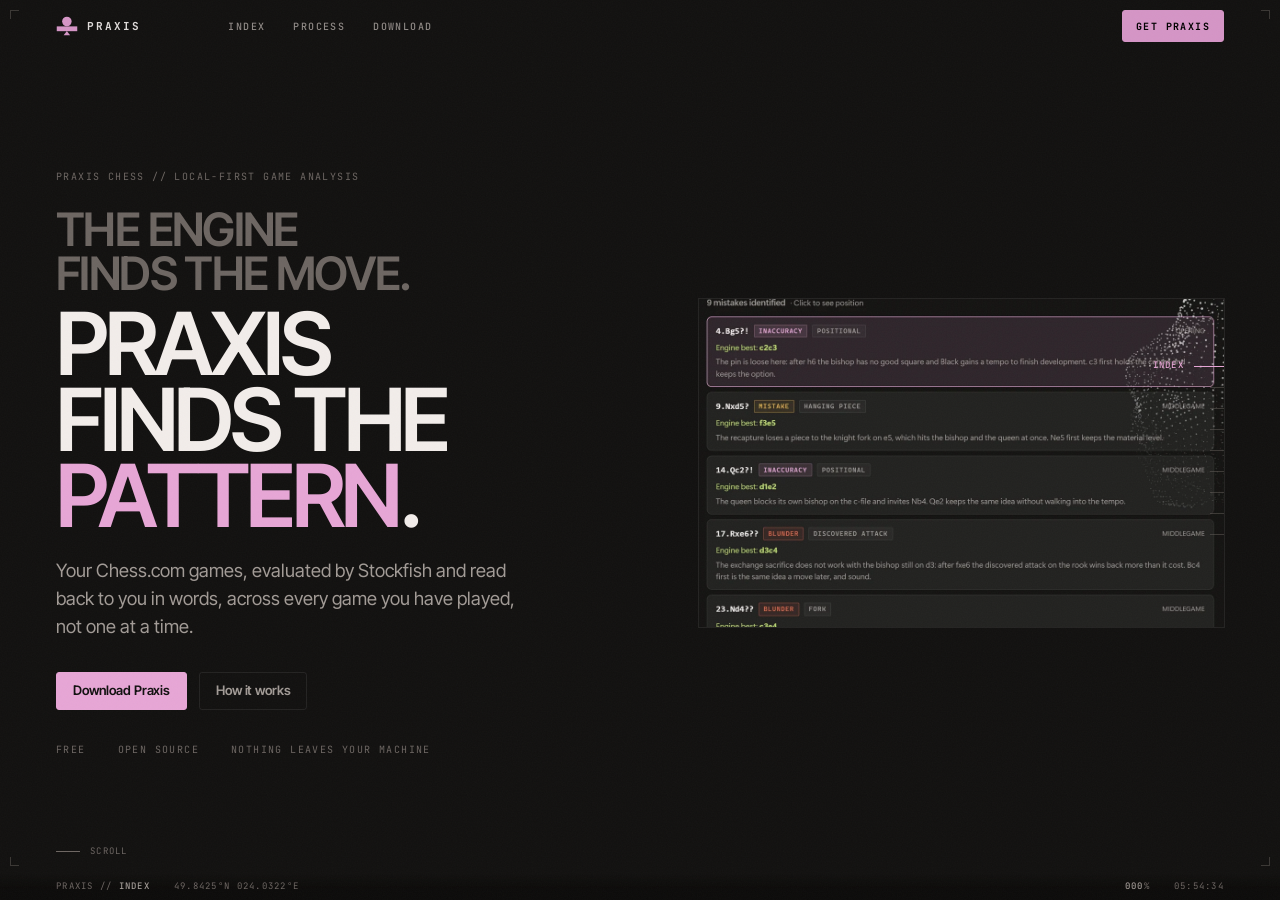
==== index.html @ f44d7b79 "refactor: mobile view correction" ====
<!DOCTYPE html>
<html lang="en">
<head>
<meta charset="UTF-8" />
<meta name="viewport" content="width=device-width, initial-scale=1, viewport-fit=cover" />
<title>Praxis Chess · the engine finds the move, Praxis finds the pattern</title>
<meta name="description" content="Praxis Chess evaluates your Chess.com games with Stockfish and explains them with a local language model, then aggregates every mistake into the habits you actually repeat. Runs entirely on your machine." />
<meta name="color-scheme" content="dark" />
<meta name="theme-color" content="#121110" />
<link rel="canonical" href="https://praxis-chess.github.io/" />

<link rel="icon" href="/assets/favicon.svg" type="image/svg+xml" />
<link rel="icon" href="/assets/favicon-32.png" sizes="32x32" type="image/png" />
<link rel="apple-touch-icon" href="/assets/favicon-180.png" />

<!-- THE OG URLS ARE ABSOLUTE, AND THAT IS NOT A STYLE CHOICE. Every crawler
     fetches og:image from THEIR server, where a relative path resolves
     against nothing. tools/check.py fails the build if one goes relative or
     if the four stop agreeing on a domain. -->
<meta property="og:type" content="website" />
<meta property="og:site_name" content="Praxis Chess" />
<meta property="og:title" content="Praxis Chess · find the pattern, not just the move" />
<meta property="og:description" content="Every game you have played, read back to you." />
<meta property="og:url" content="https://praxis-chess.github.io/" />
<meta property="og:image" content="https://praxis-chess.github.io/assets/og-image.png" />
<meta property="og:image:type" content="image/png" />
<meta property="og:image:width" content="1200" />
<meta property="og:image:height" content="630" />
<meta property="og:image:alt" content="A cropped chessboard with one square marked in orchid." />
<meta name="twitter:card" content="summary_large_image" />
<meta name="twitter:title" content="Praxis Chess · find the pattern, not just the move" />
<meta name="twitter:description" content="Every game you have played, read back to you." />
<meta name="twitter:image" content="https://praxis-chess.github.io/assets/og-image.png" />

<link rel="preconnect" href="https://fonts.googleapis.com" />
<link rel="preconnect" href="https://fonts.gstatic.com" crossorigin />
<link href="https://fonts.googleapis.com/css2?family=Inter+Tight:wght@400;500;600;700&family=JetBrains+Mono:wght@400;500;700&display=swap" rel="stylesheet" />

<link rel="stylesheet" href="css/base.css" />
<link rel="stylesheet" href="css/site.css" />
<!-- LAST, and that is the point: every rule in it overrides one above at
     equal specificity, so load order is what makes the phone build win. -->
<link rel="stylesheet" href="css/mobile.css" />

<!-- SITE:PREPAINT — identical on every page. Runs before the first paint. -->
<script>
(function () {
  var d = document.documentElement;
  /* WHICH BUILD. Ask the stylesheet, do not re-derive: css/mobile.css sets
     --build inside its own media query and the three sheets above are
     render-blocking, so the answer is already available here. Deciding it
     from a module instead flashes the desktop composition on a phone before
     collapsing it. ?desktop forces the full build on a phone, which is how
     the desktop layout stays testable there. */
  var narrow = (getComputedStyle(d).getPropertyValue('--build').trim() === 'mobile')
            || (window.matchMedia && window.matchMedia('(max-width:760px)').matches);
  if (narrow && !/[?&]desktop(&|=|$)/.test(location.search)) d.className += ' is-mobile';

  /* The reveal exists only on the phone build — on the desktop build the
     scenes are choreographed against the scroll accumulator instead. Setting
     the class here rather than from js/reveal.js is what prevents a flash of
     content that then hides itself. js/boot.js withdraws it if the module
     fails to mount, so the worst case is a page with no transitions. */
  var reduced = window.matchMedia
    && window.matchMedia('(prefers-reduced-motion:reduce)').matches;
  if (narrow && !reduced) d.className += ' has-reveal';
})();
</script>
<!-- /SITE:PREPAINT -->
</head>
<body data-page="home">

<div class="grain" aria-hidden="true"></div>
<a class="skip" href="#main">Skip to content</a>


<!-- SITE:HEADER -->
<header class="hdr">
  <div class="hdr__inner">
    <a class="brand" href="/" aria-label="Praxis Chess, home">
      <img src="/assets/logo.svg" alt="" width="22" height="20" />
      <span>Praxis</span>
    </a>
    <nav class="nav" aria-label="Primary">
      <a class="nav__link" data-nav="home" href="/#hero">Index</a>
      <a class="nav__link" data-nav="pipeline" href="/#pipeline">Process</a>
      <a class="nav__link" data-nav="download" href="/#download">Download</a>
    </nav>
    <div class="hdr__actions">
      <a class="btn btn--solid" href="/#download">Get Praxis</a>
      <button class="burger" type="button" data-burger aria-expanded="false"
              aria-controls="menu" aria-label="Open menu"><span></span></button>
    </div>
  </div>
</header>

<div class="menu" id="menu" data-menu hidden>
  <nav aria-label="Primary, mobile">
    <a class="menu__link" href="/#hero">Index <i>01</i></a>
    <a class="menu__link" href="/#problem">The gap <i>02</i></a>
    <a class="menu__link" href="/#pipeline">Process <i>04</i></a>
    <a class="menu__link" href="/#report">The report <i>05</i></a>
    <a class="menu__link" href="/#download">Download <i>08</i></a>
  </nav>
  <div class="menu__foot">
    <a class="btn btn--solid btn--wide" href="/#download">Get Praxis</a>
    <a class="btn btn--quiet btn--wide" href="https://github.com/praxis-chess/Praxis-Chess" target="_blank" rel="noopener">View source</a>
  </div>
</div>
<!-- /SITE:HEADER -->

<main id="main" tabindex="-1">
  <div class="stage">
    <div class="track" data-track>

      <!-- ================================================================
           01 · HERO
           =============================================================== -->
      <section class="scene" id="hero" data-len="1.3" aria-label="Praxis Chess">
        <div class="scene__pin">
          <div class="scene__in scene__in--wide">
            <div class="hero">
              <div class="hero__say">
                <p class="micro-label hero__eyebrow">Praxis Chess <span class="dim2">//</span> local-first game analysis</p>
                <!-- TWO SIZES, AND THAT IS THE ARGUMENT. The engine's half is
                     set smaller and dimmer; the Praxis half is the one that
                     gets the scale. Setting both at the same size gave equal
                     weight to a sentence the page exists to disagree with. -->
                <h1 class="t-big dim2">The engine<br />finds the move.</h1>
                <p class="t-mega hero__l2" style="margin-top:.12em">Praxis<br />finds the <span class="pink">pattern</span>.</p>
                <p class="t-read m-cut" style="margin-top:var(--s-5)">
                  Your Chess.com games, evaluated by Stockfish and read back to you
                  in words, across every game you have played, not one at a time.
                </p>
                <p class="t-read m-only" hidden style="margin-top:var(--s-5)">
                  Stockfish reads every game you have played. Praxis tells you
                  what they keep saying.
                </p>
                <div class="hero__cta">
                  <a class="btn btn--solid" href="/#download">Download Praxis</a>
                  <a class="btn btn--quiet" href="/#pipeline">How it works</a>
                </div>
                <div class="hero__meta">
                  <span class="micro-label">Free</span>
                  <span class="micro-label">Open source</span>
                  <span class="micro-label">Nothing leaves your machine</span>
                </div>
              </div>

              <div class="hero__shot">
                <!-- LEVEL, NOT TILTED. This capture used to carry shot--tilt.
                     At 741px wide, 1.3deg drags one corner 17px below the
                     other, and it sits next to a page built out of horizontal
                     rules, a masthead and four registration ticks: the eye
                     reads the slope against those and concludes the image is
                     crooked, not that it was placed. The tilt stays in scene
                     06, where several frames overlap and the scatter is the
                     composition. -->
                <figure class="shot shot--crop" data-shot="report"
                        data-focus="85% 47%"
                        style="--shot-zoom:1.68;--shot-origin:85% 47%"
                        data-alt="Praxis game analysis: a game's mistakes listed with severity, the engine's better move and a written explanation."></figure>
              </div>
            </div>
          </div>
        </div>
      </section>

      <!-- ================================================================
           02 · THE PROBLEM
           One move becomes many becomes one pattern. The motion here IS the
           argument: the accumulation is what Praxis actually does.
           =============================================================== -->
      <section class="scene" id="problem" data-len="2.4" aria-label="The gap">
        <div class="scene__pin">
          <div class="scene__in scene__in--wide">
            <p class="rule" style="margin-bottom:var(--s-6)"><span>02 / The gap</span></p>

            <div class="prob__stage">

              <!-- THE CROSS-FADE GROUP.
                   (a), (b) and (c) are three absolute layers stacked on one
                   another, because the scene's whole argument is one dissolving
                   into the next. They live in their own box so that the
                   counters underneath can sit in normal flow: when both were
                   absolute inside .prob__stage, the centred payoff and the
                   bottom-anchored counters were free to occupy the same pixels,
                   and on a 700px-tall window they overlapped by 21px. Flow
                   cannot overlap, so this cannot come back. -->
              <div class="prob__over">

              <!-- (a) one move, alone -->
              <div class="prob__one at at--out" style="--s0:.13;--inv:6">
                <p class="micro-label m-cut">Game 412 <span class="dim2">//</span> blitz 5+0 <span class="dim2">//</span> move 5</p>
                <!-- THE HEADLINE IS THE CONSEQUENCE, NOT THE NOTATION.
                     This used to be the word `Nxd5` set at display size, which
                     is the single most important line in the scene and is
                     unreadable to anyone who has not played chess seriously:
                     it is a piece, a capture and a square compressed into four
                     characters. A visitor who does not decode it is told
                     nothing at all, and this is the beat the whole section is
                     built on.

                     So the sentence gets the scale and the notation moves
                     underneath it. Nothing is lost by that - the move, the
                     evaluation swing, the severity and the clock are all still
                     on screen, in the monospace the rest of the page uses for
                     instrument readings. It reads the way the product works:
                     the engine hands you `Nxd5 -2.3`, and the plain meaning of
                     that is what you actually needed. -->
                <p class="t-big prob__said" style="margin-top:var(--s-3)">You just lost a piece.</p>
                <p class="mvf mvf--lg" style="justify-content:center;margin-top:var(--s-4)">
                  <b>Nxd5</b><i>eval</i><b>+0.1 → −2.3</b><s>blunder</s><i>0.7s left</i>
                </p>
                <p class="t-note m-cut" style="margin-top:var(--s-4);max-width:34ch">
                  An engine can tell you this move was wrong. It is right, it is
                  instant, and by your next game you have forgotten it.
                </p>
              </div>

              <!-- (b) the same mistake, over and over.
                   The caption exists because these rows are unreadable to
                   anyone who has not used an engine before: eighteen lines of
                   `g412 Nxd5 −2.3` are a game number, a move and a score, and
                   saying so once costs a line and makes the whole grid land. -->
              <div class="prob__many at at--out" style="--s0:.64;--inv:9">
                <p class="prob__key at at--fade" style="--s0:.17;--inv:12">
                  Every time you played it <span class="dim2">//</span>
                  game <span class="dim2">·</span> move <span class="dim2">·</span> what it cost you
                </p>
                <p class="mvf at" style="--s0:.20;--inv:9"><i>g412</i><b>Nxd5</b><s>−2.3</s></p>
                <p class="mvf at" style="--s0:.22;--inv:9"><i>g398</i><b>Nxe4</b><s>−1.9</s></p>
                <p class="mvf at" style="--s0:.24;--inv:9"><i>g377</i><b>Bxc3</b><s>−2.6</s></p>
                <p class="mvf at" style="--s0:.26;--inv:9"><i>g361</i><b>Nxd4</b><s>−3.1</s></p>
                <p class="mvf at" style="--s0:.28;--inv:9"><i>g344</i><b>Qxd5</b><s>−2.0</s></p>
                <p class="mvf at" style="--s0:.30;--inv:9"><i>g330</i><b>Nxb4</b><s>−1.7</s></p>
                <p class="mvf at" style="--s0:.32;--inv:9"><i>g318</i><b>Rxe5</b><s>−2.4</s></p>
                <p class="mvf at" style="--s0:.34;--inv:9"><i>g301</i><b>Nxc6</b><s>−2.8</s></p>
                <p class="mvf at" style="--s0:.36;--inv:9"><i>g288</i><b>Bxf2</b><s>−3.4</s></p>
                <p class="mvf at" style="--s0:.38;--inv:9"><i>g274</i><b>Nxd5</b><s>−2.2</s></p>
                <p class="mvf at" style="--s0:.40;--inv:9"><i>g259</i><b>Qxe4</b><s>−1.8</s></p>
                <p class="mvf at" style="--s0:.42;--inv:9"><i>g241</i><b>Nxf6</b><s>−2.7</s></p>
                <p class="mvf at" style="--s0:.44;--inv:9"><i>g226</i><b>Rxd4</b><s>−2.1</s></p>
                <p class="mvf at" style="--s0:.46;--inv:9"><i>g210</i><b>Nxe5</b><s>−3.0</s></p>
                <p class="mvf at" style="--s0:.48;--inv:9"><i>g197</i><b>Bxd5</b><s>−1.6</s></p>
                <p class="mvf at" style="--s0:.50;--inv:9"><i>g183</i><b>Nxc3</b><s>−2.5</s></p>
                <p class="mvf at" style="--s0:.52;--inv:9"><i>g166</i><b>Qxd4</b><s>−2.9</s></p>
                <p class="mvf at" style="--s0:.54;--inv:9"><i>g151</i><b>Nxd5</b><s>−2.3</s></p>
              </div>

              <!-- (c) what all of it was -->
              <div class="prob__line at at--rise" style="--s0:.70;--inv:5;--rise:26px">
                <div>
                  <p class="t-big" style="max-width:20ch">
                    You recapture into forks when you are under <span class="pink">thirty seconds</span>.
                  </p>
                  <!-- One line of plain English under the payoff. The sentence
                       above is the kind of thing Praxis actually says, and it
                       has to stay in the app's own vocabulary; but a visitor
                       who does not yet know what a fork is reads it as noise,
                       and the whole scene was built to land on it. -->
                  <p class="t-note prob__gloss">
                    A fork is one piece attacking two at once.<span class="m-cut"> Praxis found this by
                    reading every game, not by looking at one.</span>
                  </p>
                </div>
              </div>

              </div><!-- /.prob__over -->

              <!-- THE COUNTERS, AND WHAT THEY WERE MISSING.
                   These read `1 game / 11 games / 42 games / 97 mistakes` and
                   nothing said what was being counted or why the number grew,
                   so to anyone new they were four figures with no sentence
                   attached. The heading below supplies the sentence once, the
                   labels finish it, and the counters go back to being the
                   evidence rather than the claim.

                   The separators are set between every adjacent pair rather
                   than only at the middle: four numbers with one divider read
                   as two unrelated groups, whereas three dividers read as the
                   single rising progression this actually is. -->
              <div class="prob__count">
                <p class="prob__count-k at at--fade m-cut" style="--s0:.24;--inv:14">
                  The more of your games it reads, the more often it finds the same mistake
                </p>
                <p class="prob__count-k m-only" hidden>One mistake, across your library</p>
                <div class="prob__counters">
                  <span class="met at at--fade" style="--s0:.28;--inv:14">
                    <b class="met__v">1</b><span class="met__l">game read</span></span>
                  <i class="met__sep at at--fade" style="--s0:.34;--inv:14" aria-hidden="true"></i>
                  <span class="met at at--fade" style="--s0:.40;--inv:14">
                    <b class="met__v">11</b><span class="met__l">games read</span></span>
                  <i class="met__sep at at--fade" style="--s0:.46;--inv:14" aria-hidden="true"></i>
                  <span class="met at at--fade" style="--s0:.52;--inv:14">
                    <b class="met__v">42</b><span class="met__l">games read</span></span>
                  <i class="met__sep at at--fade" style="--s0:.58;--inv:14" aria-hidden="true"></i>
                  <span class="met at at--fade" style="--s0:.64;--inv:14">
                    <b class="met__v"><span>97</span></b><span class="met__l">times you made it</span></span>
                </div>
              </div>
            </div>
          </div>
        </div>
      </section>

      <!-- ================================================================
           03 · THE DIFFERENCE
           =============================================================== -->
      <section class="scene" id="difference" data-len="1.8" aria-label="The difference">
        <div class="scene__pin">
          <div class="scene__in scene__in--wide">
            <div class="diff">
              <div class="diff__engine">
                <p class="rule"><span>Standard engine analysis</span></p>
                <div class="diff__list">
                  <p class="mvf at" style="--s0:.05;--inv:8"><i>05</i><b>Nxd5</b><s>−2.4</s></p>
                  <p class="mvf at" style="--s0:.09;--inv:8"><i>12</i><b>Re8</b><i>−0.2</i></p>
                  <p class="mvf at" style="--s0:.13;--inv:8"><i>19</i><b>h6</b><i>−0.4</i></p>
                  <p class="mvf at m-cut" style="--s0:.17;--inv:8"><i>23</i><b>Ra8+</b><s>−1.6</s></p>
                  <p class="mvf at m-cut" style="--s0:.21;--inv:8"><i>28</i><b>Kg7</b><i>−0.1</i></p>
                  <p class="mvf at m-cut" style="--s0:.25;--inv:8"><i>34</i><b>Bd6</b><s>−9.1</s></p>
                </div>
                <p class="t-note m-cut" style="margin-top:var(--s-5)">
                  Correct, and finished with you the moment you close the tab. It
                  describes one move in one game.
                </p>
              </div>

              <div class="diff__praxis">
                <p class="t-big at at--rise" style="--s0:.10;--inv:3">
                  An engine tells you<br />that you were wrong.
                </p>
                <p class="t-big pink at at--rise" style="--s0:.26;--inv:3;margin-top:.08em">
                  Never why.
                </p>
                <p class="t-read at at--fade m-cut" style="--s0:.40;--inv:4;margin-top:var(--s-5)">
                  You do not lose games one move at a time. You lose them the same
                  way, over and over. Nobody counts, because counting means
                  holding every game you have played open at once.
                </p>
                <p class="t-read m-only" hidden style="margin-top:var(--s-5)">
                  Counting means holding every game open at once.
                </p>
                <div class="diff__shot at at--fade" style="--s0:.44;--inv:3">
                  <figure class="shot shot--tilt-r shot--bleed-r" data-shot="patterns"
                          data-focus="50% 40%"
                          data-alt="Praxis insights: recurring mistakes ranked across every analysed game, with counts."></figure>
                </div>
              </div>
            </div>
          </div>
        </div>
      </section>

      <!-- ================================================================
           04 · HOW IT WORKS
           The left column loses rows as you travel; the right names what is
           left. The page does the condensing it is describing.
           =============================================================== -->
      <section class="scene" id="pipeline" data-len="2.4" aria-label="How it works">
        <div class="scene__pin">
          <div class="scene__in scene__in--wide">
            <p class="rule" style="margin-bottom:var(--s-6)"><span>04 / Five stages, one language model</span></p>

            <div class="pipe">
              <div class="pipe__feed">
                <div class="pipe__rows">
                  <p class="mvf at" style="--s0:.06;--inv:10"><i>01</i><b>e4</b><i>+0.3</i></p>
                  <p class="mvf at" style="--s0:.08;--inv:10"><i>02</i><b>Nf3</b><i>+0.2</i></p>
                  <p class="mvf at" style="--s0:.10;--inv:10"><i>03</i><b>Bc4</b><i>+0.3</i></p>
                  <p class="mvf at" style="--s0:.12;--inv:10"><i>04</i><b>Ng5</b><i>+0.1</i></p>
                  <p class="mvf keeps"><i>05</i><b>Nxd5</b><s>−2.3</s></p>
                  <p class="mvf at" style="--s0:.16;--inv:10"><i>06</i><b>Nxf7</b><i>+2.4</i></p>
                  <p class="mvf at" style="--s0:.18;--inv:10"><i>07</i><b>Kxf7</b><i>+2.3</i></p>
                  <p class="mvf at" style="--s0:.20;--inv:10"><i>08</i><b>Qf3+</b><i>+2.6</i></p>
                  <p class="mvf at" style="--s0:.22;--inv:10"><i>09</i><b>Ke6</b><i>+2.5</i></p>
                  <p class="mvf at" style="--s0:.26;--inv:10"><i>10</i><b>Nc3</b><i>+2.7</i></p>
                  <p class="mvf keeps"><i>12</i><b>Re8</b><s class="good">kept</s></p>
                  <p class="mvf at" style="--s0:.30;--inv:10"><i>14</i><b>d4</b><i>+2.9</i></p>
                  <p class="mvf at" style="--s0:.34;--inv:10"><i>17</i><b>Bd2</b><i>+2.8</i></p>
                  <p class="mvf at" style="--s0:.38;--inv:10"><i>20</i><b>Rad1</b><i>+3.0</i></p>
                  <p class="mvf keeps"><i>23</i><b>Ra8+</b><s>−1.6</s></p>
                  <p class="mvf at" style="--s0:.42;--inv:10"><i>26</i><b>h3</b><i>+1.4</i></p>
                  <p class="mvf at" style="--s0:.46;--inv:10"><i>29</i><b>Kh2</b><i>+1.3</i></p>
                  <p class="mvf at" style="--s0:.50;--inv:10"><i>31</i><b>Rd7</b><i>+1.5</i></p>
                  <p class="mvf keeps"><i>34</i><b>Bd6</b><s>−9.1</s></p>
                  <p class="mvf at" style="--s0:.54;--inv:10"><i>36</i><b>Kg7</b><i>−9.0</i></p>
                  <p class="mvf at" style="--s0:.58;--inv:10"><i>39</i><b>Rf8</b><i>−9.4</i></p>
                  <p class="mvf at" style="--s0:.62;--inv:10"><i>41</i><b>Resigns</b><i>n/a</i></p>
                </div>
              </div>

              <div class="pipe__stages">
                <div class="pipe__stage at" style="--s0:.02;--inv:8">
                  <span class="pipe__n">01</span><span class="pipe__t">Sync</span>
                  <p class="pipe__b">Your Chess.com archives, month by month, resuming where the last run stopped.</p>
                </div>
                <div class="pipe__stage at" style="--s0:.18;--inv:8">
                  <span class="pipe__n">02</span><span class="pipe__t">Evaluate</span>
                  <p class="pipe__b">Every move through Stockfish over UCI, keeping several candidate lines rather than one.</p>
                </div>
                <div class="pipe__stage at" style="--s0:.36;--inv:8">
                  <span class="pipe__n">03</span><span class="pipe__t">Filter</span>
                  <p class="pipe__b">Forty evaluations become the four that mattered, with the clock reading attached.</p>
                </div>
                <div class="pipe__stage at" style="--s0:.54;--inv:8">
                  <span class="pipe__n">04</span><span class="pipe__t">Explain</span>
                  <p class="pipe__b">A local model writes the reason. It is handed the engine's verdict, never asked for one.</p>
                </div>
                <div class="pipe__stage at" style="--s0:.72;--inv:8">
                  <span class="pipe__n">05</span><span class="pipe__t">Aggregate</span>
                  <p class="pipe__b">Mistakes become patterns. Patterns become a week of drills from your own games.</p>
                </div>

                <div class="prob__counters" style="position:static;margin-top:var(--s-6)">
                  <span class="met at at--fade" style="--s0:.05;--inv:12">
                    <b class="met__v">503</b><span class="met__l">games in</span></span>
                  <span class="met at at--fade" style="--s0:.35;--inv:12">
                    <b class="met__v">41</b><span class="met__l">plies each</span></span>
                  <span class="met at at--fade" style="--s0:.60;--inv:12">
                    <b class="met__v">4</b><span class="met__l">kept</span></span>
                  <span class="met at at--fade" style="--s0:.80;--inv:12">
                    <b class="met__v"><span>1</span></b><span class="met__l">pattern</span></span>
                </div>
              </div>
            </div>
          </div>
        </div>
      </section>

      <!-- ================================================================
           05 · THE REPORT
           =============================================================== -->
      <section class="scene" id="report" data-len="1.8" aria-label="The report">
        <div class="scene__pin">
          <div class="scene__in scene__in--wide">
            <div class="rep">
              <div class="rep__shot at at--fade" style="--s0:0;--inv:4">
                <figure class="shot" data-shot="report" data-focus="50% 50%"
                        data-alt="Praxis game analysis showing a mistake with its severity, the engine's line and the written explanation."></figure>
              </div>

              <div class="rep__frags">
                <p class="rep__frag at at--rise" style="--s0:.10;--inv:9">
                  <b>14<span class="pink">×</span></b><span>Blunder</span></p>
                <p class="rep__frag at at--rise" style="--s0:.20;--inv:9">
                  <b>11<span class="pink">×</span></b><span>Hangs a piece</span></p>
                <p class="rep__frag at at--rise" style="--s0:.30;--inv:9">
                  <b>9<span class="pink">×</span></b><span>Positional</span></p>
              </div>

              <!-- A second capture, overlapping the first at the corner. Ask
                   Prax is the answer to the question this whole scene is
                   about, so it belongs in the picture rather than in a
                   separate section of its own. -->
              <div class="rep__ask at at--rise m-cut" style="--s0:.34;--inv:6;--rise:28px">
                <figure class="shot shot--panel shot--tilt-r" data-shot="ask"
                        data-focus="50% 60%"
                        data-alt="Ask Prax: a question about the player's games answered with the evidence rows it was drawn from."></figure>
              </div>

              <div class="rep__say at at--rise" style="--s0:.46;--inv:3;--rise:22px">
                <p class="t-big">One mistake<br />is an accident.</p>
                <p class="t-big pink" style="margin-top:.06em">Eleven is a habit.</p>
                <p class="t-note m-cut" style="margin-top:var(--s-4)">
                  Ranked by what each pattern actually cost in evaluation, summed
                  across every occurrence, not by how often it happened.
                </p>
              </div>
            </div>
          </div>
        </div>
      </section>

      <!-- ================================================================
           06 · FROM ANALYSIS TO PRACTICE
           Five captures, introduced one at a time, overlapping.
           =============================================================== -->
      <section class="scene" id="practice" data-len="2.6" aria-label="From analysis to practice">
        <div class="scene__pin">
          <div class="scene__in scene__in--wide">
            <p class="rule" style="margin-bottom:var(--s-5)"><span>06 / Analysis becomes practice</span></p>

            <div class="prac">
              <!-- EACH CAPTURE AND ITS WORD ARE ONE CELL.

                   On the desktop build these ten elements are absolutely
                   positioned against .prac and deliberately overlap, so the
                   pairing is made by where things sit. The phone stacks them,
                   and a caption that reads as a caption on a wide canvas reads
                   as an orphaned line underneath a picture on a narrow one -
                   "Your weakness" floating between two screenshots belongs to
                   neither of them.

                   The wrapper is inert on desktop: it is position:static with
                   no transform, filter or z-index, so it creates no stacking
                   context and no containing block, and its absolutely
                   positioned children still resolve against .prac exactly as
                   before. It has zero flow height there. css/mobile.css turns
                   it into a box. -->
              <div class="prac__cell m-cut">
                <div class="prac__step prac__step--1 at rc" style="--s0:.02;--inv:7;--r0:.18;--rinv:8">
                  <figure class="shot shot--panel shot--tilt" data-shot="today"
                          data-alt="The Praxis Today screen: one focus for the session, drawn from the pattern report."></figure>
                </div>
                <p class="prac__word at" style="--s0:.05;--inv:7;left:36%;top:6%">Your games</p>
              </div>

              <div class="prac__cell">
                <div class="prac__step prac__step--2 at rc" style="--s0:.18;--inv:7;--r0:.36;--rinv:8">
                  <figure class="shot shot--tall" data-shot="patterns"
                          data-alt="The Praxis Insights screen: recurring mistakes ranked by cost."></figure>
                </div>
                <p class="prac__word pink at" style="--s0:.22;--inv:7;right:34%;top:20%">Your weakness</p>
              </div>

              <div class="prac__cell">
                <div class="prac__step prac__step--3 at rc" style="--s0:.36;--inv:7;--r0:.54;--rinv:8">
                  <figure class="shot shot--wide shot--tilt-r" data-shot="drill"
                          data-alt="A Praxis drill in progress: a position from one of your own games, replayed."></figure>
                </div>
                <p class="prac__word at" style="--s0:.40;--inv:7;left:3%;top:52%">Your drill</p>
              </div>

              <div class="prac__cell m-cut">
                <div class="prac__step prac__step--4 at rc" style="--s0:.54;--inv:7;--r0:.72;--rinv:8">
                  <figure class="shot shot--panel" data-shot="play"
                          data-alt="Praxis Play and Improve: an opponent built from your own games."></figure>
                </div>
                <p class="prac__word at" style="--s0:.58;--inv:7;right:33%;bottom:22%">Your next game</p>
              </div>

              <div class="prac__cell m-cut">
                <div class="prac__step prac__step--5 at" style="--s0:.72;--inv:7">
                  <figure class="shot shot--wide" data-shot="insights"
                          data-alt="The Praxis Insights screen: a per-game accuracy trend with a ten-game rolling average, winning-position conversion, and the tactical motifs most often missed."></figure>
                </div>
                <p class="prac__word pink at" style="--s0:.76;--inv:7;left:46%;bottom:3%">Your improvement</p>
              </div>
            </div>
          </div>
        </div>
      </section>

      <!-- ================================================================
           07 · LOCAL
           =============================================================== -->
      <section class="scene" id="local" data-len="1.4" aria-label="Where it runs">
        <div class="scene__pin">
          <div class="scene__in scene__in--wide">
            <div class="local">
              <div>
                <p class="rule" style="margin-bottom:var(--s-5)"><span>07 / Where it runs</span></p>
                <h2 class="t-mega">On your<br />machine.<br /><span class="pink">All of it.</span></h2>
                <p class="t-read m-cut" style="margin-top:var(--s-5)">
                  The engine, the model and the database are processes on your
                  computer. No account, no upload, nothing to cancel.
                </p>
                <p class="t-read m-only" hidden style="margin-top:var(--s-5)">
                  Every part of it is a process on your computer. No account,
                  no upload.
                </p>
              </div>

              <div class="arch">
                <div class="arch__row m-cut at" style="--s0:.05;--inv:9">
                  <span class="arch__k">Backend</span>
                  <span class="arch__v">Spring Boot · orchestration and the API</span>
                  <span class="arch__p">:8086</span>
                </div>
                <div class="arch__row at" style="--s0:.12;--inv:9">
                  <span class="arch__k">Engine</span>
                  <span class="arch__v m-cut">Stockfish · a child process on UCI</span><span class="arch__v m-only" hidden>Stockfish</span>
                  <span class="arch__p">subprocess</span>
                </div>
                <div class="arch__row at" style="--s0:.19;--inv:9">
                  <span class="arch__k">Model</span>
                  <span class="arch__v m-cut">Ollama · one request per explanation</span><span class="arch__v m-only" hidden>Ollama</span>
                  <span class="arch__p">:11434</span>
                </div>
                <div class="arch__row m-cut at" style="--s0:.26;--inv:9">
                  <span class="arch__k">Database</span>
                  <span class="arch__v">PostgreSQL · games, mistakes, patterns</span>
                  <span class="arch__p">:5432</span>
                </div>
                <div class="arch__row m-cut at" style="--s0:.33;--inv:9">
                  <span class="arch__k">Interface</span>
                  <span class="arch__v">React · the six screens</span>
                  <span class="arch__p">:5173</span>
                </div>
                <div class="arch__row arch__row--out at" style="--s0:.42;--inv:9">
                  <span class="arch__k">Outbound</span>
                  <span class="arch__v m-cut">Chess.com archives · your username, read-only</span><span class="arch__v m-only" hidden>Chess.com, read-only</span>
                  <span class="arch__p">the only one</span>
                </div>
                <p class="micro-label" style="margin-top:var(--s-4)">
                  0 bytes uploaded <span class="dim2">//</span> 20+ plies of search
                  <span class="dim2">//</span> ~40s per game
                </p>
              </div>
            </div>
          </div>
        </div>
      </section>

      <!-- ================================================================
           08 · DOWNLOAD
           =============================================================== -->
      <section class="scene" id="download" data-len="1.6" aria-label="Download">
        <div class="scene__pin">
          <div class="scene__in scene__in--wide">
            <div class="dlg">
              <div>
                <p class="rule" style="margin-bottom:var(--s-5)"><span>08 / Install</span></p>
                <h2 class="t-big">Running in about<br /><span class="pink">five minutes</span>.</h2>
                <p class="t-note m-cut" style="margin-top:var(--s-4)">
                  No account, nothing to sign in to. Start four local processes,
                  give it your Chess.com username, and it does the rest.
                </p>
                <p class="t-note m-only" hidden style="margin-top:var(--s-4)">
                  No account. Give it your Chess.com username and it does the rest.
                </p>
                <div class="dl__cta m-cut">
                  <a class="btn btn--solid" href="https://github.com/praxis-chess/Praxis-Chess/releases/latest" target="_blank" rel="noopener">Download Praxis</a>
                </div>
                <div class="m-cut" style="margin-top:var(--s-6)">
                  <details class="faq__i">
                    <summary class="faq__q">Does any of my data leave the machine? <i>+</i></summary>
                    <p class="faq__a">No. The only outbound request is to the public
                      Chess.com archive endpoint, for games under your own username.
                      No account, no sync service, no telemetry.</p>
                  </details>
                  <details class="faq__i">
                    <summary class="faq__q">Do I need a GPU? <i>+</i></summary>
                    <p class="faq__a">No. A 7B model runs on CPU at a usable speed
                      here, because it is asked for one short paragraph per mistake
                      rather than a conversation.</p>
                  </details>
                  <details class="faq__i">
                    <summary class="faq__q">Can I use a different engine or model? <i>+</i></summary>
                    <p class="faq__a">Any UCI engine works. The integration is the
                      protocol, not the binary. Any model Ollama can serve works too.</p>
                  </details>
                </div>
              </div>

              <div>
                <div class="dl__rows">
                  <a class="dl__row" href="https://github.com/praxis-chess/Praxis-Chess/releases/latest" target="_blank" rel="noopener">
                    <span class="dl__i">01</span>
                    <span class="dl__n">Windows</span>
                    <span class="dl__m">10 / 11 · x64 · zip</span>
                    <span class="dl__go">Get →</span>
                  </a>
                  <a class="dl__row" href="https://github.com/praxis-chess/Praxis-Chess/releases/latest" target="_blank" rel="noopener">
                    <span class="dl__i">02</span>
                    <span class="dl__n">macOS</span>
                    <span class="dl__m">13+ · Apple silicon and Intel</span>
                    <span class="dl__go">Get →</span>
                  </a>
                  <a class="dl__row" href="https://github.com/praxis-chess/Praxis-Chess/releases/latest" target="_blank" rel="noopener">
                    <span class="dl__i">03</span>
                    <span class="dl__n">Linux</span>
                    <span class="dl__m">Docker and a JDK · tar.gz</span>
                    <span class="dl__go">Get →</span>
                  </a>
                  <a class="dl__row" href="https://github.com/praxis-chess/Praxis-Chess" target="_blank" rel="noopener">
                    <span class="dl__i">04</span>
                    <span class="dl__n">Source</span>
                    <span class="dl__m">Clone and build it yourself</span>
                    <span class="dl__go">GitHub →</span>
                  </a>
                </div>
                <p class="micro-label m-cut" style="margin-top:var(--s-5)">
                  Requires JDK 21 <span class="dim2">//</span> Docker
                  <span class="dim2">//</span> Stockfish <span class="dim2">//</span>
                  Ollama for explanations <span class="dim2">//</span> ~6 GB disk
                </p>
              </div>
            </div>
          </div>
        </div>
      </section>

      <!-- ================================================================
           09 · THE END
           =============================================================== -->
      <section class="scene" id="end" data-len="1.2" aria-label="Get Praxis">
        <div class="scene__pin">
          <div class="scene__in scene__in--wide">
            <div class="end">
              <h2 class="t-mega at at--rise" style="--s0:.02;--inv:3">
                You already<br />played the games.
              </h2>
              <p class="t-big at at--rise m-cut" style="--s0:.16;--inv:3;margin-top:var(--s-5);max-width:22ch">
                Now find out what they keep trying to <span class="pink">teach you</span>.
              </p>
              <p class="t-big m-only" hidden style="margin-top:var(--s-5);max-width:22ch">
                Find out what they <span class="pink">keep teaching you</span>.
              </p>
              <div class="end__row at at--fade" style="--s0:.30;--inv:4">
                <a class="btn btn--solid" href="https://github.com/praxis-chess/Praxis-Chess/releases/latest" target="_blank" rel="noopener">Download Praxis</a>
                <a class="btn btn--quiet" href="https://github.com/praxis-chess/Praxis-Chess" target="_blank" rel="noopener">Read the source</a>
              </div>
            </div>
          </div>

          <div class="end__foot">
            <p>Praxis Chess <span class="dim2">//</span> built by Tanmay Anand</p>
            <nav aria-label="Footer">
              <a href="/#pipeline">Process</a>
              <a href="/#download">Download</a>
              <a href="https://github.com/praxis-chess/Praxis-Chess" target="_blank" rel="noopener">GitHub</a>
              <a href="mailto:tanmayanand2002@gmail.com">Contact</a>
            </nav>
          </div>
        </div>
      </section>

    </div>
  </div>
</main>

<!-- PERSISTENT CHROME. Fixed for the whole page: the rail says where you are
     and jumps, the strip carries real readouts, the marks frame the viewport. -->
<nav class="rail" aria-label="Sections">
  <button class="rail__tick" type="button" data-goto="0"><b>Index</b><i></i></button>
  <button class="rail__tick" type="button" data-goto="1"><b>The gap</b><i></i></button>
  <button class="rail__tick" type="button" data-goto="2"><b>The difference</b><i></i></button>
  <button class="rail__tick" type="button" data-goto="3"><b>Process</b><i></i></button>
  <button class="rail__tick" type="button" data-goto="4"><b>The report</b><i></i></button>
  <button class="rail__tick" type="button" data-goto="5"><b>Practice</b><i></i></button>
  <button class="rail__tick" type="button" data-goto="6"><b>Local</b><i></i></button>
  <button class="rail__tick" type="button" data-goto="7"><b>Download</b><i></i></button>
  <button class="rail__tick" type="button" data-goto="8"><b>End</b><i></i></button>
</nav>

<div class="marks" aria-hidden="true"><i></i><i></i><i></i><i></i></div>

<div class="strip" data-strip aria-hidden="true">
  <span>Praxis <span class="dim2">//</span> <b data-strip-scene>Index</b></span>
  <span class="dim2">49.8425°N 024.0322°E</span>
  <span class="strip__gap"></span>
  <span><b data-strip-pct>000</b>%</span>
  <span data-strip-clock>00:00:00</span>
  <i class="strip__bar" data-strip-bar></i>
</div>

<p class="hint" aria-hidden="true"><i></i> Scroll</p>

<!-- SITE:SCRIPTS
     ONLY THE BUILD THAT IS ACTUALLY RUNNING. A phone never downloads the
     scroll accumulator — parse cost is paid whether or not a line runs, and
     on a phone not one line of it does.

     None of these are modules and order matters, so they are inserted with
     async=false, which keeps insertion order as execution order. boot.js goes
     last and already copes with arriving after DOMContentLoaded. -->
<script>
(function () {
  var mobile = document.documentElement.classList.contains('is-mobile');
  var list = ['lifecycle', 'isolate', 'dormancy', 'nav', 'board', 'copy',
              'shots', 'strip', 'a11y', 'fps']
    .concat(mobile ? ['reveal'] : ['scroll'])
    .concat(['boot']);
  for (var i = 0; i < list.length; i++) {
    var s = document.createElement('script');
    s.src = '/js/' + list[i] + '.js';
    s.async = false;
    document.head.appendChild(s);
  }
})();
</script>
<!-- /SITE:SCRIPTS -->
</body>
</html>
---- css/base.css ----
/* ==========================================================================
   base.css — tokens, reset, primitives.

   THIS FILE IS NOT ORIGINAL WORK AND MUST NOT BECOME ORIGINAL WORK.

   Every token below is lifted from the Praxis Chess application's own
   design system (frontend/src/index.css). The website and the product are
   supposed to be indistinguishable, and the only way that survives contact
   with a redesign is if the values have ONE source and this file is a copy
   of it rather than an interpretation of it.

   The system, in the application's own words: instrument-panel minimalism.
   Warm near-black canvas, orchid accent, hairline geometry, frosted
   surfaces. Zero blue anywhere.

   THE ONE RULE THAT IS EASY TO BREAK
   Orchid is a SIGNAL, not a colour. In the app it appears when Prax has
   something for you and nowhere else. On this site the same discipline
   applies: the one primary action per scene, one word per heading, and the
   marked square on a board. The moment it becomes a decorative highlight,
   the product's most distinctive idea stops being legible.
   ========================================================================== */

:root{

  /* ---- SURFACES — warm neutral, hue-shifted to brown/graphite ---------- */
  --canvas:        #121110;
  --canvas-deep:   #0C0B0A;
  --surface-1:     rgba(255,255,255,0.035);
  --surface-2:     rgba(255,255,255,0.06);
  --hairline:      rgba(255,255,255,0.08);
  --hairline-lit:  rgba(231,166,214,0.28);

  /* ---- TEXT ------------------------------------------------------------ */
  --text-primary:   #F2EDEA;
  --text-secondary: #A29B96;
  --text-tertiary:  #6D6662;

  /* ---- ACCENT ---------------------------------------------------------- */
  --orchid:      #E7A6D6;
  --mauve-deep:  #B0679F;
  --accent-wash: rgba(231,166,214,0.12);

  /* ---- SIGNAL — desaturated, filmic ------------------------------------
     These are the app's severity scale and they mean the same things here.
     They appear on measurements only. */
  --gain:    #B9D96C;   /* win */
  --warn:    #E5B04B;   /* mistake */
  --loss:    #E2664A;   /* blunder */
  --neutral: #8A847E;   /* draw */

  /* ---- CHESSBOARD ------------------------------------------------------ */
  --board-light: #E3DBD1;
  --board-dark:  #4A4340;

  /* ---- TYPE ------------------------------------------------------------
     Two layers: families at the bottom, ROLES above. Every rule reads a
     role. Identical stacks to the app, webfonts added — the app can assume
     a local Inter Tight, a website cannot. */
  --family-display:'Inter Tight','Archivo','Neue Haas Grotesk Display',
                   'Segoe UI Variable Display',system-ui,-apple-system,sans-serif;
  --family-mono:'JetBrains Mono','IBM Plex Mono','Cascadia Code',
                Consolas,ui-monospace,SFMono-Regular,monospace;
  --font-display:var(--family-display);
  --font-mono:var(--family-mono);

  /* Fluid, and bottoming out at phone sizes rather than scaling to nothing. */
  --t-micro:10px;
  --t-small:.8125rem;
  --t-body:14px;
  --t-lead:clamp(1rem,.94rem + .3vw,1.15rem);
  --t-h3:clamp(1.15rem,1.05rem + .5vw,1.45rem);
  --t-h2:clamp(1.6rem,1.25rem + 1.7vw,2.6rem);
  --t-h1:clamp(2.1rem,1.4rem + 2.9vw,4rem);

  --track-display:-0.02em;   /* the app's heading tracking, exactly */
  --track-micro:0.14em;      /* the app's micro-label tracking, exactly */

  /* ---- SPACE ----------------------------------------------------------- */
  --s-1:4px;  --s-2:8px;  --s-3:12px; --s-4:16px; --s-5:24px;
  --s-6:32px; --s-7:48px; --s-8:64px; --s-9:96px;

  --page-max:1180px;
  --gutter:clamp(20px,4.4vw,56px);
  --header-h:52px;           /* the app's nav is 52px. So is this one. */
  /* The masthead's one solid control. Given an explicit height rather than
     left to its padding, because the corner registration marks are derived
     FROM it: --mark-inset below is the space left over above and below it,
     which is what puts the tick's top edge and the button's top edge on one
     line. Change this and the frame follows by itself. */
  --ctl-h:32px;
  --mark-inset:calc((var(--header-h) - var(--ctl-h)) / 2);   /* = 10px */

  /* ---- SHAPE -----------------------------------------------------------
     4px on cards, 3px on buttons, 2px on badges. The app is sharp-cornered
     and that is most of why it reads as an instrument; anything rounder
     immediately looks like a different product. */
  --r-card:4px; --r-btn:3px; --r-badge:2px;

  /* ---- MOTION ---------------------------------------------------------- */
  --ease-out:cubic-bezier(.2,.8,.3,1);
  --dur-fast:120ms;
  --dur-base:220ms;

  /* ---- WHICH BUILD IS LAID OUT ----------------------------------------
     Read by the pre-paint switch in every page head and by js/boot.js. CSS
     owns it because CSS is the only one of the three that cannot be told: a
     media query cannot take a custom property, so the breakpoint literal
     lives in css/mobile.css and everything else asks.

     It matters more than it looks: below the breakpoint the document scrolls
     natively and the accumulator is never constructed. Those are two
     different runtimes, not two stylesheets. */
  --build:desktop;

  --z-ground:1;
  --z-panes:10;
  --z-header:100;
  --z-menu:120;
  --z-grain:9999;
  --z-skip:10000;
}

/* ==========================================================================
   RESET
   ========================================================================== */
*,*::before,*::after{ box-sizing:border-box; margin:0; padding:0; }

html{ -webkit-text-size-adjust:100%; }

body{
  background:var(--canvas);
  color:var(--text-primary);
  font-family:var(--font-display);
  font-size:var(--t-body);
  line-height:1.5;
  -webkit-font-smoothing:antialiased;
  -moz-osx-font-smoothing:grayscale;
  overflow-x:hidden;
}

img,svg,canvas,video{ display:block; max-width:100%; }
a{ color:inherit; text-decoration:none; }
button{ font:inherit; color:inherit; background:none; border:0; cursor:pointer; }
ul,ol{ list-style:none; }
hr{ border:none; border-top:1px solid var(--hairline); }

::selection{ background:var(--accent-wash); color:var(--text-primary); }

/* The app's scrollbar. Only visible in the mobile build and on any page that
   scrolls natively, but it is part of the system either way. */
::-webkit-scrollbar{ width:10px; height:10px; }
::-webkit-scrollbar-track{ background:var(--canvas-deep); }
::-webkit-scrollbar-thumb{ background:#2A2624; border:3px solid var(--canvas-deep); }
::-webkit-scrollbar-thumb:hover{ background:#3A3532; }

/* ==========================================================================
   TYPE PRIMITIVES
   ========================================================================== */
h1,h2,h3,h4{
  font-family:var(--font-display);
  font-weight:600;
  letter-spacing:var(--track-display);
  line-height:1.08;
}

/* Every numeral on the site is mono and tabular. The app does this so
   figures in a column line up; here it is what keeps an evaluation, a move
   number and a file size reading as measurements rather than as copy. */
table,td,th,input,.mono,.stat-value,.num{
  font-family:var(--font-mono);
  font-variant-numeric:tabular-nums;
  font-feature-settings:'tnum' 1;
}

/* The app's section eyebrow, verbatim. */
.micro-label{
  font-family:var(--font-mono);
  font-size:var(--t-micro);
  text-transform:uppercase;
  letter-spacing:var(--track-micro);
  color:var(--text-tertiary);
}
.micro-label--lit{ color:var(--orchid); }

.lead{
  font-size:var(--t-lead);
  line-height:1.55;
  color:var(--text-secondary);
  max-width:46ch;
}
.prose{ color:var(--text-secondary); max-width:58ch; }
.prose strong{ color:var(--text-primary); font-weight:600; }
.dim{ color:var(--text-tertiary); }

code,.code{
  font-family:var(--font-mono);
  font-size:.86em;
  color:var(--orchid);
}

/* ==========================================================================
   LINKS AND BUTTONS — the app's, exactly.
   Ghost by default; .solid is reserved for the single primary action on a
   screen. Two styles, because a third is how a page stops having a primary.
   ========================================================================== */
.link{
  color:var(--orchid);
  border-bottom:1px solid transparent;
  transition:color var(--dur-fast), border-color var(--dur-fast);
}
.link:hover{ color:var(--mauve-deep); border-bottom-color:var(--hairline-lit); }

.btn{
  display:inline-flex; align-items:center; justify-content:center; gap:var(--s-2);
  background:transparent;
  color:var(--orchid);
  border:1px solid var(--hairline-lit);
  font-family:var(--font-display);
  font-weight:600;
  font-size:.82rem;
  letter-spacing:-0.01em;
  padding:8px 16px;
  border-radius:var(--r-btn);
  white-space:nowrap;
  transition:background var(--dur-fast), border-color var(--dur-fast),
             color var(--dur-fast);
}
.btn:hover{ background:var(--accent-wash); border-color:var(--orchid); }

.btn--solid{
  background:var(--orchid);
  color:var(--canvas);
  border-color:var(--orchid);
}
.btn--solid:hover{ background:var(--mauve-deep); border-color:var(--mauve-deep); }

.btn--quiet{
  color:var(--text-secondary);
  border-color:var(--hairline);
}
.btn--quiet:hover{
  background:rgba(255,255,255,.045);
  border-color:rgba(255,255,255,.16);
  color:var(--text-primary);
}
.btn--wide{ width:100%; }

/* ==========================================================================
   CARD — frosted mineral scrim, sharp corners, registration crosshair.

   The crosshair is the app's signature and it is worth understanding before
   anybody removes it: it is a printer's registration mark, which is what
   makes a panel read as an instrument face rather than as a div. It costs
   one pseudo-element and no markup.
   ========================================================================== */
.card{
  position:relative;
  background:var(--surface-1);
  backdrop-filter:blur(18px) saturate(115%);
  -webkit-backdrop-filter:blur(18px) saturate(115%);
  border:1px solid var(--hairline);
  border-radius:var(--r-card);
  padding:20px;
  box-shadow:inset 0 1px 0 rgba(255,255,255,.05);
}
.card::after{
  content:'';
  position:absolute; top:9px; right:9px;
  width:7px; height:7px;
  opacity:.4; pointer-events:none;
  background-image:
    linear-gradient(var(--text-tertiary),var(--text-tertiary)),
    linear-gradient(var(--text-tertiary),var(--text-tertiary));
  background-size:7px 1px, 1px 7px;
  background-position:center, center;
  background-repeat:no-repeat;
}
.card--no-mark::after{ display:none; }
.card--lit{ border-color:var(--hairline-lit); }

/* ==========================================================================
   BADGES — squared, 1px coloured border, 10% tinted fill. The app's set.
   ========================================================================== */
.badge{
  display:inline-block;
  font-family:var(--font-mono);
  font-size:.65rem;
  font-weight:500;
  padding:2px 7px;
  border-radius:var(--r-badge);
  text-transform:uppercase;
  letter-spacing:.1em;
  border:1px solid transparent;
  color:var(--text-tertiary);
  border-color:var(--hairline);
  white-space:nowrap;
}
.badge-blunder   { background:rgba(226,102,74,.10);  color:var(--loss);    border-color:rgba(226,102,74,.45); }
.badge-mistake   { background:rgba(229,176,75,.10);  color:var(--warn);    border-color:rgba(229,176,75,.45); }
.badge-inaccuracy{ background:var(--accent-wash);    color:var(--orchid);  border-color:var(--hairline-lit); }
.badge-win       { background:rgba(185,217,108,.10); color:var(--gain);    border-color:rgba(185,217,108,.45); }
.badge-loss      { background:rgba(226,102,74,.10);  color:var(--loss);    border-color:rgba(226,102,74,.45); }
.badge-draw      { background:rgba(138,132,126,.10); color:var(--neutral); border-color:rgba(138,132,126,.40); }
.badge-orchid    { background:var(--accent-wash);    color:var(--orchid);  border-color:var(--hairline-lit); }

/* ==========================================================================
   TABLES — hairline separators, no zebra. The app's.
   ========================================================================== */
table{ border-collapse:collapse; width:100%; }
thead th{
  font-family:var(--font-mono);
  font-size:var(--t-micro);
  font-weight:500;
  text-transform:uppercase;
  letter-spacing:var(--track-micro);
  color:var(--text-tertiary);
  border-bottom:1px solid var(--hairline);
  padding:8px 10px;
  text-align:left;
}
tbody tr{ border-bottom:1px solid var(--hairline); transition:background var(--dur-fast); }
tbody tr:hover{ background:var(--accent-wash); }
tbody td{ padding:9px 10px; color:var(--text-secondary); }
tbody td:first-child{ color:var(--text-primary); }

/* ==========================================================================
   GRAIN — the app's, at the app's opacity. It is what makes the frosted
   surfaces read as material rather than as CSS opacity.
   ========================================================================== */
.grain{
  position:fixed; inset:0; z-index:var(--z-grain);
  pointer-events:none; opacity:.03;
  background-image:url("data:image/svg+xml,%3Csvg xmlns='http://www.w3.org/2000/svg' width='200' height='200'%3E%3Cfilter id='n'%3E%3CfeTurbulence type='fractalNoise' baseFrequency='0.8' numOctaves='4' stitchTiles='stitch'/%3E%3C/filter%3E%3Crect width='100%25' height='100%25' filter='url(%23n)'/%3E%3C/svg%3E");
}

/* ==========================================================================
   ACCESSIBILITY
   ========================================================================== */
:focus-visible{ outline:1px solid var(--orchid); outline-offset:2px; }
:focus:not(:focus-visible){ outline:none; }

.vh{
  position:absolute !important; width:1px; height:1px;
  margin:-1px; padding:0; overflow:hidden; white-space:nowrap;
  clip:rect(0 0 0 0); clip-path:inset(50%); border:0;
}

.skip{
  position:fixed; left:12px; top:-64px; z-index:var(--z-skip);
  font-family:var(--font-mono); font-size:var(--t-micro); font-weight:700;
  letter-spacing:var(--track-micro); text-transform:uppercase;
  background:var(--orchid); color:var(--canvas); padding:10px 16px;
  border-radius:var(--r-btn);
  transition:top var(--dur-fast) var(--ease-out);
}
.skip:focus{ top:12px; }
#main:focus{ outline:none; }

@media (prefers-reduced-motion:reduce){
  *,*::before,*::after{
    animation-duration:.01ms !important;
    animation-iteration-count:1 !important;
    transition-duration:.01ms !important;
  }
}
---- css/site.css ----
/* ==========================================================================
   site.css — the scene system, the persistent chrome, and nine compositions.

   READS TOKENS ONLY. Every colour, radius and duration comes from
   css/base.css, which copies the Praxis application's own system.

   THE PAGE IS NOT A DOCUMENT AND NOT A SLIDESHOW.
   js/scroll.js translates one track and publishes, per scene, how far through
   it you are, as --p on the scene element. Everything below reads --p. That
   keeps the choreography declarative, keeps it on the compositor, and means a
   scene can be re-timed without touching JavaScript.

   ORDER: the scene machinery, the persistent chrome, the type scale, the
   shared objects, then the nine scenes in the order you meet them.
   ========================================================================== */

/* ==========================================================================
   1 · THE STAGE AND THE SCENES
   ========================================================================== */

/* THE DESKTOP BUILD DOES NOT SCROLL. js/scroll.js owns the wheel gesture and
   moves .track; the document never moves, which is what lets the organism,
   the scenes and the rail all read one eased number. css/mobile.css undoes
   every line of this below 760px, where the platform is better at it. */
html,body{ height:100%; overflow:hidden; }

.stage{
  position:fixed; inset:0;
  z-index:var(--z-panes);
  /* CLIP, NOT HIDDEN, AND THE DIFFERENCE IS THE WHOLE BUG.
     `overflow:hidden` clips the track AND makes this box a scrollport — one
     with no scrollbar and no user gesture, but a scrollport all the same, and
     the browser will scroll it programmatically whenever it wants to bring
     something into view. Clicking a link to /#pipeline made Chrome scroll the
     stage 4,950px to reach that scene while js/scroll.js's accumulator stayed
     at zero. The stage showed the region around scene four, the track was
     still translated to zero, and every scene down there was
     content-visibility:hidden — so the page went blank, with nothing in the
     console to say why.

     `overflow:clip` clips identically and creates no scroll container, so
     there is nothing for the browser to scroll. The `hidden` above it is the
     fallback for engines that do not know `clip`; js/scroll.js pins the
     scroll offset for those. */
  overflow:hidden;
  overflow:clip;
  /* The stage never takes the pointer; the scenes' own content does. A fixed
     full-screen layer that swallows events is the classic way to make
     everything behind it inert. */
  pointer-events:none;
}
.track{ will-change:transform; }

.scene{
  position:relative;
  width:100%;
  /* Height is written by js/scroll.js from data-len, in viewports. It is not
     set here because a scene's length is a narrative decision that belongs in
     the markup, next to the content it paces. */
  pointer-events:auto;
  --p:0;
}
.scene__pin{
  position:relative;
  height:100vh; height:100svh;
  will-change:transform;
  display:flex;
  align-items:center;
  align-items:safe center;
  /* CLEARS THE FIXED CHROME. The masthead is 52px at the top and the strip is
     26px at the bottom, both fixed, and a pin that is exactly one viewport
     tall otherwise puts its first line under one and its last under the
     other. box-sizing keeps the height at 100vh, which the pin arithmetic in
     js/scroll.js depends on. */
  padding-top:calc(var(--header-h) + var(--s-4));
  padding-bottom:calc(26px + var(--s-4));
}
.scene__in{
  position:relative; width:100%;
  max-width:var(--page-max);
  margin-inline:auto;
  padding-inline:var(--gutter);
}
.scene__in--wide{ max-width:1420px; }

/* ---- the staged reveal ---------------------------------------------------
   One utility, used by every scene. An element declares WHEN in its scene it
   happens and how fast, and reads back a 0..1 of its own:

       <p class="at at--rise" style="--s0:.35;--inv:4">

   --s0 is the scene progress it begins at, --inv is one over its span (here a
   quarter of the scene, so 4). Two numbers rather than a start and an end
   because CSS calc cannot divide by a variable, only multiply — and writing
   the reciprocal by hand beats shipping a JavaScript interpolator for
   something the compositor does for free. */
.at{
  --s0:0; --inv:1;
  --a:clamp(0, calc((var(--p) - var(--s0)) * var(--inv)), 1);
}
.at--rise{
  opacity:var(--a);
  transform:translate3d(0, calc((1 - var(--a)) * var(--rise,34px)), 0);
}
.at--fall{
  opacity:var(--a);
  transform:translate3d(0, calc((var(--a) - 1) * var(--rise,34px)), 0);
}
.at--fade{ opacity:var(--a); }
.at--out{ opacity:calc(1 - var(--a)); }
.at--scale{ opacity:var(--a); transform:scale(calc(.94 + var(--a) * .06)); }

/* .rc — THE SECOND CHANNEL: how far a thing has RECEDED.

   .at answers "how far has this arrived". A composition that introduces
   elements one at a time also needs the opposite question answered, because
   the moment a new frame lands the previous one has to stop competing with
   it. CSS gives an element no way to read its successor's --a, so this is the
   same clamp on a second variable with its own start and span.

   Default --r0:1 puts the start at the end of the scene, so --b stays 0 on
   anything that does not opt in. */
.rc{
  --r0:1; --rinv:1;
  --b:clamp(0, calc((var(--p) - var(--r0)) * var(--rinv)), 1);
}

/* ==========================================================================
   2 · THE GROUND

   There is nothing here, and that is the decision.

   This slot held a WebGL point-cloud organism, then a pair of very soft
   orchid radial gradients standing in for it. Both were removed for the same
   reason: on a near-black canvas an ambient pink wash reads as a smudge on
   the screen rather than as depth, and it put the accent colour somewhere it
   carries no meaning. Orchid is a signal on this site - the primary action,
   one word per heading, the marked square - and a glow behind everything is
   the fastest way to spend that.

   What gives the canvas its material is .grain, at 3% over the whole
   viewport, exactly as the application does it.
   ========================================================================== */

/* ==========================================================================
   3 · PERSISTENT CHROME

   Four fixed pieces that never move while sixteen viewports pass behind them:
   the masthead, the rail, the bottom strip and the corner marks. They are the
   constant the composition changes against, and they carry the page's
   technical texture so the scenes do not have to.
   ========================================================================== */
.hdr{
  position:fixed; top:0; left:0; right:0;
  z-index:var(--z-header);
  height:var(--header-h);
  display:flex; align-items:center;
  /* No background and no border. The masthead sits ON the composition rather
     than in a bar above it — a filled strip across the top is the fastest way
     to make this read as a conventional page again. Difference blending keeps
     it legible over both the near-black scenes and any bright capture that
     passes underneath. */
  mix-blend-mode:difference;
}
.hdr__inner{
  width:100%; padding-inline:var(--gutter);
  display:flex; align-items:center; gap:clamp(16px,3vw,36px);
}
.brand{ display:inline-flex; align-items:center; gap:9px; flex:none; }
.brand img{ height:20px; width:auto; display:block; }
.brand span{
  font-family:var(--font-mono); font-size:11px; font-weight:700;
  letter-spacing:.18em; text-transform:uppercase; color:var(--text-primary);
}
.nav{ display:flex; align-items:center; gap:clamp(14px,2.4vw,28px);
      margin-left:clamp(20px,4vw,64px); }
.nav__link{
  font-family:var(--font-mono); font-size:10px; font-weight:500;
  letter-spacing:var(--track-micro); text-transform:uppercase;
  color:var(--text-secondary); white-space:nowrap;
  transition:color var(--dur-fast);
}
.nav__link:hover{ color:var(--text-primary); }
.hdr__actions{ margin-left:auto; display:flex; align-items:center; gap:var(--s-3); }
/* The one solid control opts out of the blend, which would otherwise invert
   it into something unreadable. */
.hdr__actions .btn,.burger{ mix-blend-mode:normal; }
/* And it sits at the masthead's scale, not the page's. Everything else up
   here is 10px tracked mono; a 13px semibold button beside that reads as a
   control borrowed from another site. */
.hdr__actions .btn{
  font-family:var(--font-mono);
  font-size:10px; font-weight:700;
  letter-spacing:var(--track-micro); text-transform:uppercase;
  /* HEIGHT, NOT PADDING, AND THE CORNER MARKS ARE WHY. This control is the
     only filled shape in the masthead, so it is the one the eye registers the
     top of the page against — and it was landing 3.5px above the corner tick
     beside it, which is exactly the distance at which two things look wrong
     rather than different. Fixing the height makes the leftover space above
     and below it a known number (--mark-inset), and the ticks are placed from
     that number, so the two edges are the same line by construction. */
  height:var(--ctl-h);
  padding:0 13px;
}

.burger{
  display:none; width:32px; height:32px;
  align-items:center; justify-content:center;
}
.burger span{ display:block; width:16px; height:1px; background:var(--text-primary);
              position:relative; }
.burger span::before,.burger span::after{
  content:''; position:absolute; left:0; width:16px; height:1px;
  background:var(--text-primary); transition:transform var(--dur-base) var(--ease-out);
}
.burger span::before{ top:-5px; }
.burger span::after{ top:5px; }
.burger[aria-expanded="true"] span{ background:transparent; }
.burger[aria-expanded="true"] span::before{ transform:translateY(5px) rotate(45deg); }
.burger[aria-expanded="true"] span::after{ transform:translateY(-5px) rotate(-45deg); }

.menu{
  position:fixed; inset:0; z-index:var(--z-menu);
  background:var(--canvas-deep);
  padding:calc(var(--header-h) + var(--s-6)) var(--gutter) var(--s-8);
  overflow-y:auto;
}
.menu[hidden]{ display:none; }
.menu__link{
  display:flex; align-items:baseline; justify-content:space-between;
  padding:var(--s-4) 0;
  font-size:clamp(1.8rem,9vw,2.6rem); font-weight:600;
  letter-spacing:var(--track-display); line-height:1.05;
}
.menu__link i{ font-family:var(--font-mono); font-style:normal; font-size:10px;
               letter-spacing:var(--track-micro); color:var(--text-tertiary); }
.menu__foot{ margin-top:var(--s-7); display:grid; gap:var(--s-3); }

/* ---- the rail ------------------------------------------------------------
   With no scrollbar there is no way to know how long the page is or how far
   in you are, and that absence is the usual reason a page like this feels
   broken rather than smooth. Each tick is also a button. */
.rail{
  position:fixed; right:0; top:50%; transform:translateY(-50%);
  z-index:var(--z-header);
  display:flex; flex-direction:column; gap:1px;
  padding:10px var(--gutter) 10px 10px;
}
.rail__tick{
  display:flex; align-items:center; justify-content:flex-end; gap:10px;
  height:20px; color:var(--text-tertiary);
}
.rail__tick i{
  display:block; width:14px; height:1px; background:currentColor; opacity:.45;
  transition:width var(--dur-base) var(--ease-out), opacity var(--dur-base);
}
.rail__tick b{
  font-family:var(--font-mono); font-size:9px; font-weight:500;
  letter-spacing:var(--track-micro); text-transform:uppercase;
  opacity:0; transform:translateX(6px);
  transition:opacity var(--dur-base), transform var(--dur-base) var(--ease-out);
  white-space:nowrap; pointer-events:none;
}
.rail:hover .rail__tick b{ opacity:.7; transform:none; }
.rail__tick:hover{ color:var(--text-secondary); }
.rail__tick.is-on{ color:var(--orchid); }
.rail__tick.is-on i{ width:30px; opacity:1; }
.rail__tick.is-on b{ opacity:1; transform:none; }

/* ---- the bottom strip ---------------------------------------------------
   System texture, and it earns its place by being true: the scene name comes
   from the accumulator, the percentage is real travel, the clock is a real
   clock. A readout that is decorative would make all the others look
   decorative too. */
.strip{
  position:fixed; left:0; right:0; bottom:0; z-index:var(--z-header);
  height:26px; display:flex; align-items:center; gap:var(--s-5);
  padding-inline:var(--gutter);
  font-family:var(--font-mono); font-size:9px; letter-spacing:var(--track-micro);
  text-transform:uppercase; color:var(--text-tertiary);
  background:linear-gradient(180deg, transparent, rgba(12,11,10,.88) 55%);
  pointer-events:none;
}
.strip b{ color:var(--text-secondary); font-weight:500; }
.strip__gap{ margin-left:auto; }
.strip__bar{
  position:absolute; left:0; bottom:0; height:1px;
  width:calc(var(--sp,0) * 100%); background:var(--orchid); opacity:.8;
}

/* ---- corner marks -------------------------------------------------------
   Four registration ticks at the viewport corners, borrowed from the
   application's card mark and scaled up to frame the whole page. */
.marks{ position:fixed; inset:0; z-index:var(--z-header); pointer-events:none; }
.marks i{ position:absolute; width:9px; height:9px; opacity:.45;
          border:0 solid var(--text-tertiary); }
/* The inset is derived, not chosen: --mark-inset is the space the masthead
   button leaves above itself, so the top ticks and the button's top edge sit
   on one line. The bottom pair clears the readout strip instead. */
.marks i:nth-child(1){ top:var(--mark-inset); left:var(--mark-inset);
                       border-top-width:1px; border-left-width:1px; }
.marks i:nth-child(2){ top:var(--mark-inset); right:var(--mark-inset);
                       border-top-width:1px; border-right-width:1px; }
.marks i:nth-child(3){ bottom:34px; left:var(--mark-inset);
                       border-bottom-width:1px; border-left-width:1px; }
.marks i:nth-child(4){ bottom:34px; right:var(--mark-inset);
                       border-bottom-width:1px; border-right-width:1px; }

.hint{
  position:fixed; left:var(--gutter); bottom:42px; z-index:var(--z-header);
  display:flex; align-items:center; gap:10px;
  font-family:var(--font-mono); font-size:9px; letter-spacing:var(--track-micro);
  text-transform:uppercase; color:var(--text-tertiary);
  transition:opacity var(--dur-base);
}
.hint i{ display:block; width:24px; height:1px; background:currentColor;
         position:relative; overflow:hidden; }
.hint i::after{
  content:''; position:absolute; inset:0; background:var(--orchid);
  transform:translateX(-100%);
  animation:hintSweep 2.6s var(--ease-out) infinite;
}
@keyframes hintSweep{ 0%{transform:translateX(-100%)} 55%,100%{transform:translateX(100%)} }
html.is-moved .hint{ opacity:0; }

/* ==========================================================================
   4 · TYPE — the editorial scale

   Four sizes with real distance between them, because contrast is what makes
   typography compose rather than merely fill: a 9px label, a reading size, a
   statement, and something that runs at the edge of the screen.
   ========================================================================== */
.t-mega{
  font-size:clamp(2.4rem, 7.6vw, 8.2rem);
  line-height:.87; letter-spacing:-0.045em; font-weight:600;
  text-transform:uppercase;
}
.t-big{
  font-size:clamp(1.9rem, 5vw, 4.8rem);
  line-height:.95; letter-spacing:-0.035em; font-weight:600;
  text-transform:uppercase;
}
.t-mid{
  font-size:clamp(1.25rem, 2.2vw, 2rem);
  line-height:1.14; letter-spacing:-0.022em; font-weight:600;
}
.t-read{ font-size:var(--t-lead); line-height:1.5; color:var(--text-secondary);
         max-width:42ch; }
.t-note{ font-size:var(--t-small); line-height:1.55; color:var(--text-secondary);
         max-width:38ch; }

.pink{ color:var(--orchid); }
.dim2{ color:var(--text-tertiary); }
/* Outlined type: the engine's half of a statement, present but not asserted,
   so the Praxis half lands against something. */
.ghost{ color:transparent; -webkit-text-stroke:1px rgba(242,237,234,.32); }

/* A line clipped by its own box, sliding out from under the edge. Used where
   a statement should feel uncovered rather than faded up. */
.mask{ overflow:hidden; display:block; }
.mask > span{
  display:block;
  transform:translate3d(0, calc((1 - var(--a,1)) * 105%), 0);
}

/* ==========================================================================
   5 · SHOTS — the application captures

   Geometry only: no card, no radius, no shadow. A capture is placed the way a
   photograph is placed on a spread — cropped, oversized, overlapped,
   sometimes past the edge of the page.
   ========================================================================== */
.shot{
  position:relative; display:block; overflow:hidden;
  background:linear-gradient(180deg, rgba(255,255,255,.028), rgba(255,255,255,.012));
  /* One hairline, and only because a capture of a near-black UI on a
     near-black page has no edge of its own. */
  box-shadow:0 0 0 1px var(--hairline);
}
.shot__img{ width:100%; height:100%; object-fit:cover; display:block; }
.shot--contain .shot__img{ object-fit:contain; background:var(--canvas-deep); }

/* The placard, while a capture is outstanding. It keeps the slot's exact
   geometry so nothing reflows when the image lands, and it names the file it
   is waiting for rather than drawing an imaginary version of the product. */
.shot__await{
  position:absolute; inset:0;
  display:flex; flex-direction:column; justify-content:flex-end; gap:5px;
  padding:14px;
  font-family:var(--font-mono); font-size:9px; letter-spacing:var(--track-micro);
  text-transform:uppercase; color:var(--text-tertiary);
  background-image:repeating-linear-gradient(135deg,
    rgba(255,255,255,.022) 0 2px, transparent 2px 7px);
}
.shot.is-ready .shot__await{ display:none; }
.shot__ref{ color:var(--orchid); font-weight:700; }
.shot__file{ color:var(--text-secondary); text-transform:none; letter-spacing:.04em; }
.shot__note{ opacity:.8; }

/* Treatments — composition, not decoration. Each exists because a particular
   scene needed the capture to behave a particular way. */
.shot--bleed-r{ margin-right:calc((var(--gutter) + 6vw) * -1); }

/* A capture shown CLOSER, inside a frame that stays on the page.

   object-fit:cover already crops to the frame's aspect ratio, but only ever
   at the scale that just covers it - a 1920px capture in a 590px frame ends
   up at roughly a third size, and an interface rendered at a third size is a
   grey texture, not a screenshot. This scales the image up inside its own
   frame so a chosen region fills it at a legible size.

   --shot-origin is the point that stays put while it scales, so it doubles as
   the focal point; give the slot the same value in data-focus and the two
   agree on which part of the capture survives. .shot is already
   overflow:hidden, so nothing escapes the frame.

   THE ORIGIN IS NOT FREE, AND THE ARITHMETIC MATTERS. Scaling about origin o
   leaves the fraction [o - o/z, o + (1-o)/z] of the image visible, so the
   leftmost point you can reach is o(1 - 1/z), maximised at o = 100%. To crop
   PAST a feature you have to zoom hard enough that 1 - 1/z clears it: the
   hero has to start after the board at 0.37, which needs z >= 1.6 whatever the
   origin is. Choosing the origin first and then wondering why the crop will
   not move is how this gets fiddled with for an hour.

   Solve it the other way round. Measure the region you want in the capture,
   turn it into fractions, then read z and o straight off:

       z = 1 / (right - left)          o = left / (1 - 1/z)

   The hero's mistake cards occupy x 677..1780 of a 1920-wide capture, so the
   band is 0.344..0.938 with a little air either side, which is z = 1.68 and
   o = 85%. Both edges of every card survive; nothing is sliced through. */
.shot--crop .shot__img{
  transform:scale(var(--shot-zoom, 1.4));
  transform-origin:var(--shot-origin, 50% 50%);
}
.shot--tilt{ transform:rotate(-1.3deg); }
.shot--tilt-r{ transform:rotate(1deg); }
.shot--wide{ aspect-ratio:16 / 10; }
.shot--panel{ aspect-ratio:4 / 3; }
.shot--tall{ aspect-ratio:3 / 4; }
.shot--strip{ aspect-ratio:21 / 7; }

/* ==========================================================================
   6 · SHARED OBJECTS
   ========================================================================== */

/* ---- the board ----------------------------------------------------------
   64 cells from a FEN, in the application's own board colours. All six glyphs
   are the FILLED Unicode set for both colours, tinted by CSS: the outline set
   is drawn as hairlines by most system fonts and vanishes on a dark square at
   this size. */
.board{
  --sq:clamp(20px,1.8vw,28px);
  display:grid;
  grid-template-columns:repeat(8,var(--sq));
  grid-template-rows:repeat(8,var(--sq));
  width:calc(var(--sq) * 8);
  position:relative; flex:none;
  /* Without JavaScript this is still a board. */
  background-color:var(--board-dark);
  background-image:
    linear-gradient(45deg,rgba(227,219,209,.09) 25%,transparent 25%,transparent 75%,rgba(227,219,209,.09) 75%),
    linear-gradient(45deg,rgba(227,219,209,.09) 25%,transparent 25%,transparent 75%,rgba(227,219,209,.09) 75%);
  background-size:25% 25%; background-position:0 0, 12.5% 12.5%;
}
.board__sq{
  position:relative; display:flex; align-items:center; justify-content:center;
  background:var(--board-dark);
  font-family:'Segoe UI Symbol','Apple Symbols','Noto Sans Symbols 2','DejaVu Sans',sans-serif;
  font-size:calc(var(--sq) * .76); line-height:1; user-select:none;
}
.board__sq.is-light{ background:var(--board-light); }
.board__sq[data-c="w"]{ color:#FBFAF8; text-shadow:0 0 1px rgba(0,0,0,.5); }
.board__sq[data-c="b"]{ color:#2A2523; }
.board__sq.is-from::after,.board__sq.is-to::after{
  content:''; position:absolute; inset:0;
  background:var(--mark,var(--loss)); opacity:.34;
}
.board__sq.is-to::before{
  content:''; position:absolute; inset:16%;
  border:1.5px solid var(--mark,var(--loss));
}
.board[data-tone="good"] .board__sq.is-from,
.board[data-tone="good"] .board__sq.is-to{ --mark:var(--gain); }
.board__file,.board__rank{ display:none; }

/* ---- a move fragment ----------------------------------------------------
   The atom of the whole page: one move, its evaluation, its verdict.
   Deliberately not a card — no background, no border, no radius. Just
   alignment and type, so forty of them can sit on one screen without the
   screen becoming a table. */
.mvf{
  display:flex; align-items:baseline; gap:10px;
  font-family:var(--font-mono); font-size:11px; letter-spacing:.02em;
  white-space:nowrap;
}
.mvf b{ color:var(--text-primary); font-weight:700; }
.mvf i{ font-style:normal; color:var(--text-tertiary); }
.mvf s{ text-decoration:none; color:var(--loss); font-weight:700; }
.mvf s.good{ color:var(--gain); }
.mvf--lg{ font-size:clamp(13px,1.05vw,16px); gap:14px; }

/* ---- a metric ----------------------------------------------------------- */
.met{ display:flex; flex-direction:column; gap:4px; }
.met__v{
  font-family:var(--font-mono); font-weight:700; line-height:.9;
  font-size:clamp(1.7rem,3.6vw,3.2rem); letter-spacing:-0.04em;
  color:var(--text-primary);
}
.met__v span{ color:var(--orchid); }
.met__l{
  font-family:var(--font-mono); font-size:9px; letter-spacing:var(--track-micro);
  text-transform:uppercase; color:var(--text-tertiary);
}
/* A divider between adjacent metrics. Drawn as a rule rather than typed as a
   pipe character, because a glyph would carry the mono font's own weight and
   baseline into a row whose only job is to separate four numbers — and this
   way it lines up with the digits instead of with the text baseline. */
.met__sep{
  align-self:stretch; width:1px; flex:none;
  background:var(--hairline-lit);
  /* Stops short at both ends so it reads as a tick between two figures, not
     as a table border. */
  margin-block:2px 6px;
}

/* ---- eval bar ----------------------------------------------------------- */
.eval{ position:relative; height:4px; background:var(--board-dark); overflow:hidden; }
.eval i{ position:absolute; inset:0 auto 0 0; width:var(--w,50%);
         background:var(--board-light); display:block; }
.eval u{ position:absolute; left:50%; top:-2px; bottom:-2px; width:1px;
         background:var(--orchid); }

/* ---- a labelled hairline ------------------------------------------------
   Replaces most of what used to be a border. A rule with a word on it
   separates two things and says why; a box around one of them does not. */
.rule{
  display:flex; align-items:center; gap:var(--s-4);
  font-family:var(--font-mono); font-size:9px; letter-spacing:var(--track-micro);
  text-transform:uppercase; color:var(--text-tertiary);
}
.rule::after{ content:''; flex:1 1 auto; height:1px; background:var(--hairline); }

/* ==========================================================================
   7 · SCENE 01 — HERO
   Left-heavy statement past the measure, a capture entering from the right
   edge, the organism between them.
   ========================================================================== */
.hero{
  display:grid;
  grid-template-columns:minmax(0,1.06fr) minmax(0,.94fr);
  align-items:center; gap:clamp(24px,4vw,72px);
}
/* Its own ceiling, below the global one. --t-mega is right for `local` and
   `end`, which are three lines and nothing else; the hero is six lines plus
   four more elements and has to come down to fit beside them. */
.hero .t-big{ font-size:clamp(1.5rem, 3.6vw, 3.5rem); }
.hero .t-mega{ font-size:clamp(2.2rem, 6.8vw, 7.4rem); }

.hero__say{
  position:relative; z-index:2;
  /* The hero does not simply scroll away, it hands over. */
  transform:translate3d(0, calc(var(--p) * -13vh), 0);
  opacity:calc(1 - var(--p) * .9);
}
.hero__eyebrow{ margin-bottom:var(--s-5); }
.hero__l2{ margin-top:.05em; }
.hero__cta{ margin-top:var(--s-6); display:flex; gap:var(--s-3); flex-wrap:wrap; }
.hero__meta{ margin-top:var(--s-6); display:flex; gap:var(--s-6); flex-wrap:wrap; }
.hero__shot{
  position:relative; z-index:1;
  transform:translate3d(0, calc(var(--p) * -21vh), 0);
}
/* ON THE PAGE, NOT OFF THE EDGE OF IT.

   This frame used to carry shot--bleed-r, which pulled it a gutter plus 6vw
   past the right margin so the capture ran out of the viewport. Bleeding an
   image off the page is a real editorial device, but it only reads as one
   when the crop looks chosen - and here it cut the application window
   mid-panel, with no frame edge anywhere, so it read as a screenshot that had
   been placed carelessly rather than as a photograph running off a spread.

   Contained instead, with a visible right edge, and cropped deliberately into
   the region worth showing: the mistake list, where the severity, the
   engine's move and the written explanation are. That is the product's whole
   argument, and it is now large enough to read. */
.hero__shot .shot{ aspect-ratio:16 / 10; }

/* ==========================================================================
   8 · SCENE 02 — THE PROBLEM
   One move becomes many becomes one pattern. The signature moment, and the
   only place where the motion IS the argument rather than decoration.
   ========================================================================== */
/* A column, not a stack: the cross-fading layers get whatever height is left
   after the counters have taken theirs, so the two can never collide however
   short the window gets. */
.prob__stage{
  position:relative; min-height:62vh;
  display:flex; flex-direction:column;
}
.prob__over{ position:relative; flex:1 1 auto; min-height:0; }
/* The plain-English headline. Capped so it breaks into two short lines rather
   than running the full width of a centred column, which is what makes a
   sentence read as a statement instead of as a caption.

   text-wrap:balance because the cap alone put "piece." alone on the second
   line - a two-word orphan under six words reads as a mistake at display
   size. Balance evens the two lines out and keeps doing so at every type
   size the height tiers introduce, which hand-tuning the ch cap would not. */
.prob__said{ max-width:16ch; text-wrap:balance; }
.prob__one{
  position:absolute; inset:0;
  display:flex; flex-direction:column; align-items:center; justify-content:center;
  gap:var(--s-4); text-align:center;
}
.prob__many{
  position:absolute; inset:0;
  display:grid; grid-template-columns:repeat(auto-fill, minmax(148px, 1fr));
  align-content:center; gap:10px 22px;
}
.prob__many .mvf{
  opacity:calc(var(--a) * .72);
  transform:translate3d(0, calc((1 - var(--a)) * 18px), 0);
}
.prob__line{
  position:absolute; inset:0;
  display:flex; align-items:center; justify-content:center; text-align:center;
}
/* The payoff and its gloss are one stack, centred as a pair. Without this the
   flex item sizes to the wider of the two and the shorter line hangs left. */
.prob__line > div{ display:flex; flex-direction:column; align-items:center; }
/* The payoff line and the plain-English gloss under it. The gloss is set at
   the reading colour rather than the note colour so it is actually read: it
   is the only sentence in the scene aimed at someone who does not already
   know the vocabulary, and there is no point hiding it. */
.prob__gloss{
  margin-top:var(--s-4); max-width:46ch;
  margin-inline:auto;
}
/* The key over the accumulation grid: one mono line naming the three columns,
   sitting across the full width above them. */
.prob__key{
  grid-column:1 / -1;
  font-family:var(--font-mono); font-size:9px; letter-spacing:var(--track-micro);
  text-transform:uppercase; color:var(--text-tertiary);
  margin-bottom:var(--s-3);
}
.prob__count{ flex:none; margin-top:var(--s-5); }
.prob__count-k{
  font-family:var(--font-mono); font-size:9px; letter-spacing:var(--track-micro);
  text-transform:uppercase; color:var(--text-tertiary);
  margin-bottom:var(--s-4);
  padding-bottom:var(--s-3);
  border-bottom:1px solid var(--hairline);
}
.prob__counters{
  display:flex; align-items:stretch; justify-content:space-between;
  gap:var(--s-5); flex-wrap:wrap;
}

/* ==========================================================================
   9 · SCENE 03 — THE DIFFERENCE
   Not two cards. A dim narrow column of engine output against one enormous
   Praxis statement, with a capture bleeding off the right edge.
   ========================================================================== */
.diff{
  display:grid;
  grid-template-columns:minmax(0,.34fr) minmax(0,.66fr);
  gap:clamp(24px,5vw,84px); align-items:start;
}
/* Same reasoning as the hero: this scene carries two statements, a paragraph
   and a capture, so it takes a lower ceiling than the scenes that carry one
   statement and nothing else. */
.diff .t-big{ font-size:clamp(1.6rem, 4.2vw, 4rem); }
.diff__engine{ padding-top:5vh; }
.diff__list{ display:grid; gap:7px; margin-top:var(--s-5); }
.diff__list .mvf{ opacity:calc(.32 + var(--a) * .3); }
.diff__shot{ margin-top:var(--s-5); transform:translate3d(calc(var(--p) * 4vw),0,0); }
.diff__shot .shot{ aspect-ratio:3 / 1; }

/* ==========================================================================
   10 · SCENE 04 — HOW IT WORKS
   Five stages that CONDENSE. The left column loses rows as you travel; the
   right names what is left.
   ========================================================================== */
.pipe{
  display:grid;
  grid-template-columns:minmax(0,.44fr) minmax(0,.56fr);
  gap:clamp(24px,5vw,80px); align-items:center;
}
.pipe__feed{
  position:relative; height:56vh; overflow:hidden;
  mask-image:linear-gradient(180deg, transparent, #000 12%, #000 88%, transparent);
  -webkit-mask-image:linear-gradient(180deg, transparent, #000 12%, #000 88%, transparent);
}
.pipe__rows{ display:grid; gap:6px; }
/* Each row leaves at its own point, so the column visibly thins rather than
   fading as a block. The rows marked .keeps never leave: they are what
   survives the filter. */
.pipe__rows .mvf{ opacity:calc(1 - var(--a) * .94); }
.pipe__rows .keeps{ opacity:1; }
.pipe__stages{ display:grid; gap:var(--s-4); }
.pipe__stage{
  display:grid; grid-template-columns:auto minmax(0,1fr); gap:var(--s-4);
  align-items:baseline; opacity:calc(.16 + var(--a) * .84);
}
.pipe__n{ font-family:var(--font-mono); font-size:10px; font-weight:700;
          letter-spacing:var(--track-micro); color:var(--orchid); }
.pipe__t{ font-size:clamp(1.05rem,1.6vw,1.45rem); font-weight:600;
          letter-spacing:-0.02em; }
.pipe__b{ grid-column:2; font-size:var(--t-small); color:var(--text-secondary);
          max-width:44ch; margin-top:2px; }

/* ==========================================================================
   11 · SCENE 05 — THE REPORT
   The capture is the composition. Typography lands on top of it; the
   fragments sit outside it and point at it.
   ========================================================================== */
.rep{ position:relative; }
.rep__shot{
  position:relative; width:min(74%, 960px); margin-left:auto;
  transform:translate3d(0, calc((1 - var(--p)) * 5vh), 0) rotate(-1deg);
}
.rep__shot .shot{ aspect-ratio:16 / 10; }
.rep__say{
  position:absolute; left:0; top:44%; z-index:3;
  max-width:min(54%, 640px);
  /* Overlapping the capture on purpose: the statement is about what is in
     the picture, so it should be touching it. */
  text-shadow:0 2px 30px rgba(12,11,10,.94);
}
.rep__frags{ position:absolute; left:0; top:0; display:grid; gap:var(--s-4); z-index:3; }
/* The second capture sits UNDER the statement and OVER the first one, at the
   corner where the big frame has nothing in it. Overlapping two screenshots
   is the cheapest way to say there is more of this product than one screen. */
.rep__ask{
  position:absolute; right:-2%; bottom:-6%; width:30%; z-index:2;
}
.rep__frag{ display:flex; align-items:baseline; gap:12px; }
.rep__frag b{
  font-family:var(--font-mono); font-size:clamp(1.3rem,2.4vw,2.2rem);
  font-weight:700; letter-spacing:-0.03em; color:var(--text-primary);
}
.rep__frag span{
  font-family:var(--font-mono); font-size:9px; letter-spacing:var(--track-micro);
  text-transform:uppercase; color:var(--text-tertiary);
}

/* ==========================================================================
   12 · SCENE 06 — ANALYSIS TO PRACTICE
   Five captures introduced one at a time, overlapping, each with a word.
   ========================================================================== */
.prac{ position:relative; height:70vh; }

/* DEPTH, BECAUSE FIVE SHARP OVERLAPPING SCREENSHOTS ARE NOT A COMPOSITION.

   Every frame here used to be rendered at full contrast and full sharpness,
   which is the one thing a stack of overlapping images must not do: with no
   focal plane the eye cannot tell which frame is the subject and which are
   behind it, so it reads five equally loud pictures fighting over the same
   space. Real depth of field is what a camera would give this, and it is what
   the arrangement has been asking for.

   So each frame recedes the moment the next one arrives: it blurs, dims and
   drops back a couple of percent in scale, and the newest capture is the only
   one in focus. The amount is graded by position in the stack rather than
   applied uniformly (--blur and --dim below), so the first frame ends up
   further away than the fourth and the five read as a receding series rather
   than a foreground and one flat backdrop.

   COST: blur is the expensive filter, but --b is a clamp that is pinned at 0
   or 1 for most of the scene and only moves through a narrow band around each
   handover, so the radius is a constant almost all the time and the layer
   caches. No will-change here on purpose: five promoted layers holding large
   captures costs more than the blur does. */
.prac__step{
  position:absolute;
  /* var(--b, 0), NOT var(--b). The last frame in the stack has nothing after
     it, so it carries no .rc and --b is simply not defined on it — and an
     undefined var() inside calc() does not fall back to zero, it poisons the
     whole declaration at computed-value time. Written without the fallback,
     this element silently lost its opacity AND its transform and sat at full
     strength from the first frame of the scene, before its own cue. */
  opacity:calc(var(--a) * (1 - var(--b, 0) * var(--dim, .5)));
  transform:translate3d(0, calc((1 - var(--a)) * 42px), 0)
            scale(calc(1 - var(--b, 0) * .045));
  filter:blur(calc(var(--b, 0) * var(--blur, 6px)));
}
/* The words never recede. They are the sentence the scene is making, and the
   blur exists to get the frames out of their way — so they sit above every
   capture, sharp, whichever one is currently in focus. */
.prac__word{
  position:absolute; z-index:20; pointer-events:none;
  font-weight:600; letter-spacing:-0.03em; text-transform:uppercase;
  font-size:clamp(1rem,1.9vw,1.8rem); line-height:.95;
  opacity:var(--a); text-shadow:0 2px 22px rgba(12,11,10,.9);
}
/* Placement per step. Deliberately uneven: five evenly spaced frames is a
   carousel, and the eye stops reading a carousel after the second one.
   z-index ascends with arrival order, so a new frame always lands on top of
   the one it is replacing; --blur and --dim grade the distance behind. */
/* --dim stays MUCH lower than it wants to be. These are dark screenshots on a
   near-black page, and blurring one already drops its apparent contrast: the
   first pass also took them to 38-58% opacity and they did not recede, they
   vanished, which loses the one thing five overlapping frames are there to say.
   The blur carries the depth. The dim only needs to break the tie. */
.prac__step--1{ left:0;   top:1%;   width:33%; z-index:1; --blur:7px;   --dim:.45; }
.prac__step--2{ right:3%; top:0;    width:29%; z-index:2; --blur:6px;   --dim:.36; }
.prac__step--3{ left:23%; top:33%;  width:38%; z-index:3; --blur:5px;   --dim:.28; }
.prac__step--4{ right:0;  top:41%;  width:31%; z-index:4; --blur:3.5px; --dim:.18; }
/* The last one arrives and stays in focus: nothing follows it. */
.prac__step--5{ left:5%;  bottom:0; width:35%; z-index:5; }

/* ==========================================================================
   13 · SCENE 07 — LOCAL
   The architecture, drawn as a technical artifact rather than written as a
   list of features.
   ========================================================================== */
.local{
  display:grid; grid-template-columns:minmax(0,.5fr) minmax(0,.5fr);
  gap:clamp(24px,5vw,80px); align-items:center;
}
.arch__row{
  display:grid; grid-template-columns:auto minmax(0,1fr) auto;
  gap:var(--s-4); align-items:baseline;
  padding-block:11px; border-bottom:1px solid var(--hairline);
  opacity:var(--a);
  transform:translate3d(calc((1 - var(--a)) * -14px), 0, 0);
}
.arch__row:first-child{ border-top:1px solid var(--hairline); }
.arch__k{ font-family:var(--font-mono); font-size:10px;
          letter-spacing:var(--track-micro); text-transform:uppercase;
          color:var(--text-primary); }
.arch__v{ font-size:var(--t-small); color:var(--text-secondary); }
.arch__p{ font-family:var(--font-mono); font-size:10px; color:var(--text-tertiary);
          white-space:nowrap; }
.arch__row--out .arch__k{ color:var(--orchid); }

/* ==========================================================================
   14 · SCENE 08 — DOWNLOAD
   An installation panel, not a pricing table.
   ========================================================================== */
.dlg{
  display:grid; grid-template-columns:minmax(0,.5fr) minmax(0,.5fr);
  gap:clamp(24px,5vw,80px); align-items:end;
}
.dl__row{
  display:grid; grid-template-columns:auto minmax(0,1fr) auto auto;
  gap:var(--s-4); align-items:baseline;
  padding-block:13px; border-bottom:1px solid var(--hairline);
  transition:background var(--dur-fast);
}
.dl__row:first-child{ border-top:1px solid var(--hairline); }
.dl__row:hover{ background:var(--accent-wash); }
.dl__i{ font-family:var(--font-mono); font-size:9px; color:var(--orchid);
        letter-spacing:var(--track-micro); }
.dl__n{ font-size:.95rem; font-weight:600; letter-spacing:-0.01em; }
.dl__m{ font-family:var(--font-mono); font-size:9px; letter-spacing:var(--track-micro);
        text-transform:uppercase; color:var(--text-tertiary); }
.dl__go{ font-family:var(--font-mono); font-size:9px; letter-spacing:var(--track-micro);
         text-transform:uppercase; color:var(--text-secondary); }
.dl__row:hover .dl__go{ color:var(--orchid); }
.dl__cta{ margin-top:var(--s-6); }
.dl__cta .btn{ font-size:1rem; padding:15px 26px; }

/* ==========================================================================
   15 · SCENE 09 — THE END
   ========================================================================== */
.end__row{ margin-top:var(--s-7); display:flex; gap:var(--s-4);
           align-items:center; flex-wrap:wrap; }
.end__foot{
  position:absolute; left:var(--gutter); right:var(--gutter); bottom:46px;
  display:flex; justify-content:space-between; gap:var(--s-5); flex-wrap:wrap;
  font-family:var(--font-mono); font-size:9px; letter-spacing:var(--track-micro);
  text-transform:uppercase; color:var(--text-tertiary);
}
.end__foot nav{ display:flex; gap:var(--s-5); flex-wrap:wrap; }
.end__foot a:hover{ color:var(--orchid); }

/* ==========================================================================
   16 · FAQ — native <details>, used inside the download scene. No JavaScript:
   the element already does open/close, keyboard, and announces its own state.
   ========================================================================== */
.faq__i{ border-bottom:1px solid var(--hairline); }
.faq__q{
  display:flex; align-items:center; justify-content:space-between; gap:var(--s-4);
  padding-block:11px; cursor:pointer; list-style:none;
  font-size:var(--t-small); font-weight:600; color:var(--text-primary);
}
.faq__q::-webkit-details-marker{ display:none; }
.faq__q:hover{ color:var(--orchid); }
.faq__q i{ font-family:var(--font-mono); font-style:normal; font-size:10px;
           color:var(--orchid); }
.faq__i[open] .faq__q i{ opacity:.5; }
.faq__a{ padding-bottom:12px; font-size:var(--t-small); line-height:1.6;
         color:var(--text-secondary); max-width:60ch; }

/* ==========================================================================
   17 · INSTRUMENTS — only ever on screen with ?fps
   ========================================================================== */
.fpsbox{
  position:fixed; right:10px; bottom:34px; z-index:10001;
  font-family:var(--font-mono); font-size:10px; line-height:1.7;
  color:var(--text-primary); background:rgba(12,11,10,.94);
  border:1px solid var(--hairline-lit); padding:8px 11px;
  pointer-events:none; min-width:148px;
}
.fpsbox b{ color:var(--orchid); font-size:13px; }
.fpsbox i{ display:block; margin-top:4px; color:var(--text-tertiary);
           font-style:normal; max-width:190px; }

/* ==========================================================================
   18 · SHORT VIEWPORTS

   HEIGHT IS A FIRST-CLASS BREAKPOINT HERE, and it is the one most sites never
   need. A pinned scene is exactly one viewport, so the same composition is
   comfortable at 1907x907 and overflows at 1366x640 — and no width query can
   see the difference, because the width did not change.

   `align-items:safe center` on the pin guarantees the overflow can never go
   UPWARD into the masthead. What is left is the bottom edge, and the fix for
   that is not to clip it but to make the composition genuinely shorter.

   BECAUSE EVERY SCENE READS TOKENS, most of this is done by redefining the
   tokens rather than by patching nine layouts. The spacing ladder tightens,
   the display ceilings come down, and the scenes that carry a capture crop it
   harder — a 3:1 screenshot becomes 4:1 rather than disappearing.
   ========================================================================== */
@media (max-height:820px){
  :root{ --s-5:20px; --s-6:26px; --s-7:36px; --s-8:48px; --s-9:64px; }
  .scene__pin{
    padding-top:calc(var(--header-h) + var(--s-3));
    padding-bottom:calc(26px + var(--s-3));
  }
  .prob__stage{ min-height:54vh; }
  .pipe__feed{ height:48vh; }
  .prac{ height:64vh; }
  .pipe__stages{ gap:var(--s-3); }
  .arch__row,.dl__row{ padding-block:9px; }
}

@media (max-height:780px){
  .t-mega{ font-size:clamp(2.2rem, 6vw, 5.6rem); }
  .t-big{ font-size:clamp(1.6rem, 3.8vw, 3.2rem); }
  .hero .t-mega{ font-size:clamp(2rem, 5.4vw, 4.8rem); }
  .hero .t-big{ font-size:clamp(1.4rem, 3vw, 2.7rem); }
  .diff .t-big{ font-size:clamp(1.5rem, 3.4vw, 2.9rem); }
  .t-read{ font-size:1rem; }
  .diff__shot .shot{ aspect-ratio:4 / 1; }
  .diff__engine{ padding-top:2vh; }
  .hero__cta,.hero__meta{ margin-top:var(--s-5); }
  /* 1280x720 is the commonest laptop there is, and the pipeline scene — five
     stages, five glosses and a row of counters — was the one that missed it. */
  .pipe__feed{ height:42vh; }
  .pipe__stages{ gap:var(--s-3); }
  .pipe__b{ font-size:12px; line-height:1.42; }
}

@media (max-height:700px){
  :root{ --s-5:16px; --s-6:20px; --s-7:28px; --s-8:36px; }
  .scene__pin{
    padding-top:calc(var(--header-h) + var(--s-2));
    padding-bottom:calc(26px + var(--s-2));
  }
  .t-mega{ font-size:clamp(2rem, 5vw, 4.4rem); }
  .t-big{ font-size:clamp(1.5rem, 3.2vw, 2.7rem); }
  .hero .t-mega{ font-size:clamp(1.9rem, 4.8vw, 4rem); }
  .hero .t-big{ font-size:clamp(1.3rem, 2.6vw, 2.2rem); }
  .diff .t-big{ font-size:clamp(1.4rem, 3vw, 2.4rem); }
  .t-read,.t-note{ font-size:.9rem; line-height:1.45; }
  /* NOT SHORTER THAN THE TIER ABOVE, which looks like a mistake and is not.
     The cross-fading layers are three absolutely positioned boxes, so they
     contribute nothing to the stage's intrinsic height and the min-height IS
     the height available to them. Scene 02 now carries a heading over the
     counters as well, and at 46vh the centred payoff had more height than the
     box it was centred in and spilled out of both ends of it. The pin has the
     room; the stage simply was not asking for it. */
  .prob__stage{ min-height:54vh; }
  .prob__count{ margin-top:var(--s-4); }
  .prob__count-k{ margin-bottom:var(--s-3); padding-bottom:var(--s-2); }
  .prob__gloss{ margin-top:var(--s-3); }
  .pipe__feed{ height:40vh; }
  .prac{ height:56vh; }
  .board{ --sq:clamp(16px,1.4vw,21px); }
  .met__v{ font-size:clamp(1.3rem,2.6vw,2rem); }
  .pipe__b{ display:none; }        /* the stage NAMES survive; the gloss does not */
  /* A 16:10 capture at 74% of a 1366 page is 580px tall, which is more than a
     640px viewport has left after the chrome. Cropping it wider keeps the
     screenshot as the centre of the composition instead of dropping it. */
  .rep__shot .shot{ aspect-ratio:2 / 1; }
  .rep__shot{ width:min(82%, 960px); }
  .arch__row,.dl__row{ padding-block:7px; }
  .faq__q{ padding-block:8px; }
  .dl__cta .btn{ font-size:.9rem; padding:12px 20px; }
}

/* Below this there is no rhythm left to take away. The scene scrolls inside
   itself rather than hiding its own last line under the strip: a scrollbar
   inside a virtual scroll is a poor experience, and a composition whose
   closing line is unreachable is a broken one. */
@media (max-height:560px){
  .scene__pin{ align-items:flex-start; overflow-y:auto; }
}
---- css/mobile.css ----
/* ==========================================================================
   mobile.css — the narrow builds.

   THIS IS NOT THE DESKTOP LAYOUT MADE NARROW. The desktop page is a fixed
   viewport with a virtual scroll and nine pinned, scrubbed scenes. None of
   that is right on a phone: the compositions assume a wide canvas, and the
   virtual scroll fights the browser's own.

   So the phone gets a different build of the same narrative:

     native scroll     the document scrolls, because the platform is better at
                       it than we are
     stacked scenes    one column, in reading order, auto height
     no scrubbing      the choreography that --p drives on desktop is replaced
                       by one entrance per element, from js/reveal.js
     everything else   the palette, the type scale, the captures, the boards,
                       the copy and the tone all survive

   LOADED LAST, and that is the point: every rule here overrides one in
   site.css at equal specificity, so load order is what makes the phone layout
   win. Deleting the <link> leaves the desktop site untouched.

   THE BREAKPOINT IS WRITTEN DOWN EXACTLY ONCE, in the 760px query below. A
   media query cannot take a custom property, so CSS owns it; the pre-paint
   switch and js/boot.js read --build instead of repeating the number.
   ========================================================================== */

/* ==========================================================================
   TABLET — same runtime, fewer columns and a shorter measure.
   ========================================================================== */
@media (max-width:1080px){
  .hero{ grid-template-columns:minmax(0,1fr); gap:var(--s-6); }
  .hero__shot{ display:none; }      /* the capture needs width to read at all */
  .diff,.pipe,.local,.dlg{ grid-template-columns:minmax(0,1fr); gap:var(--s-6); }
  .pipe__feed{ height:34vh; }
  .rep__shot{ width:100%; }
  .rep__say{ position:static; max-width:none; margin-top:var(--s-5); }
  .rep__frags{ position:static; margin-bottom:var(--s-5);
               grid-auto-flow:column; justify-content:start; gap:var(--s-6); }
  .rail__tick b{ display:none; }
  .rail{ padding-right:12px; }
}

@media (max-width:900px){
  .prac__step{ position:static; width:100%; filter:none; transform:none; }
  .prac__word{ position:static; }
  .prac{ height:auto; display:grid; gap:var(--s-5); }
}

/* ==========================================================================
   THE PHONE BUILD
   ========================================================================== */
@media (max-width:760px){

  /* THE ONLY PLACE THE BREAKPOINT IS WRITTEN DOWN. The query above is the
     authority; this line is how JavaScript finds out what it decided. */
  :root{
    --build:mobile;
    --header-h:52px;
    --gutter:20px;
  }

  /* ---- give the document back to the browser --------------------------- */
  html,body{ height:auto; overflow:visible; overflow-x:hidden; }

  .stage{ position:static; inset:auto; overflow:visible; pointer-events:auto; }
  .track{ transform:none; will-change:auto; }

  .scene{
    /* js/scroll.js never mounts here, so no inline height was written and
       none needs undoing. A scene is a section again. */
    height:auto !important;
    content-visibility:visible !important;
  }
  .scene__pin{
    position:static; height:auto; display:block;
    transform:none !important; will-change:auto;
    padding-block:var(--s-8);
  }
  .scene:first-child .scene__pin{ padding-top:calc(var(--header-h) + var(--s-7)); }
  .scene + .scene .scene__pin{ border-top:1px solid var(--hairline); }
  .scene__in,.scene__in--wide{ max-width:none; }

  /* THE SCRUB IS GONE, SO THE THINGS IT DROVE MUST BE ON.
     Every .at element computes its opacity from --p, which only the
     accumulator moves. Without this line the entire page is invisible on a
     phone — which is exactly the failure the desktop build's own reveal
     safety net exists to prevent, arriving from the other direction. */
  .at{ --a:1; }
  /* And the recede channel is pinned off. Nothing drives --p here, so --b
     would resolve from an undefined variable and take the whole filter
     declaration down with it; more to the point, the phone build stacks the
     captures one under another instead of overlapping them, so there is no
     depth to describe and nothing should be blurred. */
  .rc{ --b:0; }
  .at--out{ opacity:1; }
  .hero__say,.hero__shot,.diff__shot,.rep__shot{ transform:none; opacity:1; }


  /* ---- chrome ---------------------------------------------------------- */
  .hdr{ mix-blend-mode:normal; background:var(--canvas-deep);
        border-bottom:1px solid var(--hairline); }
  .nav{ display:none; }
  .burger{ display:inline-flex; }
  .rail{ display:none; }
  .hint{ display:none; }
  .marks{ display:none; }
  .strip{ display:none; }
  /* No corner marks down here, so nothing to register against: the control
     goes back to sizing from its own padding at the larger phone text size. */
  .hdr__actions .btn{ height:auto; padding:7px 13px; font-size:.78rem; }

  /* A menu that is open must not leave a scrollable page behind it. On
     <html>, not on body: iOS Safari ignores overflow:hidden on body when a
     scroll gesture is already in flight. */
  html.is-menu-open,html.is-menu-open body{ overflow:hidden; }

  /* ---- type ------------------------------------------------------------ */
  .t-mega{ font-size:clamp(2.1rem,11vw,3.2rem); }
  .t-big{ font-size:clamp(1.6rem,7.6vw,2.2rem); }
  .t-read,.t-note{ max-width:none; }

  /* ---- scene 02: the three states stack instead of overlaying ---------- */
  .prob__stage{ min-height:0; display:grid; gap:var(--s-7); }
  /* The cross-fade wrapper has no job down here - everything is already in
     flow - so it steps out of the box tree and lets its three children become
     grid items of .prob__stage directly. */
  .prob__over{ display:contents; }
  .prob__one,.prob__many,.prob__line,.prob__count{ position:static; inset:auto; }
  .prob__line > div{ align-items:flex-start; }
  .prob__gloss{ margin-inline:0; }
  .prob__one{ align-items:flex-start; text-align:left; }
  .prob__one .mvf{ justify-content:flex-start !important; }
  .prob__many{ grid-template-columns:repeat(2,minmax(0,1fr)); gap:8px 16px; }
  /* Eighteen fragments is an accumulation on a wide screen and a wall on a
     phone. Six still reads as "this keeps happening". */
  /* +1 on every index: the column key is now the grid's first child. */
  .prob__many .mvf:nth-child(n+8){ display:none; }
  .prob__line{ justify-content:flex-start; text-align:left; }
  .prob__counters{ justify-content:flex-start; gap:var(--s-5); flex-wrap:wrap; }
  .met__sep{ display:none; }   /* wrapping turns a divider into a stray tick */

  /* ---- scene 03 -------------------------------------------------------- */
  .diff__engine{ padding-top:0; }

  /* ---- scene 04 -------------------------------------------------------- */
  .pipe__feed{ height:auto; mask-image:none; -webkit-mask-image:none; }
  /* The column cannot visibly thin without the scrub, so it simply shows
     what survives the filter rather than pretending to condense. */
  .pipe__rows .mvf:not(.keeps){ display:none; }
  .pipe__stages{ gap:var(--s-5); }

  /* ---- scene 05 -------------------------------------------------------- */
  .rep__shot{ width:100%; transform:none; }
  .rep__frags{ grid-auto-flow:row; gap:var(--s-3); margin-bottom:var(--s-5); }

  /* ---- scene 06 -------------------------------------------------------- */
  .prac{ gap:var(--s-6); }
  .prac__word{ font-size:1.1rem; margin-bottom:var(--s-2); }

  /* ---- scene 08 -------------------------------------------------------- */
  .dl__row{ grid-template-columns:auto minmax(0,1fr) auto; }
  .dl__m{ grid-column:2; grid-row:2; }

  /* ---- scene 09 -------------------------------------------------------- */
  .end__foot{ position:static; margin-top:var(--s-8); flex-direction:column;
              align-items:flex-start; gap:var(--s-3); }
  /* THE FOOTER SITS OUTSIDE .scene__in, SO IT HAS NO GUTTER OF ITS OWN.
     On desktop it is position:absolute with left/right set to var(--gutter),
     and that is where its inset comes from. The phone build makes it static
     to put it back in flow, which discards left/right - and because it is a
     sibling of .scene__in rather than a child, there is no padding-inline
     underneath to fall back on. Both lines ended up hard against the screen
     edge while everything above them was indented. */
  .end__foot{ padding-inline:var(--gutter); }
  .end__foot nav{ gap:var(--s-4); }

  /* ---- captures --------------------------------------------------------
     No bleeding and no tilt on a phone: a capture that runs off the edge of a
     390px screen is a capture nobody can read, and a rotation eats the width
     it needed. */
  .shot--bleed-r{ margin-right:0; }
  /* No zooming into a capture on a phone. .shot--crop scales the image up so
     a region fills a wide desktop frame; at 335px the frame is already
     narrower than the region, so the same zoom would show a corner of a
     panel and nothing legible. The hero is the only slot using it and it is
     display:none here anyway - this is so the next one that uses it does not
     have to rediscover why. */
  .shot--crop .shot__img{ transform:none; }
  .shot--tilt,.shot--tilt-r{ transform:none; }
  .shot--tall{ aspect-ratio:4 / 3; }

  .board{ --sq:min(34px,9.6vw); }

  /* ======================================================================
     THE EDITORIAL CUT — phone only.

     The phone build was a faithful transcription of the desktop page: same
     nine scenes, same copy, same nine captures, stacked. Faithful and far too
     long. It ran to 7,240px, nine full screens, 690 words and nine
     screenshots, and almost none of that survives a thumb: an eighteen-row
     accumulation grid whose whole point is an animation the phone does not
     run, a twenty-two-row engine feed doing the same, five stacked captures
     carrying thirty-six words between them.

     So the phone gets the edit, not the reduction. Nothing here shrinks type,
     tightens tracking or squeezes tap targets. It removes whole blocks that
     were carrying their weight on a wide screen and are carrying none here,
     and it keeps every heading, every headline number and the three captures
     that show something the copy cannot.

     TWO MECHANISMS, AND NEITHER CAN REACH THE DESKTOP BUILD:

       .m-cut    on the element, hidden here. Desktop has no rule for the
                 class, so adding it changes nothing there.
       .m-only   plus the `hidden` attribute in the markup. The attribute
                 hides it everywhere by default and this block reveals it,
                 which is how a phone gets its own shorter wording without a
                 single line of desktop CSS moving.

     A hidden capture also does not download. shots.js still builds every
     slot, but a lazy <img> inside a display:none box has no layout box, never
     intersects the viewport and is never fetched - so the six cut captures
     cost a phone nothing at all.
     ====================================================================== */
  .m-cut{ display:none !important; }
  .m-only{ display:block; }

  /* 02 - the accumulation grid. Eighteen fragments condensed to six still
     reads as a wall of notation, and the thing it exists to do - pile up as
     you travel - is a scrub the phone does not have. The scene still says
     one mistake, then the pattern, then the count. */
  .prob__many{ display:none; }

  /* 04 - the engine feed. Same reasoning: on desktop the column visibly
     thins as the filter runs. Here it was four surviving rows and a caption,
     stating an idea the five stages beside it already state. */
  .pipe__feed{ display:none; }
  /* And the five glosses. The stage NAMES are the pipeline - sync, evaluate,
     filter, explain, aggregate - and five paragraphs explaining five words is
     the repetition this edit is for. */
  .pipe__b{ display:none; }
  .pipe__stage{ padding-block:2px; }

  /* 03 - the patterns capture. It is the same screen scene 06 shows, and on
     a phone the two land four scroll-flicks apart with nothing between them
     but the argument they both illustrate. One of them is enough, and 06 is
     where it earns its place. Three captures survive on the whole page:
     the mistake list, the pattern report, the drill - analysis, aggregation,
     practice, which is the entire product in three pictures. */
  .diff__shot{ display:none; }

  /* 06 - two capture/word pairs instead of five, which is the section's own
     sentence: your weakness, then your drill.

     EACH PAIR GETS A BOX. Stacked in one column, a screenshot and the two
     words underneath it were four loose objects in a row with identical
     spacing between all of them, so nothing said which word belonged to
     which picture. A hairline around each pair says it once and says it
     structurally - the same card the application itself draws, at the same
     radius, off the same tokens. */
  .prac{ gap:var(--s-5); }
  .prac__cell{
    border:1px solid var(--hairline);
    border-radius:var(--r-card);
    background:var(--surface-1);
    padding:var(--s-3);
  }
  /* The capture carries its own hairline, which exists because a near-black
     screenshot on a near-black page has no edge of its own. Inside a box it
     has one, and two rules 12px apart read as a mistake. */
  .prac__cell .shot{ box-shadow:none; }
  .prac__cell .prac__step{ margin-bottom:0; }
  .prac__word{
    margin-bottom:0; margin-top:var(--s-3);
    /* The glow exists to lift the word off a capture it overlaps on desktop.
       In a box it sits on the box, and the shadow only muddies the type. */
    text-shadow:none;
  }
  /* The drills capture is a 16:10 window with an empty bottom third. Measured
     off the file, its content runs from 0.20 to 0.65 of the height and
     everything below that is flat background.

     cover scales to the frame's WIDTH here, so the board's size on screen is
     fixed by the box and cannot be improved by cropping - all a shorter frame
     does is stop printing the empty part. 2:1 at 34% was still showing
     0.07-0.87, which is most of the waste. 2.6:1 at 30% shows 0.12-0.73: the
     whole board, the whole prompt, and almost none of the background. */
  .prac__step--3 .shot{ aspect-ratio:2.6 / 1; }
  .prac__step--3 .shot__img{ object-position:50% 30%; }

  /* 02 - three grid children became two when the accumulation went, so the
     gap that separated three states is now holding two apart. */
  .prob__stage{ gap:var(--s-6); }

  /* Four counters, 307px of content in 335px of room: the flex row wrapped
     three-and-one, which turns a rising progression into a row of three and
     an orphan. Two-by-two keeps it reading as a progression - 1 to 11, 42 to
     97 - and gives the longest label ("times you made it") a column it fits
     in. Only this row: the pipeline's four labels are short and its single
     line is correct. */
  .prob__count .prob__counters{
    display:grid; grid-template-columns:repeat(2,minmax(0,1fr));
    gap:var(--s-5) var(--s-4);
  }

  /* ---- the reading measure --------------------------------------------
     With the blocks gone the remaining prose is what the page is, so it gets
     a comfortable line rather than the full gutter-to-gutter width. */
  .t-read{ font-size:1.02rem; line-height:1.6; }

  /* Sections can breathe a little less now that each holds a third less.
     The RATIO of space to content is what reads as rhythm, and that is
     unchanged; this only stops nine near-empty scenes from adding a
     screen and a half of padding between them. */
  .scene__pin{ padding-block:var(--s-5); }

  /* ======================================================================
     SECOND PASS — still too much reading.

     The first cut removed the blocks that were doing nothing on a phone.
     What was left was still a wall: nine sections each opening with a label,
     a headline and a paragraph, and the paragraphs were written for a wide
     measure where twenty-four words are two lines. At 335px the same
     sentence is five, and five lines of body copy under every headline is
     what "lots of text" actually means.

     So this pass shortens the sentences rather than hiding more of them, and
     removes the two exhibits that were arguing a point the section above had
     already made. Every headline survives. Every number survives.
     ====================================================================== */

  /* 01 - the eyebrow. The masthead two centimetres above it already says
     PRAXIS, and "local-first game analysis" is the line the whole page is
     about to make at display size. */
  .hero__eyebrow{ display:none; }

  /* 03 - the engine readout. Six mono rows cut to three in the first pass,
     and three rows of notation under a label still occupy a fifth of the
     section to set up a contrast the phone cannot draw: on desktop the dim
     narrow column sits BESIDE the statement, which is the whole comparison.
     Stacked, it is just preamble. The statement is the section. */
  .diff__engine{ display:none; }

  /* 08 - the platform specs. "10 / 11 - x64 - zip" wraps to its own line
     under every row, four times. Which OS you are on is the choice; the
     build details are on the release page you are one tap from. */
  .dl__m{ display:none; }

  /* ---- captures: same three, less height ------------------------------
     A 4:3 frame of a dense analytics screen at 335px is 250px of texture.
     Cropping the frames wider keeps what makes each recognisable - the
     ranked cards, the board - and gives back most of a screen across the
     three of them. */
  .rep__shot .shot{ aspect-ratio:2 / 1; }
  .rep__shot .shot__img{ object-position:50% 34%; }
  .prac__step--2 .shot{ aspect-ratio:16 / 9; }

  /* ---- the measure ----------------------------------------------------
     The remaining paragraphs are short enough to hold a tighter leading
     without crowding, and the display type comes down a notch: 11vw put
     three-word headlines on three lines. Still the loudest thing on screen. */
  .t-read{ line-height:1.55; }

  /* Three claims on one flex line wrap to two, and a 26px row gap between
     them made the second look like a new block rather than the rest of the
     same row. The column gap stays wide; only the row gap closes. */
  .hero__meta{ gap:var(--s-2) var(--s-6); }
  /* Five stages that are now five single words do not need the leading of
     five paragraphs. */
  .pipe__stages{ gap:14px; }
  .end__foot{ margin-top:var(--s-6); }
  .t-mega{ font-size:clamp(1.95rem,9.6vw,2.9rem); }
  .t-big{ font-size:clamp(1.5rem,6.9vw,2rem); }


  /* ---- tap targets -----------------------------------------------------
     Cutting content is no good if what survives is hard to hit. Everything
     you can press gets a real 44px, which is the one number in this file
     that is about fingers rather than about reading. The footer links were
     14px tall - a text baseline, not a target. */
  .btn{ min-height:44px; }
  .hdr__actions .btn{ min-height:40px; }
  .burger{ min-width:44px; min-height:44px; }
  .end__foot nav{ gap:var(--s-2); flex-wrap:wrap; }
  /* No leading padding: the first link has to start on the same vertical as
     the line above it, and 2px of inset in a mono uppercase footer reads as a
     misalignment. The tap target grows to the right instead. */
  .end__foot nav a{ display:inline-flex; align-items:center;
                    min-height:44px; padding-inline:0 16px; }
  .dl__row{ min-height:56px; align-content:center; }
  .faq__q{ min-height:44px; display:flex; align-items:center; }


  /* ==========================================================================
     THE REVEAL — phone only.

     On the desktop build the scenes are choreographed against the scroll
     accumulator, which is a better version of this idea and would fight an
     IntersectionObserver doing it too. So js/reveal.js is in the MOBILE
     allowlist and nowhere else, and its styles live here for the same reason.

     The hidden state is gated on html.has-reveal, which the page head sets
     and js/boot.js withdraws if the module did not mount: a broken reveal
     must show everything, never nothing.
     ====================================================================== */
  html.has-reveal .rvl{
    opacity:0;
    transform:translateY(12px);
    transition:opacity 520ms var(--ease-out), transform 520ms var(--ease-out);
    transition-delay:calc(var(--i,0) * 60ms);
  }
  html.has-reveal .rvl.is-in{ opacity:1; transform:none; }
}

/* ==========================================================================
   ABOVE THE PHONE BUILD
   Anything that must be undone when the desktop layout is forced onto a
   narrow window with ?desktop lives here rather than as a default, so the two
   builds never depend on each other's leftovers.
   ========================================================================== */
@media (min-width:761px){
  .menu{ display:none !important; }
}

/* ==========================================================================
   ACTUAL SMALL PHONES
   ========================================================================== */
@media (max-width:400px){
  :root{ --gutter:16px; }
  .brand span{ display:none; }
  .t-mega{ font-size:clamp(1.9rem,11.5vw,2.5rem); }
  .t-big{ font-size:clamp(1.45rem,8vw,1.9rem); }
  .prob__many{ grid-template-columns:minmax(0,1fr); }
  .prob__many .mvf:nth-child(n+6){ display:none; }
  .prob__counters{ gap:var(--s-5); }
  .met__v{ font-size:1.6rem; }
  .menu__link{ font-size:1.6rem; }
}

@media (prefers-reduced-motion:reduce){
  html.has-reveal .rvl{ opacity:1; transform:none; transition:none; }
}
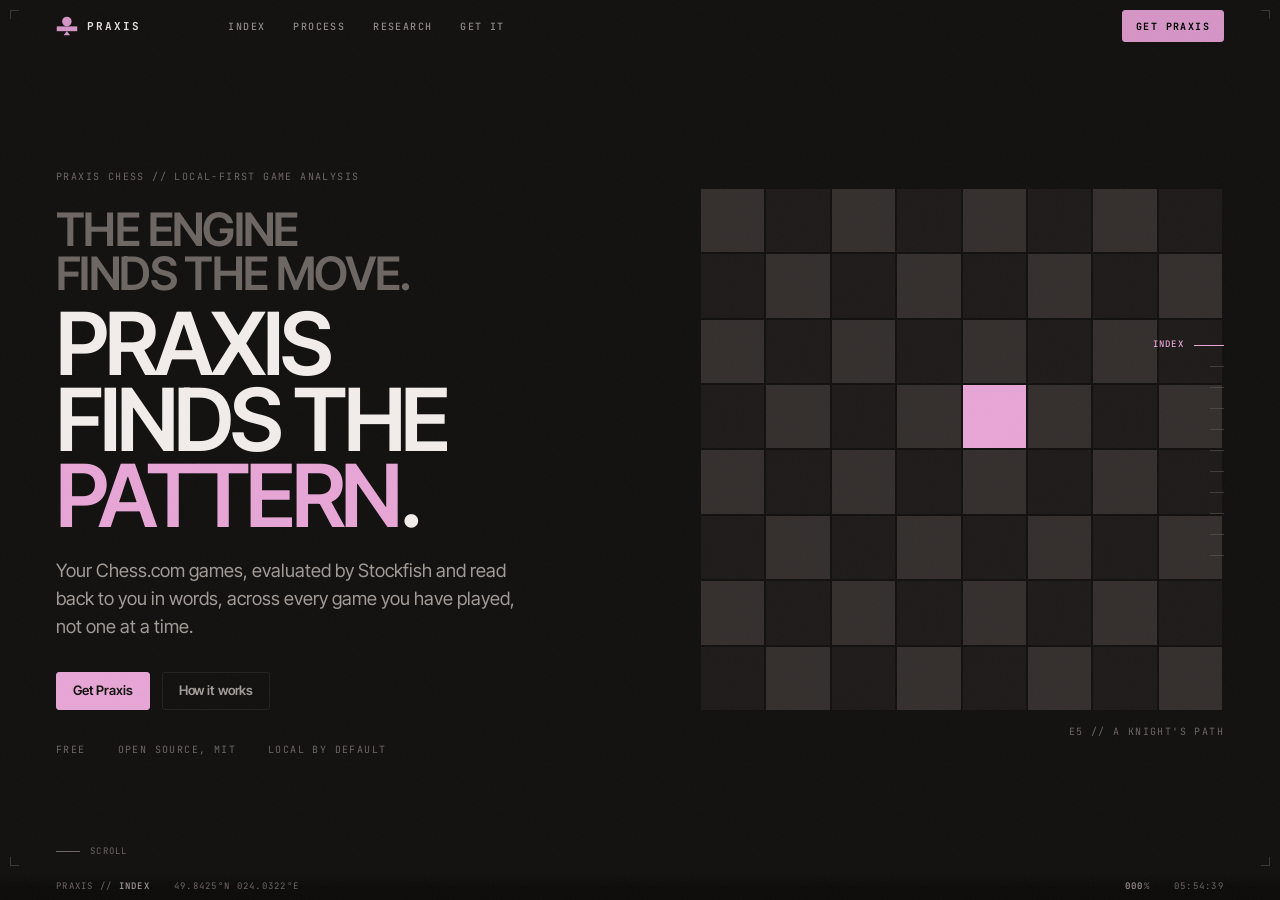
==== commit 55f0f599: "refactor: mobile view" ====
--- a/index.html
+++ b/index.html
@@ -4,7 +4,7 @@
 <meta charset="UTF-8" />
 <meta name="viewport" content="width=device-width, initial-scale=1, viewport-fit=cover" />
 <title>Praxis Chess · the engine finds the move, Praxis finds the pattern</title>
-<meta name="description" content="Praxis Chess evaluates your Chess.com games with Stockfish and explains them with a local language model, then aggregates every mistake into the habits you actually repeat. Runs entirely on your machine." />
+<meta name="description" content="Praxis Chess evaluates your Chess.com games with Stockfish, checks every diagnosis against the engine's evidence, explains it with local language models, and turns your mistakes into patterns and drills. Runs on your machine; open source." />
 <meta name="color-scheme" content="dark" />
 <meta name="theme-color" content="#121110" />
 <link rel="canonical" href="https://praxis-chess.github.io/" />
@@ -84,7 +84,8 @@
     <nav class="nav" aria-label="Primary">
       <a class="nav__link" data-nav="home" href="/#hero">Index</a>
       <a class="nav__link" data-nav="pipeline" href="/#pipeline">Process</a>
-      <a class="nav__link" data-nav="download" href="/#download">Download</a>
+      <a class="nav__link" data-nav="research" href="/#research">Research</a>
+      <a class="nav__link" data-nav="download" href="/#download">Get it</a>
     </nav>
     <div class="hdr__actions">
       <a class="btn btn--solid" href="/#download">Get Praxis</a>
@@ -94,17 +95,26 @@
   </div>
 </header>
 
+<!-- PHONE ONLY. css/mobile.css hides this outright at 761px and up, so it is
+     the one piece of markup the phone build owns outright. It opens BELOW
+     the masthead, so the burger (now a cross) stays where the thumb left it,
+     and the numbers count the list itself: section labels on the phone drop
+     theirs, so there is no second numbering for these to disagree with. -->
 <div class="menu" id="menu" data-menu hidden>
   <nav aria-label="Primary, mobile">
-    <a class="menu__link" href="/#hero">Index <i>01</i></a>
-    <a class="menu__link" href="/#problem">The gap <i>02</i></a>
-    <a class="menu__link" href="/#pipeline">Process <i>04</i></a>
-    <a class="menu__link" href="/#report">The report <i>05</i></a>
-    <a class="menu__link" href="/#download">Download <i>08</i></a>
+    <a class="menu__link" href="/#hero" data-spy="hero">The idea <i>01</i></a>
+    <a class="menu__link" href="/#problem" data-spy="problem difference">The gap <i>02</i></a>
+    <a class="menu__link" href="/#pipeline" data-spy="pipeline">How it works <i>03</i></a>
+    <a class="menu__link" href="/#report" data-spy="report">The report <i>04</i></a>
+    <a class="menu__link" href="/#evidence" data-spy="evidence">Evidence <i>05</i></a>
+    <a class="menu__link" href="/#practice" data-spy="practice">Practice <i>06</i></a>
+    <a class="menu__link" href="/#local" data-spy="local">Where it runs <i>07</i></a>
+    <a class="menu__link" href="/#research" data-spy="research">Research <i>08</i></a>
+    <a class="menu__link" href="/#download" data-spy="download end">Get Praxis <i>09</i></a>
   </nav>
   <div class="menu__foot">
-    <a class="btn btn--solid btn--wide" href="/#download">Get Praxis</a>
-    <a class="btn btn--quiet btn--wide" href="https://github.com/praxis-chess/Praxis-Chess" target="_blank" rel="noopener">View source</a>
+    <a class="btn btn--solid btn--wide" href="mailto:?subject=Praxis%20Chess&amp;body=Open%20this%20on%20your%20computer%3A%20https%3A%2F%2Fpraxis-chess.github.io%2F" data-share>Send to my computer</a>
+    <a class="btn btn--quiet btn--wide" href="https://github.com/Praxis-Chess/Praxis-Chess" target="_blank" rel="noopener">View source</a>
   </div>
 </div>
 <!-- /SITE:HEADER -->
@@ -136,30 +146,40 @@
                   Stockfish reads every game you have played. Praxis tells you
                   what they keep saying.
                 </p>
+                <!-- ON A PHONE THE PRIMARY ACTION IS THE ONE A PHONE CAN DO.
+                     Praxis runs from source on a computer, so "Get Praxis"
+                     from a phone led to a section that said so and stopped.
+                     The phone's solid button hands the link to the share
+                     sheet instead (js/phone.js), so it can be opened where it
+                     can actually be installed. The wrapper, not the button,
+                     carries [hidden]: .btn sets display, which beats the
+                     attribute, and would show it on desktop. -->
                 <div class="hero__cta">
-                  <a class="btn btn--solid" href="/#download">Download Praxis</a>
+                  <span class="m-only" hidden><a class="btn btn--solid" href="mailto:?subject=Praxis%20Chess&amp;body=Open%20this%20on%20your%20computer%3A%20https%3A%2F%2Fpraxis-chess.github.io%2F" data-share>Send to my computer</a></span>
+                  <a class="btn btn--solid m-cut" href="/#download">Get Praxis</a>
                   <a class="btn btn--quiet" href="/#pipeline">How it works</a>
                 </div>
                 <div class="hero__meta">
                   <span class="micro-label">Free</span>
-                  <span class="micro-label">Open source</span>
-                  <span class="micro-label">Nothing leaves your machine</span>
+                  <span class="micro-label">Open source, MIT</span>
+                  <span class="micro-label">Local by default</span>
                 </div>
               </div>
 
               <div class="hero__shot">
-                <!-- LEVEL, NOT TILTED. This capture used to carry shot--tilt.
-                     At 741px wide, 1.3deg drags one corner 17px below the
-                     other, and it sits next to a page built out of horizontal
-                     rules, a masthead and four registration ticks: the eye
-                     reads the slope against those and concludes the image is
-                     crooked, not that it was placed. The tilt stays in scene
-                     06, where several frames overlap and the scatter is the
-                     composition. -->
-                <figure class="shot shot--crop" data-shot="report"
-                        data-focus="85% 47%"
-                        style="--shot-zoom:1.68;--shot-origin:85% 47%"
-                        data-alt="Praxis game analysis: a game's mistakes listed with severity, the engine's better move and a written explanation."></figure>
+                <!-- THE IDEA, NOT THE EVIDENCE. This slot used to hold a crop
+                     of the game-analysis capture, which is the product's proof
+                     but read as a cramped window at hero size. The og-image
+                     already said the idea in one picture: a board with one
+                     marked square. js/heroboard.js builds it and walks the
+                     square through a knight's tour, one jump every 2.4 s, with
+                     a fading trail: one square, again and again, becoming a
+                     shape. The analysis capture still appears in scene 05. -->
+                <div class="pboard" data-pboard role="img"
+                     aria-label="A dark chessboard with one square marked in orchid. The mark jumps like a knight from square to square, leaving a fading trail."></div>
+                <p class="micro-label pboard__read" aria-hidden="true">
+                  <span class="m-cut"><span data-pboard-sq>e5</span> <span class="dim2">//</span> a knight's path</span><span class="m-only" hidden>A move is a square <span class="dim2">//</span> a habit is a shape</span>
+                </p>
               </div>
             </div>
           </div>
@@ -174,7 +194,7 @@
       <section class="scene" id="problem" data-len="2.4" aria-label="The gap">
         <div class="scene__pin">
           <div class="scene__in scene__in--wide">
-            <p class="rule" style="margin-bottom:var(--s-6)"><span>02 / The gap</span></p>
+            <p class="rule" style="margin-bottom:var(--s-6)"><span><span class="rule__n">02 / </span>The gap</span></p>
 
             <div class="prob__stage">
 
@@ -191,7 +211,7 @@
 
               <!-- (a) one move, alone -->
               <div class="prob__one at at--out" style="--s0:.13;--inv:6">
-                <p class="micro-label m-cut">Game 412 <span class="dim2">//</span> blitz 5+0 <span class="dim2">//</span> move 5</p>
+                <p class="micro-label m-cut">Example <span class="dim2">//</span> game 412 <span class="dim2">//</span> rapid 10+0 <span class="dim2">//</span> move 5</p>
                 <!-- THE HEADLINE IS THE CONSEQUENCE, NOT THE NOTATION.
                      This used to be the word `Nxd5` set at display size, which
                      is the single most important line in the scene and is
@@ -251,6 +271,7 @@
               <!-- (c) what all of it was -->
               <div class="prob__line at at--rise" style="--s0:.70;--inv:5;--rise:26px">
                 <div>
+                  <p class="micro-label prob__src m-only" hidden>What Praxis writes <span class="dim2">//</span> from a pattern report</p>
                   <p class="t-big" style="max-width:20ch">
                     You recapture into forks when you are under <span class="pink">thirty seconds</span>.
                   </p>
@@ -260,8 +281,8 @@
                        who does not yet know what a fork is reads it as noise,
                        and the whole scene was built to land on it. -->
                   <p class="t-note prob__gloss">
-                    A fork is one piece attacking two at once.<span class="m-cut"> Praxis found this by
-                    reading every game, not by looking at one.</span>
+                    A fork is one piece attacking two at once.<span class="m-cut"> An illustration: the
+                    Pattern Report writes sentences like this from counts across every analysed game.</span>
                   </p>
                 </div>
               </div>
@@ -332,7 +353,7 @@
                   An engine tells you<br />that you were wrong.
                 </p>
                 <p class="t-big pink at at--rise" style="--s0:.26;--inv:3;margin-top:.08em">
-                  Never why.
+                  Rarely why.
                 </p>
                 <p class="t-read at at--fade m-cut" style="--s0:.40;--inv:4;margin-top:var(--s-5)">
                   You do not lose games one move at a time. You lose them the same
@@ -345,7 +366,7 @@
                 <div class="diff__shot at at--fade" style="--s0:.44;--inv:3">
                   <figure class="shot shot--tilt-r shot--bleed-r" data-shot="patterns"
                           data-focus="50% 40%"
-                          data-alt="Praxis insights: recurring mistakes ranked across every analysed game, with counts."></figure>
+                          data-alt="The Praxis Pattern Report, shown with demo data: recurring weaknesses across every analysed game, with tactical motifs ranked by how often they occur."></figure>
                 </div>
               </div>
             </div>
@@ -361,7 +382,7 @@
       <section class="scene" id="pipeline" data-len="2.4" aria-label="How it works">
         <div class="scene__pin">
           <div class="scene__in scene__in--wide">
-            <p class="rule" style="margin-bottom:var(--s-6)"><span>04 / Five stages, one language model</span></p>
+            <p class="rule" style="margin-bottom:var(--s-6)"><span><span class="rule__n">04 / </span><span class="m-cut">Six stages. The engine decides; models only put it in words</span><span class="m-only" hidden>Six stages <span class="dim2">//</span> tap one to open it</span></span></p>
 
             <div class="pipe">
               <div class="pipe__feed">
@@ -394,34 +415,38 @@
               <div class="pipe__stages">
                 <div class="pipe__stage at" style="--s0:.02;--inv:8">
                   <span class="pipe__n">01</span><span class="pipe__t">Sync</span>
-                  <p class="pipe__b">Your Chess.com archives, month by month, resuming where the last run stopped.</p>
-                </div>
-                <div class="pipe__stage at" style="--s0:.18;--inv:8">
+                  <p class="pipe__b">Every game from your Chess.com archives, month by month, skipping months already fetched. You choose which speeds get analysed; rapid by default.</p>
+                </div>
+                <div class="pipe__stage at" style="--s0:.15;--inv:8">
                   <span class="pipe__n">02</span><span class="pipe__t">Evaluate</span>
-                  <p class="pipe__b">Every move through Stockfish over UCI, keeping several candidate lines rather than one.</p>
-                </div>
-                <div class="pipe__stage at" style="--s0:.36;--inv:8">
-                  <span class="pipe__n">03</span><span class="pipe__t">Filter</span>
-                  <p class="pipe__b">Forty evaluations become the four that mattered, with the clock reading attached.</p>
+                  <p class="pipe__b">A quick Stockfish pass over every position, then a deeper search with three candidate lines on each flagged move.</p>
+                </div>
+                <div class="pipe__stage at" style="--s0:.28;--inv:8">
+                  <span class="pipe__n">03</span><span class="pipe__t">Flag</span>
+                  <p class="pipe__b">The drop in winning chances sets the severity: inaccuracy, mistake or blunder. Arithmetic, with the clock reading attached. No model is asked.</p>
+                </div>
+                <div class="pipe__stage at" style="--s0:.41;--inv:8">
+                  <span class="pipe__n">04</span><span class="pipe__t">Verify</span>
+                  <p class="pipe__b">Each mistake gets an evidence graph of engine facts. Hand-written rules name the cause, and a checker passes every claim before it is marked verified.</p>
                 </div>
                 <div class="pipe__stage at" style="--s0:.54;--inv:8">
-                  <span class="pipe__n">04</span><span class="pipe__t">Explain</span>
-                  <p class="pipe__b">A local model writes the reason. It is handed the engine's verdict, never asked for one.</p>
-                </div>
-                <div class="pipe__stage at" style="--s0:.72;--inv:8">
-                  <span class="pipe__n">05</span><span class="pipe__t">Aggregate</span>
-                  <p class="pipe__b">Mistakes become patterns. Patterns become a week of drills from your own games.</p>
+                  <span class="pipe__n">05</span><span class="pipe__t">Explain</span>
+                  <p class="pipe__b">A local model writes the reason for the top three mistakes per game by default. It is handed the engine's verdict, never asked for one.</p>
+                </div>
+                <div class="pipe__stage at" style="--s0:.67;--inv:8">
+                  <span class="pipe__n">06</span><span class="pipe__t">Aggregate</span>
+                  <p class="pipe__b">Mistakes become patterns and drills from your own games. The pattern summary is written by the local model from those counts.</p>
                 </div>
 
                 <div class="prob__counters" style="position:static;margin-top:var(--s-6)">
                   <span class="met at at--fade" style="--s0:.05;--inv:12">
-                    <b class="met__v">503</b><span class="met__l">games in</span></span>
+                    <b class="met__v">100</b><span class="met__l">ms per position</span></span>
                   <span class="met at at--fade" style="--s0:.35;--inv:12">
-                    <b class="met__v">41</b><span class="met__l">plies each</span></span>
+                    <b class="met__v">18</b><span class="met__l">depth per mistake</span></span>
                   <span class="met at at--fade" style="--s0:.60;--inv:12">
-                    <b class="met__v">4</b><span class="met__l">kept</span></span>
+                    <b class="met__v">3</b><span class="met__l">written per game</span></span>
                   <span class="met at at--fade" style="--s0:.80;--inv:12">
-                    <b class="met__v"><span>1</span></b><span class="met__l">pattern</span></span>
+                    <b class="met__v"><span>0</span></b><span class="met__l">models deciding severity</span></span>
                 </div>
               </div>
             </div>
@@ -437,8 +462,8 @@
           <div class="scene__in scene__in--wide">
             <div class="rep">
               <div class="rep__shot at at--fade" style="--s0:0;--inv:4">
-                <figure class="shot" data-shot="report" data-focus="50% 50%"
-                        data-alt="Praxis game analysis showing a mistake with its severity, the engine's line and the written explanation."></figure>
+                <figure class="shot" data-shot="report" data-focus="50% 50%" data-inspect="45% 18%"
+                        data-alt="Praxis game analysis, shown with demo data: a mistake with its severity, the engine's better move and the written explanation."></figure>
               </div>
 
               <div class="rep__frags">
@@ -457,30 +482,97 @@
               <div class="rep__ask at at--rise m-cut" style="--s0:.34;--inv:6;--rise:28px">
                 <figure class="shot shot--panel shot--tilt-r" data-shot="ask"
                         data-focus="50% 60%"
-                        data-alt="Ask Prax: a question about the player's games answered with the evidence rows it was drawn from."></figure>
+                        data-alt="Ask Prax, shown with demo data: a question about the player's games answered with the evidence rows it was drawn from."></figure>
               </div>
 
               <div class="rep__say at at--rise" style="--s0:.46;--inv:3;--rise:22px">
                 <p class="t-big">One mistake<br />is an accident.</p>
                 <p class="t-big pink" style="margin-top:.06em">Eleven is a habit.</p>
                 <p class="t-note m-cut" style="margin-top:var(--s-4)">
-                  Ranked by what each pattern actually cost in evaluation, summed
-                  across every occurrence, not by how often it happened.
-                </p>
-              </div>
-            </div>
-          </div>
-        </div>
-      </section>
-
-      <!-- ================================================================
-           06 · FROM ANALYSIS TO PRACTICE
+                  Counted across every analysed game. Severity comes from the engine;
+                  the motif labels and the written summary come from the local model.
+                </p>
+              </div>
+            </div>
+          </div>
+        </div>
+      </section>
+
+      <!-- ================================================================
+           06 · EVIDENCE
+           What is computed, what is checked, and what a model is allowed to
+           say. Same two-column composition as 08 · LOCAL, on purpose: both
+           scenes are lists of facts about where an answer comes from.
+           =============================================================== -->
+      <section class="scene" id="evidence" data-len="1.6" aria-label="Evidence">
+        <div class="scene__pin">
+          <div class="scene__in scene__in--wide">
+            <div class="local">
+              <div>
+                <p class="rule" style="margin-bottom:var(--s-5)"><span><span class="rule__n">06 / </span>Evidence</span></p>
+                <h2 class="t-big">A claim needs<br />a fact <span class="pink">behind it</span>.</h2>
+                <p class="t-read m-cut" style="margin-top:var(--s-5)">
+                  Language models write fluent chess nonsense. So Praxis computes the
+                  facts first, from the board and the engine, and checks what a model
+                  says against them. Ask Prax, the assistant, answers questions about
+                  your games only from what its tools return, and says so when they
+                  return nothing.
+                </p>
+                <p class="t-read m-only" hidden style="margin-top:var(--s-5)">
+                  Facts are computed from the board and the engine first. What a model
+                  says is checked against them.
+                </p>
+              </div>
+
+              <div class="arch">
+                <div class="arch__row at" style="--s0:.05;--inv:9">
+                  <span class="arch__k">Severity</span>
+                  <span class="arch__v">Win-probability drop, computed</span>
+                  <span class="arch__p">no model</span>
+                </div>
+                <div class="arch__row at" style="--s0:.12;--inv:9">
+                  <span class="arch__k">Cause</span>
+                  <span class="arch__v">Rules over an evidence graph, every claim checked</span>
+                  <span class="arch__p">verified</span>
+                </div>
+                <div class="arch__row m-cut at" style="--s0:.19;--inv:9">
+                  <span class="arch__k">Commentary</span>
+                  <span class="arch__v">Optional trained model, shown only if every claim passes</span>
+                  <span class="arch__p">optional</span>
+                </div>
+                <div class="arch__row at" style="--s0:.26;--inv:9">
+                  <span class="arch__k">Ask Prax</span>
+                  <span class="arch__v m-cut">12 read-only tools over your games; figures cite the call they came from</span><span class="arch__v m-only" hidden>Answers from tools, with citations</span>
+                  <span class="arch__p">grounded</span>
+                </div>
+                <div class="arch__row m-cut at" style="--s0:.33;--inv:9">
+                  <span class="arch__k">No evidence</span>
+                  <span class="arch__v">A factual answer with nothing behind it is refused, not guessed</span>
+                  <span class="arch__p">refuses</span>
+                </div>
+                <div class="arch__row arch__row--out at" style="--s0:.40;--inv:9">
+                  <span class="arch__k">Web</span>
+                  <span class="arch__v m-cut">General chess questions only; never offered for questions about your games</span><span class="arch__v m-only" hidden>General questions only</span>
+                  <span class="arch__p">off by default</span>
+                </div>
+                <p class="micro-label" style="margin-top:var(--s-4)">
+                  Checks catch false claims <span class="dim2">//</span> not a misleading
+                  choice of true ones
+                </p>
+              </div>
+            </div>
+          </div>
+        </div>
+      </section>
+
+      <!-- ================================================================
+           07 · FROM ANALYSIS TO PRACTICE
            Five captures, introduced one at a time, overlapping.
            =============================================================== -->
       <section class="scene" id="practice" data-len="2.6" aria-label="From analysis to practice">
         <div class="scene__pin">
           <div class="scene__in scene__in--wide">
-            <p class="rule" style="margin-bottom:var(--s-5)"><span>06 / Analysis becomes practice</span></p>
+            <p class="rule" style="margin-bottom:var(--s-5)"><span><span class="rule__n">07 / </span>Analysis becomes practice<span class="m-cut"> <span class="dim2">//</span> screens show demo data</span></span></p>
 
             <div class="prac">
               <!-- EACH CAPTURE AND ITS WORD ARE ONE CELL.
@@ -502,7 +594,7 @@
               <div class="prac__cell m-cut">
                 <div class="prac__step prac__step--1 at rc" style="--s0:.02;--inv:7;--r0:.18;--rinv:8">
                   <figure class="shot shot--panel shot--tilt" data-shot="today"
-                          data-alt="The Praxis Today screen: one focus for the session, drawn from the pattern report."></figure>
+                          data-alt="The Praxis Today screen, shown with demo data: the day's focus, the drill deck counters and the weekly practice streak."></figure>
                 </div>
                 <p class="prac__word at" style="--s0:.05;--inv:7;left:36%;top:6%">Your games</p>
               </div>
@@ -510,7 +602,7 @@
               <div class="prac__cell">
                 <div class="prac__step prac__step--2 at rc" style="--s0:.18;--inv:7;--r0:.36;--rinv:8">
                   <figure class="shot shot--tall" data-shot="patterns"
-                          data-alt="The Praxis Insights screen: recurring mistakes ranked by cost."></figure>
+                          data-alt="The Praxis Pattern Report, shown with demo data: recurring weaknesses and the mistakes behind them."></figure>
                 </div>
                 <p class="prac__word pink at" style="--s0:.22;--inv:7;right:34%;top:20%">Your weakness</p>
               </div>
@@ -518,7 +610,7 @@
               <div class="prac__cell">
                 <div class="prac__step prac__step--3 at rc" style="--s0:.36;--inv:7;--r0:.54;--rinv:8">
                   <figure class="shot shot--wide shot--tilt-r" data-shot="drill"
-                          data-alt="A Praxis drill in progress: a position from one of your own games, replayed."></figure>
+                          data-alt="A Praxis drill, shown with demo data: a position from one of your own mistakes, replayed, on a spaced-repetition schedule."></figure>
                 </div>
                 <p class="prac__word at" style="--s0:.40;--inv:7;left:3%;top:52%">Your drill</p>
               </div>
@@ -526,7 +618,7 @@
               <div class="prac__cell m-cut">
                 <div class="prac__step prac__step--4 at rc" style="--s0:.54;--inv:7;--r0:.72;--rinv:8">
                   <figure class="shot shot--panel" data-shot="play"
-                          data-alt="Praxis Play and Improve: an opponent built from your own games."></figure>
+                          data-alt="Praxis Play and Improve, shown with demo data: an opponent built from your own games, with the counts behind each choice."></figure>
                 </div>
                 <p class="prac__word at" style="--s0:.58;--inv:7;right:33%;bottom:22%">Your next game</p>
               </div>
@@ -534,11 +626,12 @@
               <div class="prac__cell m-cut">
                 <div class="prac__step prac__step--5 at" style="--s0:.72;--inv:7">
                   <figure class="shot shot--wide" data-shot="insights"
-                          data-alt="The Praxis Insights screen: a per-game accuracy trend with a ten-game rolling average, winning-position conversion, and the tactical motifs most often missed."></figure>
+                          data-alt="The Praxis Insights screen, shown with demo data: a per-game accuracy trend with a ten-game rolling average, winning-position conversion, and the tactical motifs most often missed."></figure>
                 </div>
                 <p class="prac__word pink at" style="--s0:.76;--inv:7;left:46%;bottom:3%">Your improvement</p>
               </div>
             </div>
+            <p class="micro-label prac__note m-only" hidden>Screens show demo data</p>
           </div>
         </div>
       </section>
@@ -551,15 +644,17 @@
           <div class="scene__in scene__in--wide">
             <div class="local">
               <div>
-                <p class="rule" style="margin-bottom:var(--s-5)"><span>07 / Where it runs</span></p>
-                <h2 class="t-mega">On your<br />machine.<br /><span class="pink">All of it.</span></h2>
+                <p class="rule" style="margin-bottom:var(--s-5)"><span><span class="rule__n">08 / </span>Where it runs</span></p>
+                <h2 class="t-mega">On your<br />machine.<br /><span class="pink">By default.</span></h2>
                 <p class="t-read m-cut" style="margin-top:var(--s-5)">
-                  The engine, the model and the database are processes on your
-                  computer. No account, no upload, nothing to cancel.
+                  The engine, the models and the database are processes on your
+                  computer. No account, no upload, nothing to cancel. Two optional
+                  features reach out, and both stay off until you switch them on: web
+                  research for general chess questions, and a cloud model provider.
                 </p>
                 <p class="t-read m-only" hidden style="margin-top:var(--s-5)">
-                  Every part of it is a process on your computer. No account,
-                  no upload.
+                  Every part of it is a process on your computer. Web research and
+                  cloud models are optional and off by default.
                 </p>
               </div>
 
@@ -576,7 +671,7 @@
                 </div>
                 <div class="arch__row at" style="--s0:.19;--inv:9">
                   <span class="arch__k">Model</span>
-                  <span class="arch__v m-cut">Ollama · one request per explanation</span><span class="arch__v m-only" hidden>Ollama</span>
+                  <span class="arch__v m-cut">Ollama · separate models for explanations and Ask Prax</span><span class="arch__v m-only" hidden>Ollama</span>
                   <span class="arch__p">:11434</span>
                 </div>
                 <div class="arch__row m-cut at" style="--s0:.26;--inv:9">
@@ -586,96 +681,170 @@
                 </div>
                 <div class="arch__row m-cut at" style="--s0:.33;--inv:9">
                   <span class="arch__k">Interface</span>
-                  <span class="arch__v">React · the six screens</span>
+                  <span class="arch__v">React · six screens and Settings</span>
                   <span class="arch__p">:5173</span>
                 </div>
                 <div class="arch__row arch__row--out at" style="--s0:.42;--inv:9">
                   <span class="arch__k">Outbound</span>
                   <span class="arch__v m-cut">Chess.com archives · your username, read-only</span><span class="arch__v m-only" hidden>Chess.com, read-only</span>
-                  <span class="arch__p">the only one</span>
-                </div>
-                <p class="micro-label" style="margin-top:var(--s-4)">
-                  0 bytes uploaded <span class="dim2">//</span> 20+ plies of search
-                  <span class="dim2">//</span> ~40s per game
-                </p>
-              </div>
-            </div>
-          </div>
-        </div>
-      </section>
-
-      <!-- ================================================================
-           08 · DOWNLOAD
-           =============================================================== -->
-      <section class="scene" id="download" data-len="1.6" aria-label="Download">
+                  <span class="arch__p">the only one by default</span>
+                </div>
+                <p class="micro-label m-cut" style="margin-top:var(--s-4)">
+                  0 bytes uploaded by default <span class="dim2">//</span> optional:
+                  web search, cloud models
+                </p>
+              </div>
+            </div>
+          </div>
+        </div>
+      </section>
+
+      <!-- ================================================================
+           09 · RESEARCH
+           The numbers are the published ones (reports/public_test_v1.json in
+           the Praxis repo). The verdict line is part of the result, not a
+           footnote: by its own pre-registered rules the model did not ship.
+           =============================================================== -->
+      <section class="scene" id="research" data-len="1.6" aria-label="Research">
         <div class="scene__pin">
           <div class="scene__in scene__in--wide">
             <div class="dlg">
               <div>
-                <p class="rule" style="margin-bottom:var(--s-5)"><span>08 / Install</span></p>
-                <h2 class="t-big">Running in about<br /><span class="pink">five minutes</span>.</h2>
+                <p class="rule" style="margin-bottom:var(--s-5)"><span><span class="rule__n">09 / </span>Research</span></p>
+                <h2 class="t-big">Can a 2B model<br />explain <span class="pink">truthfully</span>?</h2>
                 <p class="t-note m-cut" style="margin-top:var(--s-4)">
-                  No account, nothing to sign in to. Start four local processes,
-                  give it your Chess.com username, and it does the rest.
+                  Qwen3.5 2B and 4B, fine-tuned with LoRA on the same answers, with
+                  only the input changing: the bare board, engine numbers, a flat fact
+                  list, or the full evidence graph. Hypotheses and ship rules were fixed
+                  and tagged before training.
+                </p>
+                <div class="prob__counters" style="position:static;margin-top:var(--s-5)">
+                  <span class="met at at--fade" style="--s0:.10;--inv:12">
+                    <b class="met__v">99.7%</b><span class="met__l">true claims, 2B with the graph</span></span>
+                  <span class="met at at--fade" style="--s0:.25;--inv:12">
+                    <b class="met__v">34.8%</b><span class="met__l">same model, board only</span></span>
+                  <span class="met at at--fade" style="--s0:.40;--inv:12">
+                    <b class="met__v"><span>78%</span></b><span class="met__l">answers pass every check</span></span>
+                </div>
+                <p class="t-note m-only" hidden style="margin-top:var(--s-5)">
+                  Tested on 838 unseen positions. In Praxis it writes optional
+                  commentary, shown only when every claim checks out.
+                </p>
+                <p class="t-note m-cut" style="margin-top:var(--s-5)">
+                  838 held-out Lichess positions. By its own pre-registered rules the
+                  model did not replace the hand-written rules; in Praxis it writes an
+                  optional commentary, shown only when every claim passes the checker.
+                </p>
+              </div>
+
+              <div>
+                <div class="dl__rows">
+                  <a class="dl__row" href="https://huggingface.co/collections/praxis-chess/praxis-chess-lora-v1" target="_blank" rel="noopener">
+                    <span class="dl__i">01</span>
+                    <span class="dl__n">Models and dataset</span>
+                    <span class="dl__m">Hugging Face · adapters, GGUFs, data</span>
+                    <span class="dl__go">Open →</span>
+                  </a>
+                  <a class="dl__row" href="https://github.com/Praxis-Chess/Praxis-Chess/blob/lora-v1.0/training/reports/writeup_v1.md" target="_blank" rel="noopener">
+                    <span class="dl__i">02</span>
+                    <span class="dl__n">Write-up</span>
+                    <span class="dl__m">Method, results, limitations</span>
+                    <span class="dl__go">Read →</span>
+                  </a>
+                  <a class="dl__row m-cut" href="https://github.com/Praxis-Chess/Praxis-Chess/blob/lora-v1.0/training/REPRODUCE.md" target="_blank" rel="noopener">
+                    <span class="dl__i">03</span>
+                    <span class="dl__n">Reproduce</span>
+                    <span class="dl__m">Re-score with no GPU, or rerun the table</span>
+                    <span class="dl__go">Guide →</span>
+                  </a>
+                </div>
+                <p class="micro-label m-cut" style="margin-top:var(--s-5)">
+                  95% CI 99.6–99.9 <span class="dim2">//</span> 4B: 99.7% true,
+                  86.8% pass <span class="dim2">//</span> public data only
+                </p>
+              </div>
+            </div>
+          </div>
+        </div>
+      </section>
+
+      <!-- ================================================================
+           10 · GET IT
+           =============================================================== -->
+      <section class="scene" id="download" data-len="1.6" aria-label="Download">
+        <div class="scene__pin">
+          <div class="scene__in scene__in--wide">
+            <div class="dlg">
+              <div>
+                <p class="rule" style="margin-bottom:var(--s-5)"><span><span class="rule__n">10 / </span><span class="m-cut">Run it</span><span class="m-only" hidden>Get Praxis</span></span></p>
+                <h2 class="t-big">Runs from source,<br /><span class="pink">on your machine</span>.</h2>
+                <p class="t-note m-cut" style="margin-top:var(--s-4)">
+                  There is no installer yet. Clone the repository, start PostgreSQL in
+                  Docker, point it at Stockfish, pull the Ollama models, then start the
+                  backend and the frontend. No account; it needs only your Chess.com
+                  username.
                 </p>
                 <p class="t-note m-only" hidden style="margin-top:var(--s-4)">
-                  No account. Give it your Chess.com username and it does the rest.
-                </p>
+                  Praxis is a desktop app with no installer yet. Send yourself
+                  the link and set it up on your computer. No account; only
+                  your Chess.com username.
+                </p>
+                <div class="dl__send m-only" hidden>
+                  <a class="btn btn--solid btn--wide" href="mailto:?subject=Praxis%20Chess&amp;body=Open%20this%20on%20your%20computer%3A%20https%3A%2F%2Fpraxis-chess.github.io%2F" data-share>Send to my computer</a>
+                </div>
                 <div class="dl__cta m-cut">
-                  <a class="btn btn--solid" href="https://github.com/praxis-chess/Praxis-Chess/releases/latest" target="_blank" rel="noopener">Download Praxis</a>
+                  <a class="btn btn--solid" href="https://github.com/Praxis-Chess/Praxis-Chess#getting-started" target="_blank" rel="noopener">Setup guide</a>
                 </div>
                 <div class="m-cut" style="margin-top:var(--s-6)">
                   <details class="faq__i">
                     <summary class="faq__q">Does any of my data leave the machine? <i>+</i></summary>
-                    <p class="faq__a">No. The only outbound request is to the public
-                      Chess.com archive endpoint, for games under your own username.
-                      No account, no sync service, no telemetry.</p>
+                    <p class="faq__a">Not by default. The only outbound request is to the
+                      public Chess.com archive endpoint, for games under your own username.
+                      No account, no telemetry. Web research and a cloud model provider are
+                      optional, off until you configure them, and a cloud provider receives
+                      the positions it is asked about.</p>
                   </details>
                   <details class="faq__i">
                     <summary class="faq__q">Do I need a GPU? <i>+</i></summary>
-                    <p class="faq__a">No. A 7B model runs on CPU at a usable speed
-                      here, because it is asked for one short paragraph per mistake
-                      rather than a conversation.</p>
+                    <p class="faq__a">It helps. Praxis was built and measured on a 4 GB
+                      laptop GPU. Ollama falls back to the CPU without one, which works but
+                      is much slower; Stockfish always runs on the CPU.</p>
                   </details>
                   <details class="faq__i">
                     <summary class="faq__q">Can I use a different engine or model? <i>+</i></summary>
-                    <p class="faq__a">Any UCI engine works. The integration is the
-                      protocol, not the binary. Any model Ollama can serve works too.</p>
+                    <p class="faq__a">It is built and tested with Stockfish. The explanation
+                      and report models can be any model Ollama serves; Ask Prax needs one
+                      that supports tool calling. Any OpenAI-compatible provider can also be
+                      configured per feature.</p>
                   </details>
                 </div>
               </div>
 
               <div>
                 <div class="dl__rows">
-                  <a class="dl__row" href="https://github.com/praxis-chess/Praxis-Chess/releases/latest" target="_blank" rel="noopener">
+                  <a class="dl__row" href="https://github.com/Praxis-Chess/Praxis-Chess" target="_blank" rel="noopener">
                     <span class="dl__i">01</span>
-                    <span class="dl__n">Windows</span>
-                    <span class="dl__m">10 / 11 · x64 · zip</span>
-                    <span class="dl__go">Get →</span>
-                  </a>
-                  <a class="dl__row" href="https://github.com/praxis-chess/Praxis-Chess/releases/latest" target="_blank" rel="noopener">
-                    <span class="dl__i">02</span>
-                    <span class="dl__n">macOS</span>
-                    <span class="dl__m">13+ · Apple silicon and Intel</span>
-                    <span class="dl__go">Get →</span>
-                  </a>
-                  <a class="dl__row" href="https://github.com/praxis-chess/Praxis-Chess/releases/latest" target="_blank" rel="noopener">
-                    <span class="dl__i">03</span>
-                    <span class="dl__n">Linux</span>
-                    <span class="dl__m">Docker and a JDK · tar.gz</span>
-                    <span class="dl__go">Get →</span>
-                  </a>
-                  <a class="dl__row" href="https://github.com/praxis-chess/Praxis-Chess" target="_blank" rel="noopener">
-                    <span class="dl__i">04</span>
                     <span class="dl__n">Source</span>
-                    <span class="dl__m">Clone and build it yourself</span>
+                    <span class="dl__m">GitHub · MIT licence</span>
                     <span class="dl__go">GitHub →</span>
                   </a>
+                  <a class="dl__row" href="https://github.com/Praxis-Chess/Praxis-Chess#getting-started" target="_blank" rel="noopener">
+                    <span class="dl__i">02</span>
+                    <span class="dl__n">Setup guide</span>
+                    <span class="dl__m">Docker, Stockfish, Ollama, then two servers</span>
+                    <span class="dl__go">Read →</span>
+                  </a>
+                  <a class="dl__row m-cut" href="https://huggingface.co/collections/praxis-chess/praxis-chess-lora-v1" target="_blank" rel="noopener">
+                    <span class="dl__i">03</span>
+                    <span class="dl__n">Trained models</span>
+                    <span class="dl__m">Hugging Face · optional commentary model</span>
+                    <span class="dl__go">Open →</span>
+                  </a>
                 </div>
                 <p class="micro-label m-cut" style="margin-top:var(--s-5)">
-                  Requires JDK 21 <span class="dim2">//</span> Docker
-                  <span class="dim2">//</span> Stockfish <span class="dim2">//</span>
-                  Ollama for explanations <span class="dim2">//</span> ~6 GB disk
+                  JDK 21+ <span class="dim2">//</span> Docker <span class="dim2">//</span>
+                  Stockfish <span class="dim2">//</span> Node.js <span class="dim2">//</span>
+                  Ollama <span class="dim2">//</span> ~8 GB for the default models
                 </p>
               </div>
             </div>
@@ -700,8 +869,9 @@
                 Find out what they <span class="pink">keep teaching you</span>.
               </p>
               <div class="end__row at at--fade" style="--s0:.30;--inv:4">
-                <a class="btn btn--solid" href="https://github.com/praxis-chess/Praxis-Chess/releases/latest" target="_blank" rel="noopener">Download Praxis</a>
-                <a class="btn btn--quiet" href="https://github.com/praxis-chess/Praxis-Chess" target="_blank" rel="noopener">Read the source</a>
+                <span class="m-only" hidden><a class="btn btn--solid" href="mailto:?subject=Praxis%20Chess&amp;body=Open%20this%20on%20your%20computer%3A%20https%3A%2F%2Fpraxis-chess.github.io%2F" data-share>Send to my computer</a></span>
+                <a class="btn btn--solid m-cut" href="https://github.com/Praxis-Chess/Praxis-Chess#getting-started" target="_blank" rel="noopener">Get Praxis</a>
+                <a class="btn btn--quiet" href="https://github.com/Praxis-Chess/Praxis-Chess" target="_blank" rel="noopener">Read the source</a>
               </div>
             </div>
           </div>
@@ -710,8 +880,9 @@
             <p>Praxis Chess <span class="dim2">//</span> built by Tanmay Anand</p>
             <nav aria-label="Footer">
               <a href="/#pipeline">Process</a>
-              <a href="/#download">Download</a>
-              <a href="https://github.com/praxis-chess/Praxis-Chess" target="_blank" rel="noopener">GitHub</a>
+              <a href="/#download">Get it</a>
+              <a href="https://github.com/Praxis-Chess/Praxis-Chess" target="_blank" rel="noopener">GitHub</a>
+              <a href="https://huggingface.co/collections/praxis-chess/praxis-chess-lora-v1" target="_blank" rel="noopener">Hugging Face</a>
               <a href="mailto:tanmayanand2002@gmail.com">Contact</a>
             </nav>
           </div>
@@ -730,10 +901,12 @@
   <button class="rail__tick" type="button" data-goto="2"><b>The difference</b><i></i></button>
   <button class="rail__tick" type="button" data-goto="3"><b>Process</b><i></i></button>
   <button class="rail__tick" type="button" data-goto="4"><b>The report</b><i></i></button>
-  <button class="rail__tick" type="button" data-goto="5"><b>Practice</b><i></i></button>
-  <button class="rail__tick" type="button" data-goto="6"><b>Local</b><i></i></button>
-  <button class="rail__tick" type="button" data-goto="7"><b>Download</b><i></i></button>
-  <button class="rail__tick" type="button" data-goto="8"><b>End</b><i></i></button>
+  <button class="rail__tick" type="button" data-goto="5"><b>Evidence</b><i></i></button>
+  <button class="rail__tick" type="button" data-goto="6"><b>Practice</b><i></i></button>
+  <button class="rail__tick" type="button" data-goto="7"><b>Local</b><i></i></button>
+  <button class="rail__tick" type="button" data-goto="8"><b>Research</b><i></i></button>
+  <button class="rail__tick" type="button" data-goto="9"><b>Get it</b><i></i></button>
+  <button class="rail__tick" type="button" data-goto="10"><b>End</b><i></i></button>
 </nav>
 
 <div class="marks" aria-hidden="true"><i></i><i></i><i></i><i></i></div>
@@ -760,9 +933,9 @@
 <script>
 (function () {
   var mobile = document.documentElement.classList.contains('is-mobile');
-  var list = ['lifecycle', 'isolate', 'dormancy', 'nav', 'board', 'copy',
+  var list = ['lifecycle', 'isolate', 'dormancy', 'nav', 'board', 'heroboard', 'copy',
               'shots', 'strip', 'a11y', 'fps']
-    .concat(mobile ? ['reveal'] : ['scroll'])
+    .concat(mobile ? ['reveal', 'phone'] : ['scroll'])
     .concat(['boot']);
   for (var i = 0; i < list.length; i++) {
     var s = document.createElement('script');
--- a/css/base.css
+++ b/css/base.css
@@ -52,6 +52,10 @@
   /* ---- CHESSBOARD ------------------------------------------------------ */
   --board-light: #E3DBD1;
   --board-dark:  #4A4340;
+  /* The hero board: the og-image's palette, dark on dark, so the one orchid
+     square is the only thing on it that speaks. */
+  --pboard-light: #342F2D;
+  --pboard-dark:  #1E1B1A;
 
   /* ---- TYPE ------------------------------------------------------------
      Two layers: families at the bottom, ROLES above. Every rule reads a
--- a/css/site.css
+++ b/css/site.css
@@ -586,6 +586,27 @@
    engine's move and the written explanation are. That is the product's whole
    argument, and it is now large enough to read. */
 .hero__shot .shot{ aspect-ratio:16 / 10; }
+
+/* The hero board (js/heroboard.js). Square, hairline gaps of the page's own
+   canvas between the squares, exactly as the og-image draws them. The trail
+   is an inset wash rather than a second colour, so it reads the same on a
+   light and a dark square. */
+.pboard{
+  display:grid; grid-template-columns:repeat(8, 1fr); gap:2px; padding:2px;
+  width:min(100%, 34rem); aspect-ratio:1 / 1; max-width:100%;
+  margin-left:auto; background:var(--canvas);
+}
+.pboard__sq{
+  display:block; background:var(--pboard-dark);
+  transition:background-color .7s ease, box-shadow .7s ease;
+}
+.pboard__sq.is-light{ background:var(--pboard-light); }
+.pboard__sq.is-on{ background:var(--orchid); }
+.pboard__sq.is-t1{ box-shadow:inset 0 0 0 100vmax rgba(231,166,214,.34); }
+.pboard__sq.is-t2{ box-shadow:inset 0 0 0 100vmax rgba(231,166,214,.18); }
+.pboard__sq.is-t3{ box-shadow:inset 0 0 0 100vmax rgba(231,166,214,.08); }
+.pboard__read{ margin-top:var(--s-3); text-align:right; font-variant-numeric:tabular-nums; }
+@media (prefers-reduced-motion: reduce){ .pboard__sq{ transition:none; } }
 
 /* ==========================================================================
    8 · SCENE 02 — THE PROBLEM
--- a/css/mobile.css
+++ b/css/mobile.css
@@ -30,7 +30,10 @@
    ========================================================================== */
 @media (max-width:1080px){
   .hero{ grid-template-columns:minmax(0,1fr); gap:var(--s-6); }
-  .hero__shot{ display:none; }      /* the capture needs width to read at all */
+  /* The board reads at any width, unlike the capture this slot used to hold. */
+  .hero__shot{ display:block; }
+  .pboard{ width:min(100%, 20rem); margin:0 auto; }
+  .pboard__read{ text-align:center; }
   .diff,.pipe,.local,.dlg{ grid-template-columns:minmax(0,1fr); gap:var(--s-6); }
   .pipe__feed{ height:34vh; }
   .rep__shot{ width:100%; }
@@ -426,18 +429,318 @@
 /* ==========================================================================
    ACTUAL SMALL PHONES
    ========================================================================== */
+/* The display sizes that used to live here are gone. A separate scale below
+   400px put most iPhones (375, 390) on it, and gave a 430px phone a SMALLER
+   section headline than a 390px one. The phone build below sets one fluid
+   scale across every width instead. */
 @media (max-width:400px){
   :root{ --gutter:16px; }
   .brand span{ display:none; }
-  .t-mega{ font-size:clamp(1.9rem,11.5vw,2.5rem); }
-  .t-big{ font-size:clamp(1.45rem,8vw,1.9rem); }
   .prob__many{ grid-template-columns:minmax(0,1fr); }
   .prob__many .mvf:nth-child(n+6){ display:none; }
   .prob__counters{ gap:var(--s-5); }
-  .met__v{ font-size:1.6rem; }
-  .menu__link{ font-size:1.6rem; }
 }
+
+/* ==========================================================================
+   THIRD PASS — designed for the phone, not cut down for it.
+
+   The first two passes made the phone build shorter. This one makes it
+   deliberate: the same tokens, the same voice, but each scene asks what a
+   thumb can do with it. Placed after the small-phone tier on purpose, so one
+   fluid scale runs from 320 to 760 with no step in the middle.
+
+   Everything here is inside the 760px query, and everything it styles that
+   the desktop build also has is reached only through phone-only classes
+   (.m-only, .rule__n, .is-open, .lb...) or through rules that already lived
+   in this block. Nothing here can reach a screen wider than 760px.
+   ========================================================================== */
+@media (max-width:760px){
+
+  /* ---- the spacing ladder, frozen -------------------------------------
+     site.css retunes these tokens on SHORT windows (820px and 700px tall),
+     which is right for a pinned desktop scene that must fit one viewport
+     and wrong for a phone that scrolls: a 375x667 phone was getting 16px
+     section padding and smaller notes than a 390x844 one, by accident. The
+     phone build has its own measure and holds it at every height: one
+     notch tighter than the desktop ladder, at every height, so the page is
+     consistent AND shorter rather than consistent and taller. */
+  :root{ --s-5:20px; --s-6:28px; --s-7:40px; --s-8:56px; --s-9:80px; }
+  .arch__row{ padding-block:10px; }
+  .dl__row{ padding-block:12px; }
+  /* 0, not a token: .prob__stage is a grid on the phone and its gap already
+     separates the counters from the payoff. The margin doubled it. */
+  .prob__count{ margin-top:0; }
+  .prob__count-k{ margin-bottom:var(--s-4); padding-bottom:var(--s-3); }
+  .prob__gloss{ margin-top:var(--s-4); }
+  .hero__cta{ margin-top:var(--s-5); }
+  .hero__meta{ margin-top:var(--s-4); }
+
+  /* ---- one type scale, fluid end to end -------------------------------
+     THE HERO HEADLINE IS THE LARGEST THING ON THE PAGE. A desktop rule
+     (.hero .t-mega) out-specified the phone's own, so "Praxis finds the
+     pattern" was set at 35px under 40px section headlines. It now leads
+     every other headline at every width, and the engine's half sits a full
+     step below it, which is the argument the two sizes exist to make. */
+  .t-mega{ font-size:clamp(2.25rem, 10.4vw, 3rem); }
+  .t-big,.diff .t-big{ font-size:clamp(1.6rem, 7.6vw, 2.05rem); }
+  .hero .t-mega{ font-size:clamp(2.5rem, 12.8vw, 3.5rem); line-height:.86; }
+  .hero .t-big{ font-size:clamp(1.3rem, 6.2vw, 1.7rem); }
+  .t-read{ font-size:1.02rem; line-height:1.55; }
+  .t-note{ font-size:.9rem; line-height:1.55; }
+  .met__v{ font-size:clamp(1.6rem, 7.4vw, 1.9rem); }
+
+  /* ---- the small labels, made legible ----------------------------------
+     Section labels, metric labels, link affordances and the footer were 9px
+     in --text-tertiary, 3.35:1 against the canvas. They carry real words -
+     "games read", "times you made it", "demo data" - so on a phone they go
+     to 11px in --text-secondary (6.9:1). The // separators stay tertiary:
+     they are punctuation, not content. */
+  .rule,.met__l,.prob__count-k,.rep__frag span,.end__foot,.micro-label,
+  .dl__go,.arch__p,.prob__key{
+    font-size:11px; letter-spacing:.12em; color:var(--text-secondary);
+  }
+  .arch__k,.dl__i,.pipe__n{ font-size:11px; letter-spacing:.12em; }
+  .met__l{ line-height:1.35; }
+
+  /* The numbers in section labels count the desktop rail, which the phone
+     does not have; down here they read as gaps (02, 04, 06...). The menu
+     numbers its own list instead. */
+  .rule__n{ display:none; }
+  .rule .m-only{ display:inline; }
+
+  /* ---- masthead --------------------------------------------------------- */
+  .brand{ min-height:44px; min-width:44px; }
+  .hdr__actions .btn{ min-height:44px; height:44px; padding:0 14px; }
+  /* One solid control per screen. Over the hero, whose own primary is right
+     there, the masthead's is an outline; js/phone.js sets .is-past-hero once
+     that button has scrolled away and the masthead's becomes the primary. */
+  html.is-mobile:not(.is-past-hero) .hdr__actions .btn--solid{
+    background:transparent; color:var(--orchid); border-color:var(--hairline-lit);
+  }
+  /* Reading progress, the phone's version of the desktop strip's bar. */
+  .hdr__bar{
+    position:absolute; left:0; right:0; bottom:-1px; height:1px;
+    background:var(--orchid); opacity:.8;
+    transform:scaleX(0); transform-origin:0 50%; pointer-events:none;
+  }
+
+  /* ---- the menu ---------------------------------------------------------
+     IT OPENS UNDER THE MASTHEAD, not over it. Covering the header covered
+     the only control that could close it; now the burger stays put and turns
+     into a cross. A tap on empty space closes it too (js/nav.js). */
+  .menu{
+    inset:var(--header-h) 0 0 0; z-index:calc(var(--z-header) - 1);
+    padding:var(--s-3) var(--gutter) calc(var(--s-6) + env(safe-area-inset-bottom, 0px));
+    overscroll-behavior:contain;
+  }
+  .menu:not([hidden]){ animation:menuIn 240ms var(--ease-out); }
+  .menu__link{
+    font-size:clamp(1.4rem, 6.8vw, 1.85rem); padding:11px 0;
+    border-bottom:1px solid var(--hairline);
+    transition:color var(--dur-fast);
+  }
+  .menu__link i{ font-size:11px; letter-spacing:.12em; color:var(--text-secondary); }
+  .menu__link[aria-current]{ color:var(--orchid); }
+  .menu__link[aria-current] i{ color:var(--orchid); }
+  .menu__foot{ margin-top:var(--s-6); }
+
+  /* ---- 01 hero --------------------------------------------------------- */
+  #hero .scene__pin{
+    padding-top:calc(var(--header-h) + var(--s-6));
+    /* The board lags the scroll (js/phone.js). Clipping here is what lets it
+       sink behind the next section instead of sliding over its label. */
+    overflow:hidden; overflow:clip;
+  }
+  .hero{ gap:var(--s-6); }
+  .hero__cta{ gap:var(--s-3); }
+  .hero__cta .m-only{ display:contents; }
+  .hero__meta{ gap:var(--s-2) var(--s-5); }
+  /* Smaller, so the first screen holds the claim, both buttons and the
+     board; and a step lighter on its light squares, because at 1.3:1 the
+     grid disappeared on a phone held outdoors. Still dark on dark. */
+  .pboard{
+    width:min(74vw, 17.5rem);
+    --pboard-light:#3A3431;
+  }
+  .hero__shot{ transform-origin:50% 0; }
+  .pboard__read{ margin-top:var(--s-3); }
+
+  /* ---- 02 the gap -------------------------------------------------------
+     The payoff is something Praxis would actually write, so it is set as a
+     quotation from the product - sentence case, a source line above it -
+     rather than as a fourth all-caps headline in a row. Four lines of tight
+     uppercase was the hardest sentence on the page to read. */
+  .prob__src{ margin-bottom:var(--s-3); }
+  /* The engine readout is one nowrap line, 338px of it, and at 320px it
+     pushed the whole scene's grid track past the screen, where overflow-x
+     clipped the right edge of every line in it. The track may not grow past
+     the column, and the readout breaks between its fragments - never inside
+     one - when a phone is too narrow to hold it. */
+  .prob__stage{ grid-template-columns:minmax(0,1fr); }
+  .prob__one .mvf{ flex-wrap:wrap; row-gap:4px; }
+  .prob__line .t-big{
+    text-transform:none; letter-spacing:-0.028em; line-height:1.06;
+    font-size:clamp(1.45rem, 6.6vw, 1.85rem);
+  }
+
+  /* 03 joins 02. "An engine tells you that you were wrong. Rarely why." is
+     the conclusion of the scene above it, not a scene of its own; a rule and
+     a full section's padding between them split one thought in two. */
+  #difference .scene__pin{ border-top:0; padding-top:var(--s-2); }
+
+  /* ---- 04 how it works: six stages that open --------------------------- */
+  .pipe__stages{ gap:0; border-top:1px solid var(--hairline); }
+  .pipe__stage{ display:block; padding:0; border-bottom:1px solid var(--hairline); }
+  .pipe__tog{
+    display:grid; grid-template-columns:2.6em minmax(0,1fr) auto;
+    align-items:baseline; width:100%; min-height:44px;
+    padding:9px 0; text-align:left;
+  }
+  .pipe__tog::after{
+    content:'+'; font-family:var(--font-mono); font-size:13px;
+    color:var(--orchid); padding-left:var(--s-4);
+  }
+  .pipe__stage.is-open .pipe__tog::after{ content:'\2212'; }
+  .pipe__stage.is-open .pipe__b{
+    display:block; max-width:none; margin:-2px 0 0 2.6em; padding-bottom:14px;
+    font-size:.9rem; line-height:1.55;
+    animation:stageIn 260ms var(--ease-out);
+  }
+  .pipe .prob__counters{
+    display:grid; grid-template-columns:repeat(2,minmax(0,1fr));
+    gap:var(--s-5) var(--s-4);
+  }
+
+  /* ---- 05 the report ---------------------------------------------------
+     The three counts were a column of three; as a row they read as one
+     tally, the way the report itself lays them out, and give back 70px. */
+  .rep__frags{
+    grid-auto-flow:row; grid-template-columns:repeat(3,minmax(0,1fr));
+    gap:var(--s-3); margin:var(--s-4) 0 var(--s-5);
+  }
+  .rep__frag{ flex-direction:column; align-items:flex-start; gap:6px; }
+  .rep__frag b{ font-size:clamp(1.5rem, 7vw, 1.85rem); line-height:.9; }
+  .rep__frag span{ line-height:1.3; }
+
+  /* ---- 06 evidence and 08 local: spec rows ------------------------------
+     Three columns at 340px squeezed the value into a wrapped middle column
+     between a key and a status. A spec sheet on a phone reads key and status
+     on one line, the value under them at full width. */
+  .arch__row{ grid-template-columns:minmax(0,1fr) auto; gap:4px var(--s-4); }
+  .arch__k{ grid-column:1; grid-row:1; }
+  .arch__p{ grid-column:2; grid-row:1; text-align:right; }
+  .arch__v{ grid-column:1 / -1; grid-row:2; font-size:.9rem; line-height:1.45; }
+
+  /* ---- 07 practice ----------------------------------------------------- */
+  .prac__note{ margin-top:var(--s-3); }
+
+  /* ---- 09 research -----------------------------------------------------
+     The three figures used to fall 1-then-2 because one label was long.
+     Now the comparison is the layout: graph and board-only side by side,
+     the pass rate under them, and each figure draws its own bar so 99.7
+     against 34.8 is seen before it is read. Solid fills, no gradients: the
+     linear-gradient() below is only how CSS spells a sized solid block. */
+  #research .prob__counters{
+    display:grid; grid-template-columns:repeat(2,minmax(0,1fr));
+    gap:var(--s-5) var(--s-4);
+  }
+  #research .met:nth-child(3){ grid-column:1 / -1; }
+  #research .met::after{
+    content:''; display:block; height:2px; margin-top:6px;
+    background:
+      linear-gradient(var(--bar,var(--text-secondary)),var(--bar,var(--text-secondary)))
+        0 0 / var(--w,0%) 100% no-repeat,
+      var(--hairline);
+    transition:background-size 900ms var(--ease-out) 180ms;
+  }
+  #research .met:nth-child(1){ --w:99.7%; --bar:var(--text-primary); }
+  #research .met:nth-child(2){ --w:34.8%; }
+  #research .met:nth-child(3){ --w:78%; --bar:var(--orchid); }
+  html.has-reveal #research .met.rvl:not(.is-in)::after{ background-size:0 100%, auto; }
+
+  /* ---- 10 get praxis ---------------------------------------------------- */
+  .dl__send{ margin-top:var(--s-5); }
+  .dlg{ gap:var(--s-5); }
+
+  /* ---- 11 end ----------------------------------------------------------- */
+  .end__row{ margin-top:var(--s-6); gap:var(--s-3); }
+  .end__row .m-only{ display:contents; }
+
+  /* ---- captures you can open --------------------------------------------
+     js/phone.js makes each visible capture a button and adds this tag. Same
+     shape as the app's badges: 2px corners, a hairline, mono caps. */
+  .shot[role="button"]{ cursor:zoom-in; -webkit-tap-highlight-color:transparent; }
+  .shot[role="button"]:active{ opacity:.82; }
+  .shot__zoom{
+    position:absolute; right:8px; bottom:8px; z-index:2; pointer-events:none;
+    font-family:var(--font-mono); font-size:10px; letter-spacing:.12em;
+    text-transform:uppercase; color:var(--text-primary);
+    padding:4px 7px; border-radius:var(--r-badge);
+    background:rgba(12,11,10,.86); border:1px solid var(--hairline);
+  }
+
+  html.is-lb-open,html.is-lb-open body{ overflow:hidden; }
+  .lb{
+    position:fixed; inset:0; z-index:500;
+    display:flex; flex-direction:column;
+    background:var(--canvas-deep);
+    padding-top:env(safe-area-inset-top, 0px);
+    animation:menuIn 200ms var(--ease-out);
+  }
+  .lb[hidden]{ display:none; }
+  .lb__bar{
+    display:flex; align-items:center; gap:var(--s-2); flex:none;
+    height:var(--header-h); padding:0 var(--gutter);
+    border-bottom:1px solid var(--hairline);
+  }
+  .lb__cap{
+    flex:1 1 auto; min-width:0; overflow:hidden; text-overflow:ellipsis; white-space:nowrap;
+    font-family:var(--font-mono); font-size:11px; letter-spacing:.12em;
+    text-transform:uppercase; color:var(--text-secondary);
+  }
+  .lb__btn{
+    min-height:44px; min-width:44px; padding:0 14px;
+    font-family:var(--font-mono); font-size:11px; font-weight:700;
+    letter-spacing:.12em; text-transform:uppercase;
+    border:1px solid var(--hairline); border-radius:var(--r-btn);
+    color:var(--text-primary);
+  }
+  .lb__btn[data-lb-close]{ border-color:var(--hairline-lit); color:var(--orchid); }
+  .lb__pane{
+    flex:1 1 auto; min-height:0; overflow:auto;
+    overscroll-behavior:contain; touch-action:pan-x pan-y pinch-zoom;
+  }
+  /* Close to the capture's own size: 1600 of its 1920px, which puts the
+     app's 13px interface text at about 11px - readable, and still a screen
+     you can find your way around. Fit shows the whole frame at once. */
+  .lb__img{ width:1600px; max-width:none; height:auto; }
+  .lb.is-fit .lb__pane{ display:flex; align-items:center; }
+  .lb.is-fit .lb__img{ width:100%; }
+  .lb__hint{
+    flex:none; padding:12px var(--gutter) calc(12px + env(safe-area-inset-bottom, 0px));
+    border-top:1px solid var(--hairline);
+    font-family:var(--font-mono); font-size:11px; letter-spacing:.12em;
+    text-transform:uppercase; color:var(--text-secondary);
+  }
+
+  /* ---- reveal timing ----------------------------------------------------
+     The reveal's stagger is per arrival batch now (js/reveal.js), so the
+     step can be a little longer without anything waiting on its own. */
+  html.has-reveal .rvl{ transition-delay:calc(var(--i,0) * 70ms); }
+}
+
+/* Short phones in landscape (667x375 and the like are still under 760). The
+   first screen is a strip; the board would push the claim off it. */
+@media (max-width:760px) and (max-height:480px){
+  #hero .scene__pin{ padding-top:calc(var(--header-h) + var(--s-5)); }
+  .pboard{ width:min(44vh, 13rem); }
+  .menu__link{ padding:8px 0; font-size:1.35rem; }
+}
+
+@keyframes menuIn{ from{ opacity:0; transform:translateY(-6px); } }
+@keyframes stageIn{ from{ opacity:0; transform:translateY(-4px); } }
 
 @media (prefers-reduced-motion:reduce){
   html.has-reveal .rvl{ opacity:1; transform:none; transition:none; }
+  #research .met::after{ transition:none; }
 }
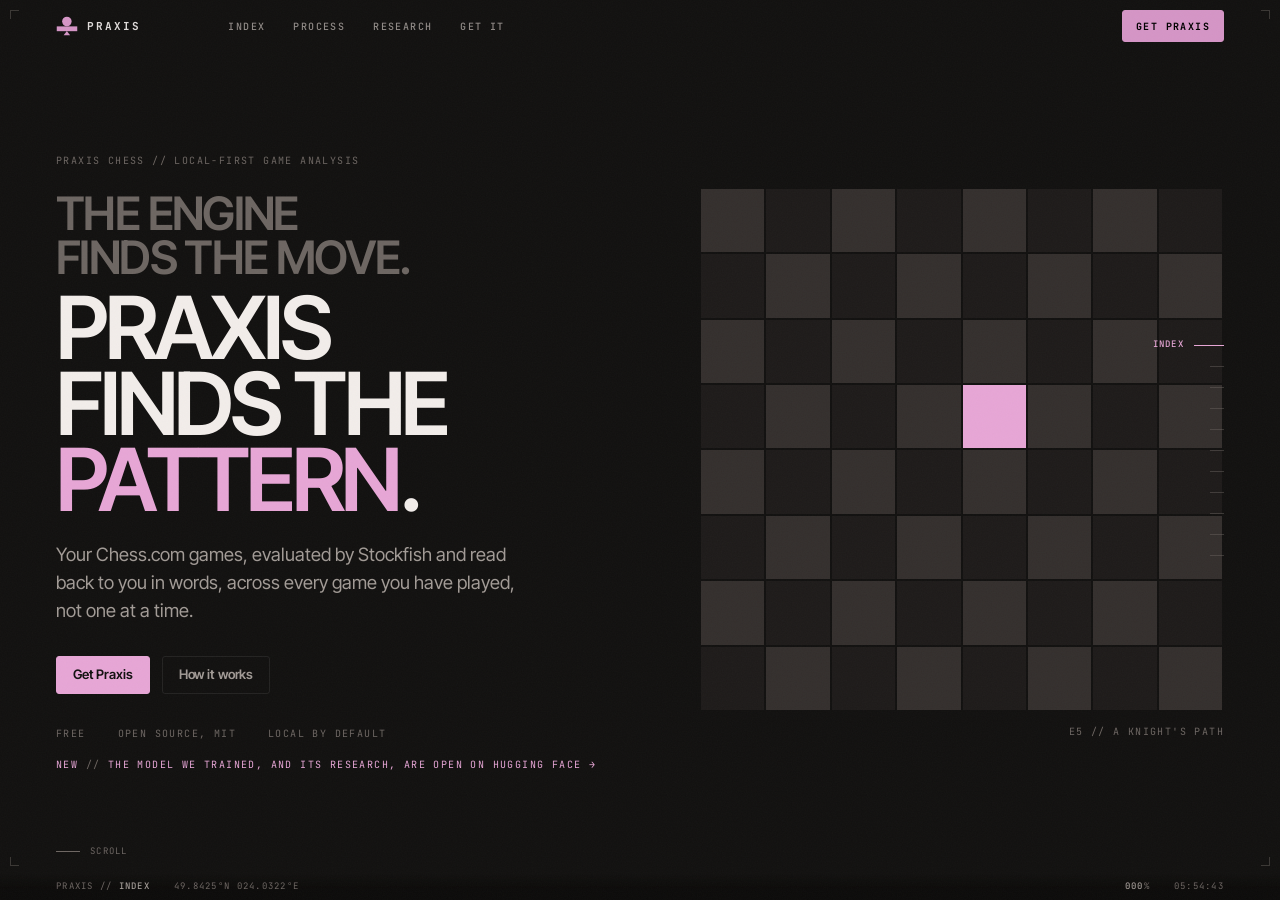
==== commit fcf791c2: "refactor: hugging Face links, knight's-tour hero" ====
--- a/index.html
+++ b/index.html
@@ -4,7 +4,7 @@
 <meta charset="UTF-8" />
 <meta name="viewport" content="width=device-width, initial-scale=1, viewport-fit=cover" />
 <title>Praxis Chess · the engine finds the move, Praxis finds the pattern</title>
-<meta name="description" content="Praxis Chess evaluates your Chess.com games with Stockfish, checks every diagnosis against the engine's evidence, explains it with local language models, and turns your mistakes into patterns and drills. Runs on your machine; open source." />
+<meta name="description" content="Praxis Chess evaluates your Chess.com games with Stockfish, checks every diagnosis against the engine's evidence, explains it with local language models, and turns your mistakes into patterns and drills. Runs on your machine; open source, with the model it trained open on Hugging Face." />
 <meta name="color-scheme" content="dark" />
 <meta name="theme-color" content="#121110" />
 <link rel="canonical" href="https://praxis-chess.github.io/" />
@@ -113,7 +113,7 @@
     <a class="menu__link" href="/#download" data-spy="download end">Get Praxis <i>09</i></a>
   </nav>
   <div class="menu__foot">
-    <a class="btn btn--solid btn--wide" href="mailto:?subject=Praxis%20Chess&amp;body=Open%20this%20on%20your%20computer%3A%20https%3A%2F%2Fpraxis-chess.github.io%2F" data-share>Send to my computer</a>
+    <a class="btn btn--solid btn--wide" href="mailto:?subject=Praxis%20Chess&amp;body=Open%20this%20on%20your%20computer%3A%20https%3A%2F%2Fpraxis-chess.github.io%2F" data-share>Get Praxis</a>
     <a class="btn btn--quiet btn--wide" href="https://github.com/Praxis-Chess/Praxis-Chess" target="_blank" rel="noopener">View source</a>
   </div>
 </div>
@@ -155,7 +155,7 @@
                      carries [hidden]: .btn sets display, which beats the
                      attribute, and would show it on desktop. -->
                 <div class="hero__cta">
-                  <span class="m-only" hidden><a class="btn btn--solid" href="mailto:?subject=Praxis%20Chess&amp;body=Open%20this%20on%20your%20computer%3A%20https%3A%2F%2Fpraxis-chess.github.io%2F" data-share>Send to my computer</a></span>
+                  <span class="m-only" hidden><a class="btn btn--solid" href="mailto:?subject=Praxis%20Chess&amp;body=Open%20this%20on%20your%20computer%3A%20https%3A%2F%2Fpraxis-chess.github.io%2F" data-share>Get Praxis</a></span>
                   <a class="btn btn--solid m-cut" href="/#download">Get Praxis</a>
                   <a class="btn btn--quiet" href="/#pipeline">How it works</a>
                 </div>
@@ -164,6 +164,11 @@
                   <span class="micro-label">Open source, MIT</span>
                   <span class="micro-label">Local by default</span>
                 </div>
+                <!-- DESKTOP ONLY. The first screen is where a visitor from a post
+                     decides whether to scroll, and the trained model is the newest
+                     thing here. The phone hero is already full (design/mobile, Q1
+                     and Q3), so it is cut there; the menu and footer carry it. -->
+                <a class="hero__new micro-label m-cut" href="/#research">New <span class="dim2">//</span> the model we trained, and its research, are open on Hugging Face →</a>
               </div>
 
               <div class="hero__shot">
@@ -741,8 +746,8 @@
                 <div class="dl__rows">
                   <a class="dl__row" href="https://huggingface.co/collections/praxis-chess/praxis-chess-lora-v1" target="_blank" rel="noopener">
                     <span class="dl__i">01</span>
-                    <span class="dl__n">Models and dataset</span>
-                    <span class="dl__m">Hugging Face · adapters, GGUFs, data</span>
+                    <span class="dl__n">Models on Hugging Face</span>
+                    <span class="dl__m">Adapters, GGUFs, dataset, every answer</span>
                     <span class="dl__go">Open →</span>
                   </a>
                   <a class="dl__row" href="https://github.com/Praxis-Chess/Praxis-Chess/blob/lora-v1.0/training/reports/writeup_v1.md" target="_blank" rel="noopener">
@@ -759,8 +764,9 @@
                   </a>
                 </div>
                 <p class="micro-label m-cut" style="margin-top:var(--s-5)">
-                  95% CI 99.6–99.9 <span class="dim2">//</span> 4B: 99.7% true,
-                  86.8% pass <span class="dim2">//</span> public data only
+                  Qwen3.5-2B + LoRA <span class="dim2">//</span> Apache-2.0
+                  <span class="dim2">//</span> 95% CI 99.6–99.9 <span class="dim2">//</span>
+                  4B: 99.7% true, 86.8% pass
                 </p>
               </div>
             </div>
@@ -789,9 +795,6 @@
                   the link and set it up on your computer. No account; only
                   your Chess.com username.
                 </p>
-                <div class="dl__send m-only" hidden>
-                  <a class="btn btn--solid btn--wide" href="mailto:?subject=Praxis%20Chess&amp;body=Open%20this%20on%20your%20computer%3A%20https%3A%2F%2Fpraxis-chess.github.io%2F" data-share>Send to my computer</a>
-                </div>
                 <div class="dl__cta m-cut">
                   <a class="btn btn--solid" href="https://github.com/Praxis-Chess/Praxis-Chess#getting-started" target="_blank" rel="noopener">Setup guide</a>
                 </div>
@@ -834,10 +837,10 @@
                     <span class="dl__m">Docker, Stockfish, Ollama, then two servers</span>
                     <span class="dl__go">Read →</span>
                   </a>
-                  <a class="dl__row m-cut" href="https://huggingface.co/collections/praxis-chess/praxis-chess-lora-v1" target="_blank" rel="noopener">
+                  <a class="dl__row m-cut" href="https://huggingface.co/praxis-chess/praxis-chess-reasoner-qwen3.5-2b-GGUF" target="_blank" rel="noopener">
                     <span class="dl__i">03</span>
-                    <span class="dl__n">Trained models</span>
-                    <span class="dl__m">Hugging Face · optional commentary model</span>
+                    <span class="dl__n">Commentary model</span>
+                    <span class="dl__m">Hugging Face · ready to run in Ollama</span>
                     <span class="dl__go">Open →</span>
                   </a>
                 </div>
@@ -869,7 +872,6 @@
                 Find out what they <span class="pink">keep teaching you</span>.
               </p>
               <div class="end__row at at--fade" style="--s0:.30;--inv:4">
-                <span class="m-only" hidden><a class="btn btn--solid" href="mailto:?subject=Praxis%20Chess&amp;body=Open%20this%20on%20your%20computer%3A%20https%3A%2F%2Fpraxis-chess.github.io%2F" data-share>Send to my computer</a></span>
                 <a class="btn btn--solid m-cut" href="https://github.com/Praxis-Chess/Praxis-Chess#getting-started" target="_blank" rel="noopener">Get Praxis</a>
                 <a class="btn btn--quiet" href="https://github.com/Praxis-Chess/Praxis-Chess" target="_blank" rel="noopener">Read the source</a>
               </div>
--- a/css/site.css
+++ b/css/site.css
@@ -568,6 +568,11 @@
 .hero__l2{ margin-top:.05em; }
 .hero__cta{ margin-top:var(--s-6); display:flex; gap:var(--s-3); flex-wrap:wrap; }
 .hero__meta{ margin-top:var(--s-6); display:flex; gap:var(--s-6); flex-wrap:wrap; }
+/* The one line in the hero that leaves the product for the research. Set as
+   a label, not a button: it is news, and the two buttons above are the
+   actions. */
+.hero__new{ display:inline-block; margin-top:var(--s-4); color:var(--orchid); text-decoration:none; }
+.hero__new:hover,.hero__new:focus-visible{ text-decoration:underline; text-underline-offset:3px; }
 .hero__shot{
   position:relative; z-index:1;
   transform:translate3d(0, calc(var(--p) * -21vh), 0);
--- a/css/mobile.css
+++ b/css/mobile.css
@@ -81,7 +81,6 @@
     padding-block:var(--s-8);
   }
   .scene:first-child .scene__pin{ padding-top:calc(var(--header-h) + var(--s-7)); }
-  .scene + .scene .scene__pin{ border-top:1px solid var(--hairline); }
   .scene__in,.scene__in--wide{ max-width:none; }
 
   /* THE SCRUB IS GONE, SO THE THINGS IT DROVE MUST BE ON.
@@ -510,12 +509,28 @@
 
   /* ---- masthead --------------------------------------------------------- */
   .brand{ min-height:44px; min-width:44px; }
-  .hdr__actions .btn{ min-height:44px; height:44px; padding:0 14px; }
+  /* Drawn at the logo's and the burger's scale, so the masthead reads as one
+     row of small marks rather than a button with an icon either side. The
+     finger still gets 44px: the ::after extends the hit area past the box. */
+  .hdr__actions .btn{
+    position:relative; min-height:0; height:24px; padding:0 10px;
+    font-size:10px;
+  }
+  .hdr__actions .btn::after{ content:''; position:absolute; inset:-10px -4px; }
   /* One solid control per screen. Over the hero, whose own primary is right
-     there, the masthead's is an outline; js/phone.js sets .is-past-hero once
-     that button has scrolled away and the masthead's becomes the primary. */
+     there, the masthead's is hidden; js/phone.js sets .is-past-hero once the
+     second section reaches the masthead, and the masthead's comes into focus
+     out of a blur. It keeps its box while hidden, so the burger never shifts. */
+  .hdr__actions .btn--solid{
+    transition:opacity .35s ease, filter .35s ease, transform .35s ease,
+               visibility .35s, background var(--dur-fast), border-color var(--dur-fast);
+  }
   html.is-mobile:not(.is-past-hero) .hdr__actions .btn--solid{
-    background:transparent; color:var(--orchid); border-color:var(--hairline-lit);
+    opacity:0; visibility:hidden; pointer-events:none;
+    filter:blur(6px); transform:scale(.94);
+  }
+  @media (prefers-reduced-motion:reduce){
+    html.is-mobile:not(.is-past-hero) .hdr__actions .btn--solid{ filter:none; transform:none; }
   }
   /* Reading progress, the phone's version of the desktop strip's bar. */
   .hdr__bar{
@@ -659,12 +674,10 @@
   html.has-reveal #research .met.rvl:not(.is-in)::after{ background-size:0 100%, auto; }
 
   /* ---- 10 get praxis ---------------------------------------------------- */
-  .dl__send{ margin-top:var(--s-5); }
   .dlg{ gap:var(--s-5); }
 
   /* ---- 11 end ----------------------------------------------------------- */
   .end__row{ margin-top:var(--s-6); gap:var(--s-3); }
-  .end__row .m-only{ display:contents; }
 
   /* ---- captures you can open --------------------------------------------
      js/phone.js makes each visible capture a button and adds this tag. Same
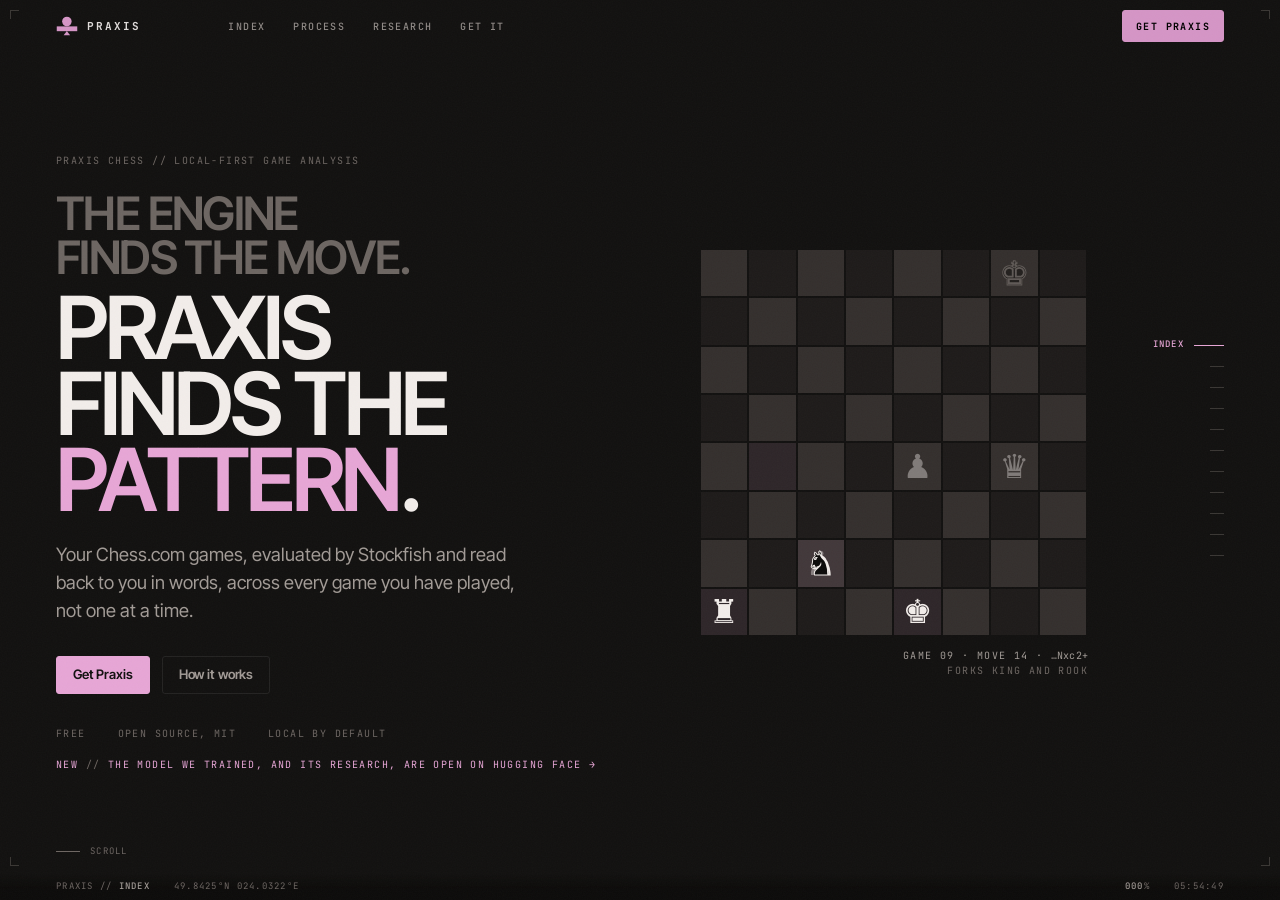
==== commit fd42dddd: "docker link update" ====
--- a/index.html
+++ b/index.html
@@ -172,18 +172,20 @@
               </div>
 
               <div class="hero__shot">
-                <!-- THE IDEA, NOT THE EVIDENCE. This slot used to hold a crop
-                     of the game-analysis capture, which is the product's proof
-                     but read as a cramped window at hero size. The og-image
-                     already said the idea in one picture: a board with one
-                     marked square. js/heroboard.js builds it and walks the
-                     square through a knight's tour, one jump every 2.4 s, with
-                     a fading trail: one square, again and again, becoming a
-                     shape. The analysis capture still appears in scene 05. -->
+                <!-- THE IDEA, AS A STORY. js/heroboard.js plays four short games in
+                     which the opponent's knight lands on c2 and forks the king
+                     on e1 and the rook on a1. Each fork leaves marks; marks
+                     that come back get brighter; then the pieces go and the
+                     marks join into the shape. Stockfish flags the move,
+                     Praxis finds the pattern. Every position is a real, legal
+                     one (tools/check-hero.js proves it with chess.js). The
+                     caption below is the finding, so the board makes sense
+                     with JavaScript off and is what reduced motion shows. -->
                 <div class="pboard" data-pboard role="img"
-                     aria-label="A dark chessboard with one square marked in orchid. The mark jumps like a knight from square to square, leaving a fading trail."></div>
+                     aria-label="Animated example on a chessboard. In four games, the opponent's knight lands on c2, checking the king on e1 and attacking the rook on a1. Each fork leaves a mark, the same squares light up again and again, and the board ends on the pattern Praxis finds: knight forks on c2."></div>
                 <p class="micro-label pboard__read" aria-hidden="true">
-                  <span class="m-cut"><span data-pboard-sq>e5</span> <span class="dim2">//</span> a knight's path</span><span class="m-only" hidden>A move is a square <span class="dim2">//</span> a habit is a shape</span>
+                  <span class="pboard__l" data-pboard-l1>Pattern &middot; knight forks on <span class="pboard__san">c2</span></span>
+                  <span class="pboard__l" data-pboard-l2>Example &middot; 9 of 31 games</span>
                 </p>
               </div>
             </div>
@@ -250,7 +252,7 @@
                    saying so once costs a line and makes the whole grid land. -->
               <div class="prob__many at at--out" style="--s0:.64;--inv:9">
                 <p class="prob__key at at--fade" style="--s0:.17;--inv:12">
-                  Every time you played it <span class="dim2">//</span>
+                  One pattern, different moves <span class="dim2">//</span>
                   game <span class="dim2">·</span> move <span class="dim2">·</span> what it cost you
                 </p>
                 <p class="mvf at" style="--s0:.20;--inv:9"><i>g412</i><b>Nxd5</b><s>−2.3</s></p>
@@ -262,7 +264,7 @@
                 <p class="mvf at" style="--s0:.32;--inv:9"><i>g318</i><b>Rxe5</b><s>−2.4</s></p>
                 <p class="mvf at" style="--s0:.34;--inv:9"><i>g301</i><b>Nxc6</b><s>−2.8</s></p>
                 <p class="mvf at" style="--s0:.36;--inv:9"><i>g288</i><b>Bxf2</b><s>−3.4</s></p>
-                <p class="mvf at" style="--s0:.38;--inv:9"><i>g274</i><b>Nxd5</b><s>−2.2</s></p>
+                <p class="mvf at" style="--s0:.38;--inv:9"><i>g274</i><b>Bxe6</b><s>−2.2</s></p>
                 <p class="mvf at" style="--s0:.40;--inv:9"><i>g259</i><b>Qxe4</b><s>−1.8</s></p>
                 <p class="mvf at" style="--s0:.42;--inv:9"><i>g241</i><b>Nxf6</b><s>−2.7</s></p>
                 <p class="mvf at" style="--s0:.44;--inv:9"><i>g226</i><b>Rxd4</b><s>−2.1</s></p>
@@ -387,7 +389,7 @@
       <section class="scene" id="pipeline" data-len="2.4" aria-label="How it works">
         <div class="scene__pin">
           <div class="scene__in scene__in--wide">
-            <p class="rule" style="margin-bottom:var(--s-6)"><span><span class="rule__n">04 / </span><span class="m-cut">Six stages. The engine decides; models only put it in words</span><span class="m-only" hidden>Six stages <span class="dim2">//</span> tap one to open it</span></span></p>
+            <p class="rule" style="margin-bottom:var(--s-6)"><span><span class="rule__n">03 / </span><span class="m-cut">Six stages. The engine decides; models only put it in words</span><span class="m-only" hidden>Six stages <span class="dim2">//</span> tap one to open it</span></span></p>
 
             <div class="pipe">
               <div class="pipe__feed">
@@ -451,7 +453,7 @@
                   <span class="met at at--fade" style="--s0:.60;--inv:12">
                     <b class="met__v">3</b><span class="met__l">written per game</span></span>
                   <span class="met at at--fade" style="--s0:.80;--inv:12">
-                    <b class="met__v"><span>0</span></b><span class="met__l">models deciding severity</span></span>
+                    <b class="met__v"><span>5·10·20</span></b><span class="met__l" title="Points of winning chance lost: 5 inaccuracy, 10 mistake, 20 blunder">win-% drop sets severity</span></span>
                 </div>
               </div>
             </div>
@@ -514,7 +516,7 @@
           <div class="scene__in scene__in--wide">
             <div class="local">
               <div>
-                <p class="rule" style="margin-bottom:var(--s-5)"><span><span class="rule__n">06 / </span>Evidence</span></p>
+                <p class="rule" style="margin-bottom:var(--s-5)"><span><span class="rule__n">05 / </span>Evidence</span></p>
                 <h2 class="t-big">A claim needs<br />a fact <span class="pink">behind it</span>.</h2>
                 <p class="t-read m-cut" style="margin-top:var(--s-5)">
                   Language models write fluent chess nonsense. So Praxis computes the
@@ -577,7 +579,7 @@
       <section class="scene" id="practice" data-len="2.6" aria-label="From analysis to practice">
         <div class="scene__pin">
           <div class="scene__in scene__in--wide">
-            <p class="rule" style="margin-bottom:var(--s-5)"><span><span class="rule__n">07 / </span>Analysis becomes practice<span class="m-cut"> <span class="dim2">//</span> screens show demo data</span></span></p>
+            <p class="rule" style="margin-bottom:var(--s-5)"><span><span class="rule__n">06 / </span>Analysis becomes practice<span class="m-cut"> <span class="dim2">//</span> screens show demo data</span></span></p>
 
             <div class="prac">
               <!-- EACH CAPTURE AND ITS WORD ARE ONE CELL.
@@ -649,7 +651,7 @@
           <div class="scene__in scene__in--wide">
             <div class="local">
               <div>
-                <p class="rule" style="margin-bottom:var(--s-5)"><span><span class="rule__n">08 / </span>Where it runs</span></p>
+                <p class="rule" style="margin-bottom:var(--s-5)"><span><span class="rule__n">07 / </span>Where it runs</span></p>
                 <h2 class="t-mega">On your<br />machine.<br /><span class="pink">By default.</span></h2>
                 <p class="t-read m-cut" style="margin-top:var(--s-5)">
                   The engine, the models and the database are processes on your
@@ -715,8 +717,8 @@
           <div class="scene__in scene__in--wide">
             <div class="dlg">
               <div>
-                <p class="rule" style="margin-bottom:var(--s-5)"><span><span class="rule__n">09 / </span>Research</span></p>
-                <h2 class="t-big">Can a 2B model<br />explain <span class="pink">truthfully</span>?</h2>
+                <p class="rule" style="margin-bottom:var(--s-5)"><span><span class="rule__n">08 / </span>Research</span></p>
+                <h2 class="t-big">99.7% of its claims true.<br />We still ship the <span class="pink">rules</span>.</h2>
                 <p class="t-note m-cut" style="margin-top:var(--s-4)">
                   Qwen3.5 2B and 4B, fine-tuned with LoRA on the same answers, with
                   only the input changing: the bare board, engine numbers, a flat fact
@@ -775,79 +777,132 @@
       </section>
 
       <!-- ================================================================
-           10 · GET IT
+           09 · INSTALL
+           What Docker does, drawn as it happens. On the desktop build the
+           scene's own --p drives the timeline: each bar fills in order, and
+           its LENGTH is its share of the real download, so the chart is also
+           the answer to "where do the 8.5 GB go". It is labelled as a
+           timeline, not a live installer, because it is not one.
+           js/install.js only re-times it when a toggle changes; the motion
+           itself is CSS. Without JS the defaults below are complete.
+           On a phone: four static steps and one stacked bar.
            =============================================================== -->
-      <section class="scene" id="download" data-len="1.6" aria-label="Download">
+      <section class="scene" id="download" data-len="2.2" aria-label="Install">
         <div class="scene__pin">
           <div class="scene__in scene__in--wide">
             <div class="dlg">
               <div>
-                <p class="rule" style="margin-bottom:var(--s-5)"><span><span class="rule__n">10 / </span><span class="m-cut">Run it</span><span class="m-only" hidden>Get Praxis</span></span></p>
-                <h2 class="t-big">Runs from source,<br /><span class="pink">on your machine</span>.</h2>
+                <p class="rule" style="margin-bottom:var(--s-5)"><span><span class="rule__n">09 / </span><span class="m-cut">Install</span><span class="m-only" hidden>Get Praxis</span></span></p>
+                <h2 class="t-big">Three commands.<br /><span class="pink">Docker</span> does the rest.</h2>
                 <p class="t-note m-cut" style="margin-top:var(--s-4)">
-                  There is no installer yet. Clone the repository, start PostgreSQL in
-                  Docker, point it at Stockfish, pull the Ollama models, then start the
-                  backend and the frontend. No account; it needs only your Chess.com
-                  username.
+                  No Java, Node or chess engine to install. Docker builds Praxis with
+                  Stockfish 19 inside, downloads the models, and serves it on this
+                  computer only. No account: open it and enter your Chess.com username.
                 </p>
                 <p class="t-note m-only" hidden style="margin-top:var(--s-4)">
-                  Praxis is a desktop app with no installer yet. Send yourself
-                  the link and set it up on your computer. No account; only
-                  your Chess.com username.
-                </p>
-                <div class="dl__cta m-cut">
-                  <a class="btn btn--solid" href="https://github.com/Praxis-Chess/Praxis-Chess#getting-started" target="_blank" rel="noopener">Setup guide</a>
-                </div>
+                  Praxis runs on a computer, with Docker. Send yourself the link and
+                  set it up there. No account; only your Chess.com username.
+                </p>
+
+                <ol class="ins-m m-only" hidden aria-label="Install steps">
+                  <li><b>01</b><span>Install Docker Desktop</span></li>
+                  <li><b>02</b><span>Clone the repository</span></li>
+                  <li><b>03</b><span class="mono">docker compose -f docker/compose.yaml up -d --build</span></li>
+                  <li><b>04</b><span>Open localhost:8086, enter your username</span></li>
+                </ol>
+                <div class="ins-m__bar m-only" hidden role="img"
+                     aria-label="First download, 8.5 GB: explanations model 4.7 GB, Ask Prax model 2.5 GB, commentary model 1.3 GB">
+                  <i style="flex:4.68"></i><i style="flex:2.5"></i><i style="flex:1.27"></i>
+                </div>
+                <p class="micro-label m-only" hidden style="margin-top:var(--s-3)">
+                  8.5 GB of models <span class="dim2">//</span> 3.8 GB light
+                </p>
+
                 <div class="m-cut" style="margin-top:var(--s-6)">
                   <details class="faq__i">
                     <summary class="faq__q">Does any of my data leave the machine? <i>+</i></summary>
-                    <p class="faq__a">Not by default. The only outbound request is to the
-                      public Chess.com archive endpoint, for games under your own username.
-                      No account, no telemetry. Web research and a cloud model provider are
-                      optional, off until you configure them, and a cloud provider receives
-                      the positions it is asked about.</p>
+                    <p class="faq__a">Not by default. The only outbound requests are to the
+                      public Chess.com archive for games under your own username, and the
+                      one-time model downloads. No account, no telemetry. Web research and a
+                      cloud model provider are optional, off until you configure them, and a
+                      cloud provider receives the positions it is asked about.</p>
                   </details>
                   <details class="faq__i">
                     <summary class="faq__q">Do I need a GPU? <i>+</i></summary>
-                    <p class="faq__a">It helps. Praxis was built and measured on a 4 GB
-                      laptop GPU. Ollama falls back to the CPU without one, which works but
-                      is much slower; Stockfish always runs on the CPU.</p>
+                    <p class="faq__a">It helps. With an NVIDIA card, add the GPU file shown
+                      under Windows · Linux. Docker on a Mac cannot use the GPU, so on a Mac
+                      the models run in Ollama installed natively. Without a GPU the models
+                      run on the CPU, which works but is much slower; Stockfish always runs
+                      on the CPU.</p>
                   </details>
                   <details class="faq__i">
-                    <summary class="faq__q">Can I use a different engine or model? <i>+</i></summary>
-                    <p class="faq__a">It is built and tested with Stockfish. The explanation
-                      and report models can be any model Ollama serves; Ask Prax needs one
-                      that supports tool calling. Any OpenAI-compatible provider can also be
-                      configured per feature.</p>
+                    <summary class="faq__q">How do I back up my games? <i>+</i></summary>
+                    <p class="faq__a">One command writes a database dump to a backups
+                      folder: <span class="mono">docker compose -f docker/compose.yaml run --rm backup</span>.
+                      The install guide covers restoring, upgrading and uninstalling.</p>
                   </details>
                 </div>
               </div>
 
-              <div>
-                <div class="dl__rows">
-                  <a class="dl__row" href="https://github.com/Praxis-Chess/Praxis-Chess" target="_blank" rel="noopener">
-                    <span class="dl__i">01</span>
-                    <span class="dl__n">Source</span>
-                    <span class="dl__m">GitHub · MIT licence</span>
-                    <span class="dl__go">GitHub →</span>
-                  </a>
-                  <a class="dl__row" href="https://github.com/Praxis-Chess/Praxis-Chess#getting-started" target="_blank" rel="noopener">
-                    <span class="dl__i">02</span>
-                    <span class="dl__n">Setup guide</span>
-                    <span class="dl__m">Docker, Stockfish, Ollama, then two servers</span>
-                    <span class="dl__go">Read →</span>
-                  </a>
-                  <a class="dl__row m-cut" href="https://huggingface.co/praxis-chess/praxis-chess-reasoner-qwen3.5-2b-GGUF" target="_blank" rel="noopener">
-                    <span class="dl__i">03</span>
-                    <span class="dl__n">Commentary model</span>
-                    <span class="dl__m">Hugging Face · ready to run in Ollama</span>
-                    <span class="dl__go">Open →</span>
-                  </a>
-                </div>
-                <p class="micro-label m-cut" style="margin-top:var(--s-5)">
-                  JDK 21+ <span class="dim2">//</span> Docker <span class="dim2">//</span>
-                  Stockfish <span class="dim2">//</span> Node.js <span class="dim2">//</span>
-                  Ollama <span class="dim2">//</span> ~8 GB for the default models
+              <div class="ins m-cut" data-install>
+                <div class="ins__opts">
+                  <div class="ins__seg" role="group" aria-label="Your computer">
+                    <button type="button" data-os="gpu" aria-pressed="true">Windows · Linux, NVIDIA</button>
+                    <button type="button" data-os="mac" aria-pressed="false">Mac</button>
+                    <button type="button" data-os="cpu" aria-pressed="false">No GPU</button>
+                  </div>
+                  <div class="ins__seg" role="group" aria-label="Models">
+                    <button type="button" data-set="standard" aria-pressed="true">Standard</button>
+                    <button type="button" data-set="light" aria-pressed="false">Light</button>
+                  </div>
+                </div>
+
+                <p class="ins__pre" data-ins-pre hidden>First: install Ollama from ollama.com and start it.</p>
+                <ol class="ins__cmds">
+                  <li><code>git clone https://github.com/Praxis-Chess/Praxis-Chess.git</code>
+                    <button type="button" class="ins__copy" data-copy="git clone https://github.com/Praxis-Chess/Praxis-Chess.git"><span data-label>copy</span></button></li>
+                  <li><code>cd Praxis-Chess</code>
+                    <button type="button" class="ins__copy" data-copy="cd Praxis-Chess"><span data-label>copy</span></button></li>
+                  <li><code data-ins-up>docker compose -f docker/compose.yaml -f docker/compose.gpu.yaml up -d --build</code>
+                    <button type="button" class="ins__copy" data-ins-copy data-copy="docker compose -f docker/compose.yaml -f docker/compose.gpu.yaml up -d --build"><span data-label>copy</span></button></li>
+                </ol>
+                <p class="ins__pre" data-ins-light hidden>Light set: copy <span class="mono">docker/.env.example</span> to <span class="mono">docker/.env</span> and uncomment its two light-set lines first.</p>
+
+                <p class="micro-label ins__k"><span>What <span class="mono">up</span> does <span class="dim2">//</span> length = share of download</span><span class="ins__hint" aria-hidden="true">scroll to run it ↓</span></p>
+                <ul class="ins__rows">
+                  <li class="ins__row at" data-row="db" style="--s0:.08;--inv:20">
+                    <span class="ins__n">database<small>PostgreSQL</small></span><span class="ins__t" style="--w:.08"><i></i></span>
+                    <span class="ins__v">ready<b>✓</b></span></li>
+                  <li class="ins__row at" data-row="app" style="--s0:.12;--inv:12">
+                    <span class="ins__n">app<small>Stockfish 19 inside</small></span><span class="ins__t" style="--w:.14"><i></i></span>
+                    <span class="ins__v">built<b>✓</b></span></li>
+                  <li class="ins__row at" data-row="qwen2.5:7b" data-gb="4.68" style="--s0:.22;--inv:3.4">
+                    <span class="ins__n">qwen2.5:7b<small>explanations, reports</small></span><span class="ins__t" style="--w:1"><i></i></span>
+                    <span class="ins__v">4.7 GB<b>✓</b></span></li>
+                  <li class="ins__row at" data-row="qwen3:4b-instruct" data-gb="2.5" style="--s0:.515;--inv:6.4">
+                    <span class="ins__n">qwen3:4b-instruct<small>Ask Prax</small></span><span class="ins__t" style="--w:.534"><i></i></span>
+                    <span class="ins__v">2.5 GB<b>✓</b></span></li>
+                  <li class="ins__row at" data-row="praxis-grid-2b-r3" data-gb="1.27" style="--s0:.672;--inv:12.6">
+                    <span class="ins__n">praxis-grid-2b-r3<small>checked commentary, trained for Praxis</small></span><span class="ins__t" style="--w:.271"><i></i></span>
+                    <span class="ins__v">1.3 GB<b>✓</b></span></li>
+                </ul>
+                <p class="ins__done at at--fade" style="--s0:.78;--inv:8">
+                  → open <span class="mono">localhost:8086</span>, then Settings → Player
+                </p>
+
+                <div class="ins__foot">
+                  <label class="ins__speed">At
+                    <input type="number" inputmode="numeric" min="1" max="10000" step="1" value="50" data-ins-speed aria-label="Your download speed in megabits per second" />
+                    Mbit/s
+                  </label>
+                  <span class="ins__total" data-ins-total aria-live="polite">8.5 GB of models ≈ 23 min of download</span>
+                </div>
+                <p class="ins__links micro-label">
+                  <a href="https://github.com/Praxis-Chess/Praxis-Chess" target="_blank" rel="noopener">Source · MIT</a>
+                  <span class="dim2">//</span>
+                  <a href="https://github.com/Praxis-Chess/Praxis-Chess/blob/main/docker/INSTALL.md" target="_blank" rel="noopener">Install guide</a>
+                  <span class="dim2">//</span>
+                  <a href="https://huggingface.co/praxis-chess/praxis-chess-reasoner-qwen3.5-2b-GGUF" target="_blank" rel="noopener">Commentary model</a>
                 </p>
               </div>
             </div>
@@ -856,7 +911,7 @@
       </section>
 
       <!-- ================================================================
-           09 · THE END
+           10 · THE END
            =============================================================== -->
       <section class="scene" id="end" data-len="1.2" aria-label="Get Praxis">
         <div class="scene__pin">
@@ -872,7 +927,7 @@
                 Find out what they <span class="pink">keep teaching you</span>.
               </p>
               <div class="end__row at at--fade" style="--s0:.30;--inv:4">
-                <a class="btn btn--solid m-cut" href="https://github.com/Praxis-Chess/Praxis-Chess#getting-started" target="_blank" rel="noopener">Get Praxis</a>
+                <a class="btn btn--solid m-cut" href="/#download">Get Praxis</a>
                 <a class="btn btn--quiet" href="https://github.com/Praxis-Chess/Praxis-Chess" target="_blank" rel="noopener">Read the source</a>
               </div>
             </div>
@@ -937,7 +992,7 @@
   var mobile = document.documentElement.classList.contains('is-mobile');
   var list = ['lifecycle', 'isolate', 'dormancy', 'nav', 'board', 'heroboard', 'copy',
               'shots', 'strip', 'a11y', 'fps']
-    .concat(mobile ? ['reveal', 'phone'] : ['scroll'])
+    .concat(mobile ? ['reveal', 'phone'] : ['scroll', 'install'])
     .concat(['boot']);
   for (var i = 0; i < list.length; i++) {
     var s = document.createElement('script');
--- a/css/site.css
+++ b/css/site.css
@@ -593,25 +593,149 @@
 .hero__shot .shot{ aspect-ratio:16 / 10; }
 
 /* The hero board (js/heroboard.js). Square, hairline gaps of the page's own
-   canvas between the squares, exactly as the og-image draws them. The trail
-   is an inset wash rather than a second colour, so it reads the same on a
-   light and a dark square. */
+   canvas between the squares, exactly as the og-image draws them. It plays
+   four games' worth of one knight fork and then the pattern they make; see
+   the script for the story. Everything here reads existing tokens: the board
+   pair, the orchid, the text greys. The marks are an inset wash of the orchid
+   at an alpha the script sets (--heat), so they read the same on a light and
+   a dark square and never become a second colour. */
 .pboard{
+  position:relative;
+  /* Glyphs are sized off the board's own width (cqw), so a piece is the
+     same fraction of its square on a 266px phone board and a 544px desktop
+     one, with no resize handler. */
+  container-type:inline-size;
   display:grid; grid-template-columns:repeat(8, 1fr); gap:2px; padding:2px;
   width:min(100%, 34rem); aspect-ratio:1 / 1; max-width:100%;
   margin-left:auto; background:var(--canvas);
 }
 .pboard__sq{
-  display:block; background:var(--pboard-dark);
-  transition:background-color .7s ease, box-shadow .7s ease;
+  position:relative; display:block; background:var(--pboard-dark);
+  /* The squares are <i> elements, which every browser italicises by default.
+     Empty squares never showed it; a piece glyph inherits it, and since no
+     chess-symbol font has an italic, the browser fakes one by slanting the
+     piece. */
+  font-style:normal;
+  box-shadow:inset 0 0 0 100vmax rgba(231,166,214,var(--heat, 0));
+  transition:background-color .3s ease, box-shadow .45s ease;
 }
 .pboard__sq.is-light{ background:var(--pboard-light); }
-.pboard__sq.is-on{ background:var(--orchid); }
-.pboard__sq.is-t1{ box-shadow:inset 0 0 0 100vmax rgba(231,166,214,.34); }
-.pboard__sq.is-t2{ box-shadow:inset 0 0 0 100vmax rgba(231,166,214,.18); }
-.pboard__sq.is-t3{ box-shadow:inset 0 0 0 100vmax rgba(231,166,214,.08); }
-.pboard__read{ margin-top:var(--s-3); text-align:right; font-variant-numeric:tabular-nums; }
-@media (prefers-reduced-motion: reduce){ .pboard__sq{ transition:none; } }
+/* The fork square: a pulse when the knight lands, solid at the reveal. */
+.pboard__sq.is-hit,.pboard__sq.is-on{ background:var(--orchid); }
+
+/* Pieces sit out of flow inside their square, so a glyph can never change a
+   row's height: the board does not move while the loop runs. */
+.pboard__pc{
+  position:absolute; inset:0; display:grid; place-items:center;
+  /* Above every square, not just the ones before it: the squares are
+     positioned too, so they paint in grid order, and a knight sliding from e3
+     to c2 crosses d2, which comes later in the grid and would cover it. */
+  z-index:2;
+  font-size:8.6cqw; line-height:1; pointer-events:none; user-select:none;
+  opacity:0;
+  transition:opacity .15s ease, transform .4s var(--ease-out);
+}
+.pboard__pc.is-in{ opacity:1; }
+.pboard__pc.is-ctx.is-in{ opacity:.4; }
+.pboard__pc[data-c="w"]{ color:var(--text-primary); }
+/* A black piece on a near-black board: dark fill, grey outline. The fill
+   alone (as js/board.js draws it on the light analysis board) disappears
+   here. */
+.pboard__pc[data-c="b"]{
+  color:var(--canvas-deep);
+  -webkit-text-stroke:1px var(--text-secondary);
+}
+/* The knight is the actor, and it crosses dark squares on its way in: its
+   outline is the light grey, so it never drops out mid-slide. */
+.pboard__pc[data-c="b"]:not(.is-ctx){ -webkit-text-stroke-color:var(--text-primary); }
+
+/* The lines: the fork's two prongs, and at the reveal the knight's ways into
+   the square. pathLength="1" on each line lets one dash animate any of them. */
+.pboard__fx{
+  position:absolute; inset:0; width:100%; height:100%;
+  z-index:1;   /* over the squares, under the pieces */
+  pointer-events:none; overflow:visible;
+}
+.pboard__fx line{
+  fill:none; stroke:var(--orchid); stroke-linecap:round;
+  stroke-dasharray:1; stroke-dashoffset:1;
+  /* The overlay's viewBox is the board in pixels; non-scaling keeps a
+     1px wire 1px if the board is resized mid-frame. */
+  vector-effect:non-scaling-stroke;
+  transition:stroke-dashoffset .45s var(--ease-out), opacity .3s ease;
+}
+.pboard__fx line.is-drawn{ stroke-dashoffset:0; }
+.pboard__fx .is-fork{ stroke-width:1.5; opacity:.9; }
+.pboard__fx .is-spoke{ stroke-width:1; opacity:.45; }
+
+/* The reveal's instrument marks. All one colour: the orchid at different
+   weights. Each scales in about its own centre (fill-box), except the
+   brackets, which the script points at c2 so all four close on it. */
+.pboard__fx .fx-node,.pboard__fx .fx-bead{
+  fill:var(--orchid); opacity:0;
+  transform:scale(.3); transform-box:fill-box; transform-origin:center;
+  transition:opacity .25s ease, transform .35s var(--ease-out);
+}
+.pboard__fx .fx-node.is-in{ opacity:1; transform:none; }
+/* Beads sit on the wire brighter than the wire itself, so a faint spoke
+   still reads as a line of points. */
+.pboard__fx .fx-bead.is-in{ opacity:.85; transform:none; }
+.pboard__fx .fx-ring{
+  fill:none; stroke:var(--orchid); stroke-width:1; vector-effect:non-scaling-stroke;
+  opacity:0; transform:scale(.5); transform-box:fill-box; transform-origin:center;
+  transition:opacity .35s ease, transform .5s var(--ease-out);
+}
+.pboard__fx .fx-ring.is-in{ opacity:.4; transform:none; }
+.pboard__fx .fx-tick{
+  fill:none; stroke:var(--orchid); stroke-width:1.5; stroke-linecap:square;
+  vector-effect:non-scaling-stroke;
+  opacity:0; transform:scale(1.45);
+  transition:opacity .3s ease, transform .5s var(--ease-out);
+}
+.pboard__fx .fx-tick.is-in{ opacity:1; transform:none; }
+/* Driven by the Web Animations API (the pulses loop until the fade); at
+   rest they are invisible, so a pulse waiting on its delay shows nothing. */
+.pboard__fx .fx-pulse{ fill:var(--orchid); opacity:0; }
+.pboard__fx .fx-ripple{
+  fill:none; stroke:var(--orchid); stroke-width:1; vector-effect:non-scaling-stroke;
+  transform-box:fill-box; transform-origin:center; opacity:0;
+}
+.pboard__fx .is-gone{ opacity:0 !important; transition:opacity .3s ease; }
+
+/* The caption: two lines, always reserved, so a short label and a long one
+   leave the page in the same place. Chess tokens keep their real case. */
+.pboard__read{
+  margin-top:var(--s-3); text-align:right; font-variant-numeric:tabular-nums;
+  min-height:3em;
+}
+.pboard__l{ display:block; transition:opacity .15s ease; }
+.pboard__l:first-child{ color:var(--text-secondary); }
+.pboard__read.is-swap .pboard__l{ opacity:0; }
+.pboard__san{ text-transform:none; letter-spacing:.02em; }
+
+@media (prefers-reduced-motion: reduce){
+  .pboard__sq,.pboard__pc,.pboard__fx *,.pboard__l{ transition:none; }
+}
+
+/* KEEP CLEAR OF THE RAIL. The section rail is fixed to the viewport's right
+   edge and hangs off the page gutter: its line, gap and label reach about
+   117px in from the gutter when hovering shows every label. The board is
+   right-aligned to that same gutter, so at 1280 and 1440 its h-file sat
+   under the rail.
+
+   The content is centred at 1420px wide, so its right edge is
+   50vw + min(50vw, 710px) - gutter, and the rail starts at
+   100vw - gutter - lane. The overlap is therefore
+   lane - max(0, 50vw - 710px): the gutter cancels out, and on a wide screen
+   (about 1690px and up) the push is zero and nothing changes. The lane is
+   the 117px plus a 19px breath. If .scene__in--wide's 1420px ever changes,
+   the 710px here changes with it. Tablet and phone hide the rail labels and
+   centre the board, so this is desktop only. */
+@media (min-width:1081px){
+  .hero__shot{ --rail-push:max(0px, calc(136px - max(0px, 50vw - 710px))); }
+  .pboard{ width:min(100% - var(--rail-push), 34rem); margin-right:var(--rail-push); }
+  .pboard__read{ margin-right:var(--rail-push); }
+}
 
 /* ==========================================================================
    8 · SCENE 02 — THE PROBLEM
@@ -864,7 +988,7 @@
 .arch__row--out .arch__k{ color:var(--orchid); }
 
 /* ==========================================================================
-   14 · SCENE 08 — DOWNLOAD
+   14 · SCENE 09 — INSTALL
    An installation panel, not a pricing table.
    ========================================================================== */
 .dlg{
@@ -889,6 +1013,75 @@
 .dl__row:hover .dl__go{ color:var(--orchid); }
 .dl__cta{ margin-top:var(--s-6); }
 .dl__cta .btn{ font-size:1rem; padding:15px 26px; }
+
+/* ---- the install timeline ------------------------------------------------
+   Each .ins__row is an .at element: --a is how far its download has got in
+   this scene, and the bar is a scaleX of it. The TRACK's width is --w, the
+   row's share of the largest download, so lengths compare across rows.
+   js/install.js sets --w, --s0 and --inv; the inline defaults are the
+   standard set, so the panel is complete without it. */
+.ins{ display:flex; flex-direction:column; gap:var(--s-4); min-width:0;
+      /* Clear of the scene rail, whose labels sit at the right edge at
+         exactly the height of these rows. */
+      padding-right:84px; }
+.ins__opts{ display:flex; flex-wrap:wrap; gap:var(--s-3); }
+.ins__seg{ display:inline-flex; border:1px solid var(--hairline); border-radius:999px; padding:2px; }
+.ins__seg button{
+  font:inherit; font-family:var(--font-mono); font-size:10px; letter-spacing:var(--track-micro);
+  text-transform:uppercase; color:var(--text-secondary); background:none; border:0;
+  padding:6px 12px; border-radius:999px; cursor:pointer;
+  transition:background var(--dur-fast), color var(--dur-fast);
+}
+.ins__seg button:hover{ color:var(--text-primary); }
+.ins__seg button[aria-pressed="true"]{ background:var(--accent-wash); color:var(--orchid); }
+.ins__seg button:focus-visible{ outline:1px solid var(--orchid); outline-offset:1px; }
+.ins__pre{ font-size:var(--t-small); color:var(--text-secondary); }
+.ins__cmds{ list-style:none; margin:0; padding:0; border:1px solid var(--hairline);
+            border-radius:10px; background:var(--surface-1); }
+.ins__cmds li{ display:flex; align-items:center; gap:var(--s-3); padding:8px 10px 8px 14px; }
+.ins__cmds li + li{ border-top:1px solid var(--hairline); }
+.ins__cmds code{ flex:1; min-width:0; font-family:var(--font-mono); font-size:11.5px;
+                 color:var(--text-primary); overflow-wrap:anywhere; }
+.ins__cmds code::before{ content:"$ "; color:var(--text-tertiary); }
+.ins__copy{ font-family:var(--font-mono); font-size:9px; letter-spacing:var(--track-micro);
+            text-transform:uppercase; color:var(--text-tertiary); background:none;
+            border:1px solid var(--hairline); border-radius:6px; padding:4px 8px; cursor:pointer; }
+.ins__copy:hover{ color:var(--orchid); border-color:var(--orchid); }
+.ins__copy.is-done{ color:var(--orchid); }
+.ins__k{ margin-top:var(--s-2); display:flex; flex-wrap:wrap; justify-content:space-between; gap:var(--s-1) var(--s-3); }
+.ins__k > span{ white-space:nowrap; }
+/* Arriving by the "Get Praxis" link lands at the start of the scene, bars
+   empty; this says why, and is gone after the first tenth of the scroll. */
+.ins__hint{ color:var(--orchid); opacity:calc(1 - clamp(0, calc(var(--p) * 10), 1)); }
+/* One grid for all rows (subgrid), so every bar's track starts and ends at
+   the same x: per-row grids let a longer label squeeze its own bar, and the
+   lengths stopped being comparable. */
+.ins__rows{ list-style:none; margin:0; padding:0; display:grid; row-gap:9px; column-gap:var(--s-3);
+            grid-template-columns:minmax(8rem,11rem) minmax(0,1fr) auto; }
+.ins__row{ display:grid; grid-template-columns:subgrid; grid-column:1 / -1;
+           align-items:center; font-family:var(--font-mono); font-size:10.5px; }
+.ins__row[hidden]{ display:none; }
+.ins__n{ color:var(--text-primary); white-space:nowrap; overflow:hidden; text-overflow:ellipsis; }
+.ins__n small{ display:block; font-size:9px; letter-spacing:var(--track-micro); text-transform:uppercase;
+               color:var(--text-tertiary); overflow:hidden; text-overflow:ellipsis; }
+.ins__t{ position:relative; height:6px; width:calc(var(--w,1) * 100%); min-width:10px;
+         border-radius:3px; background:var(--hairline); overflow:hidden; }
+.ins__t i{ position:absolute; inset:0; background:var(--orchid); border-radius:inherit;
+           transform-origin:left center; transform:scaleX(var(--a)); }
+.ins__v{ color:var(--text-secondary); white-space:nowrap; text-align:right; }
+.ins__v b{ margin-left:6px; color:var(--orchid); font-weight:400;
+           opacity:clamp(0, calc((var(--a) - .97) * 34), 1); }
+.ins__done{ font-size:var(--t-small); color:var(--text-secondary); }
+.ins__foot{ display:flex; flex-wrap:wrap; align-items:center; gap:var(--s-3) var(--s-4);
+            border-top:1px solid var(--hairline); padding-top:var(--s-3);
+            font-size:var(--t-small); color:var(--text-secondary); }
+.ins__speed input{ width:5.5em; font:inherit; font-family:var(--font-mono); color:var(--text-primary);
+                   background:var(--surface-1); border:1px solid var(--hairline); border-radius:6px;
+                   padding:3px 6px; margin-inline:4px; }
+.ins__speed input:focus-visible{ outline:1px solid var(--orchid); }
+.ins__total{ font-family:var(--font-mono); font-size:11px; color:var(--text-primary); }
+.ins__links{ display:flex; flex-wrap:wrap; gap:var(--s-2) var(--s-3); }
+.ins__links a:hover{ color:var(--orchid); }
 
 /* ==========================================================================
    15 · SCENE 09 — THE END
--- a/css/mobile.css
+++ b/css/mobile.css
@@ -742,6 +742,25 @@
   html.has-reveal .rvl{ transition-delay:calc(var(--i,0) * 70ms); }
 }
 
+/* 09 - Install, phone build. The desktop timeline is cut (it is driven by
+   the accumulator, which a phone does not have, and nobody installs Docker
+   from a phone). Four steps and one stacked bar of where the download goes,
+   all static: no module, so nothing to add to the MOBILE allowlist. */
+@media (max-width:760px){
+  ol.ins-m{ list-style:none; margin:var(--s-5) 0 0; padding:0;
+            border-top:1px solid var(--hairline); }
+  .ins-m li{ display:grid; grid-template-columns:2.2rem minmax(0,1fr); gap:var(--s-3);
+             align-items:baseline; padding-block:10px; border-bottom:1px solid var(--hairline);
+             font-size:var(--t-small); color:var(--text-primary); }
+  .ins-m b{ font-family:var(--font-mono); font-size:9px; font-weight:400; color:var(--orchid);
+            letter-spacing:var(--track-micro); }
+  .ins-m .mono{ font-family:var(--font-mono); font-size:10.5px; overflow-wrap:anywhere; }
+  .ins-m__bar.m-only{ display:flex; gap:3px; height:6px; margin-top:var(--s-4); }
+  .ins-m__bar i{ border-radius:3px; background:var(--orchid); }
+  .ins-m__bar i:nth-child(2){ opacity:.65; }
+  .ins-m__bar i:nth-child(3){ opacity:.4; }
+}
+
 /* Short phones in landscape (667x375 and the like are still under 760). The
    first screen is a strip; the board would push the claim off it. */
 @media (max-width:760px) and (max-height:480px){
@@ -757,3 +776,92 @@
   html.has-reveal .rvl{ opacity:1; transform:none; transition:none; }
   #research .met::after{ transition:none; }
 }
+
+
+/* ==========================================================================
+   VERTICAL RHYTHM - phone only.
+
+   Taken from skimp.rabugotra.com, measured at 390x844 in mobile Chrome, where
+   every section reads as one clear step: a small label, the headline tucked
+   right under it, the description close to the headline, then real air
+   before the content, and a generous gap before the next section. Praxis had
+   the same parts in the same order but uneven steps between them (20, 28,
+   20, 16, 12px) and only ~40px between sections, so sections ran into each
+   other and a headline sat as far from its own description as from the next
+   block.
+
+   The steps, as Skimp spaces them:
+
+       label        -> headline        12px   --rh-label
+       headline     -> description     16px   --rh-desc     (also desc -> desc)
+       description  -> content         32px   --rh-content  (list, table, metrics, buttons)
+       statement    -> statement       48px   --rh-group    (two ideas inside one section)
+       section      -> section        128px   --rh-sec x2   (64 below, hairline, 64 above)
+
+   LITERAL PIXELS, NOT THE --s-* SCALE. The --s-* tokens are redefined by the
+   desktop build's height tiers, which also match short phones, so a rhythm
+   built on them would quietly tighten on an iPhone SE. These do not move.
+
+   !important appears only where the markup carries an inline margin
+   (style="margin-top:var(--s-5)") that this layer has to win against.
+   Everything here sits inside the phone query; nothing reaches desktop.
+   ========================================================================== */
+@media (max-width:760px){
+  :root{
+    --rh-label:12px;
+    --rh-desc:16px;
+    --rh-content:32px;
+    --rh-group:48px;
+    --rh-sec:64px;
+  }
+
+  /* ---- between sections ------------------------------------------------ */
+  .scene__pin{ padding-block:var(--rh-sec); }
+  /* The hero keeps its own top (header plus a composed first screen); only
+     its bottom joins the rhythm. */
+
+  /* 02 + 03 stay one thought (see "03 joins 02" above): no section break
+     between them, just the gap between two statements in one section. */
+  #problem .scene__pin{ padding-bottom:var(--rh-group); }
+  #difference .scene__pin{ padding-top:0; }
+
+  /* ---- label -> headline ---------------------------------------------- */
+  .rule{ margin-bottom:var(--rh-label) !important; }
+  .prob__said{ margin-top:0 !important; }
+
+  /* ---- headline -> description, description -> description ------------ */
+  .t-read,.t-note{ margin-top:var(--rh-desc) !important; }
+  .prob__one .mvf{ margin-top:0 !important; }   /* the readout is the headline's description; the flex gap is 16 */
+  .end .t-big.m-only{ margin-top:var(--rh-desc) !important; }
+
+  /* Descriptions read more easily with Skimp's leading. */
+  .t-read{ line-height:1.62; }
+  .t-note{ line-height:1.6; }
+
+  /* ---- description -> content ------------------------------------------ */
+  .hero__cta{ margin-top:var(--rh-content); }
+  .hero__meta{ margin-top:20px; }               /* claims belong to the buttons above them */
+  .local,.dlg{ gap:var(--rh-content); }         /* intro block -> its table or link list */
+  #research .prob__counters{ margin-top:var(--rh-content) !important; }
+  #research .prob__counters + .t-note{ margin-top:var(--rh-content) !important; }
+  #download ol.ins-m{ margin-top:var(--rh-content); }
+  .end__row{ margin-top:var(--rh-content); }
+
+  /* ---- statement -> statement, inside one section ---------------------- */
+  .hero{ gap:var(--rh-group); }                 /* claim and buttons -> the board */
+  .prob__stage{ gap:var(--rh-group); }          /* the blunder -> the pattern -> the count */
+  .rep__frags{ margin-bottom:0; }
+  .rep__say{ margin-top:var(--rh-group); }      /* the evidence -> what it means */
+  .end__foot{ margin-top:var(--rh-group); }
+
+  /* ---- content -> its footnote ----------------------------------------- */
+  .arch > .micro-label{ margin-top:var(--rh-desc) !important; }
+  .prac__note{ margin-top:var(--rh-desc); }
+
+  /* ---- list rows ---------------------------------------------------------
+     Skimp's list items breathe: about 16px of padding and 8px between a
+     title and its text. The spec rows were 10px and 4px, which made four
+     rows read as one dense block. */
+  .arch__row{ padding-block:14px; row-gap:6px; }
+  .prac{ gap:24px; }
+}
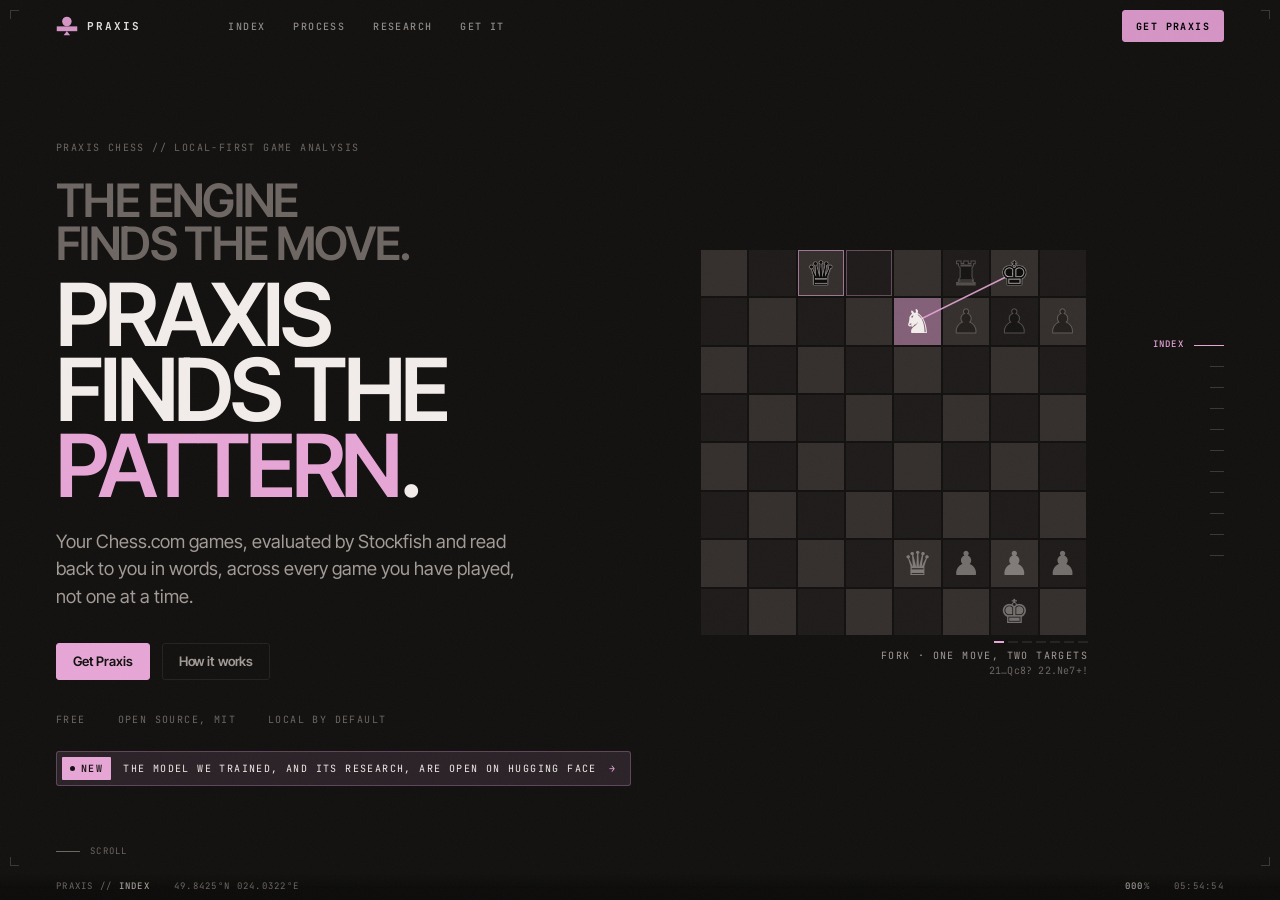
==== commit c0ddf5fe: "Hero motif reel, research strip, and mobile refinements Hero: a looping reel of seven validated tact" ====
--- a/index.html
+++ b/index.html
@@ -164,28 +164,29 @@
                   <span class="micro-label">Open source, MIT</span>
                   <span class="micro-label">Local by default</span>
                 </div>
-                <!-- DESKTOP ONLY. The first screen is where a visitor from a post
-                     decides whether to scroll, and the trained model is the newest
-                     thing here. The phone hero is already full (design/mobile, Q1
-                     and Q3), so it is cut there; the menu and footer carry it. -->
-                <a class="hero__new micro-label m-cut" href="/#research">New <span class="dim2">//</span> the model we trained, and its research, are open on Hugging Face →</a>
+                <!-- The first screen is where a visitor from a post decides
+                     whether to scroll, and the trained model is the newest thing
+                     here, so it is shown on every width; on a phone it sits full
+                     width under the claims, as a tap-sized strip. -->
+                <a class="hero__new micro-label" href="/#research"><span class="hero__new-tag">New</span><span class="hero__new-txt"><span class="m-cut">The model we trained, and its research, are open on Hugging Face</span><span class="m-only" hidden>Our model and its research are on Hugging Face</span></span><span class="hero__new-go" aria-hidden="true">→</span></a>
               </div>
 
               <div class="hero__shot">
-                <!-- THE IDEA, AS A STORY. js/heroboard.js plays four short games in
-                     which the opponent's knight lands on c2 and forks the king
-                     on e1 and the rook on a1. Each fork leaves marks; marks
-                     that come back get brighter; then the pieces go and the
-                     marks join into the shape. Stockfish flags the move,
-                     Praxis finds the pattern. Every position is a real, legal
-                     one (tools/check-hero.js proves it with chess.js). The
-                     caption below is the finding, so the board makes sense
-                     with JavaScript off and is what reduced motion shows. -->
+                <!-- THE IDEA, AS A REEL. js/heroboard.js plays seven tactics in
+                     turn: a fork, a hanging piece, a skewer, a pin, a back-rank
+                     mate, a discovered check and removing the defender. Each is
+                     a mistake, the move that punishes it, and the motif's shape
+                     locking in on the board. Every position is a real, legal one
+                     and every tactic works against any defence (tools/check-hero.js
+                     proves it with chess.js). The caption below is the fork's, so
+                     the board makes sense with JavaScript off, and the fork's last
+                     frame is what reduced motion shows. -->
                 <div class="pboard" data-pboard role="img"
-                     aria-label="Animated example on a chessboard. In four games, the opponent's knight lands on c2, checking the king on e1 and attacking the rook on a1. Each fork leaves a mark, the same squares light up again and again, and the board ends on the pattern Praxis finds: knight forks on c2."></div>
+                     aria-label="Animated examples on a chessboard: seven tactics, one after another. A knight fork, a queen taking an unguarded knight, a rook skewer, a pin, a back-rank mate, a discovered check, and removing the defender. Each shows the mistake that allows it, the move that punishes it, and what it wins."></div>
                 <p class="micro-label pboard__read" aria-hidden="true">
-                  <span class="pboard__l" data-pboard-l1>Pattern &middot; knight forks on <span class="pboard__san">c2</span></span>
-                  <span class="pboard__l" data-pboard-l2>Example &middot; 9 of 31 games</span>
+                  <span class="pboard__ticks" data-pboard-ticks></span>
+                  <span class="pboard__l" data-pboard-l1>Fork &middot; one move, two targets</span>
+                  <span class="pboard__l" data-pboard-l2><span class="pboard__san">21&hellip;Qc8? 22.Ne7+! Kh8 23.Nxc8</span></span>
                 </p>
               </div>
             </div>
@@ -672,14 +673,14 @@
                   <span class="arch__p">:8086</span>
                 </div>
                 <div class="arch__row at" style="--s0:.12;--inv:9">
-                  <span class="arch__k">Engine</span>
-                  <span class="arch__v m-cut">Stockfish · a child process on UCI</span><span class="arch__v m-only" hidden>Stockfish</span>
-                  <span class="arch__p">subprocess</span>
+                  <span class="arch__k m-cut">Engine</span><span class="arch__k m-only" hidden>Move checker</span>
+                  <span class="arch__v m-cut">Stockfish · a child process on UCI</span><span class="arch__v m-only" hidden>Stockfish finds your mistakes</span>
+                  <span class="arch__p m-cut">subprocess</span><span class="arch__p m-only" hidden>on your computer</span>
                 </div>
                 <div class="arch__row at" style="--s0:.19;--inv:9">
-                  <span class="arch__k">Model</span>
-                  <span class="arch__v m-cut">Ollama · separate models for explanations and Ask Prax</span><span class="arch__v m-only" hidden>Ollama</span>
-                  <span class="arch__p">:11434</span>
+                  <span class="arch__k m-cut">Model</span><span class="arch__k m-only" hidden>Explanations</span>
+                  <span class="arch__v m-cut">Ollama · separate models for explanations and Ask Prax</span><span class="arch__v m-only" hidden>A local AI explains them in plain words</span>
+                  <span class="arch__p m-cut">:11434</span><span class="arch__p m-only" hidden>on your computer</span>
                 </div>
                 <div class="arch__row m-cut at" style="--s0:.26;--inv:9">
                   <span class="arch__k">Database</span>
@@ -692,9 +693,9 @@
                   <span class="arch__p">:5173</span>
                 </div>
                 <div class="arch__row arch__row--out at" style="--s0:.42;--inv:9">
-                  <span class="arch__k">Outbound</span>
-                  <span class="arch__v m-cut">Chess.com archives · your username, read-only</span><span class="arch__v m-only" hidden>Chess.com, read-only</span>
-                  <span class="arch__p">the only one by default</span>
+                  <span class="arch__k m-cut">Outbound</span><span class="arch__k m-only" hidden>Internet</span>
+                  <span class="arch__v m-cut">Chess.com archives · your username, read-only</span><span class="arch__v m-only" hidden>Only to download your Chess.com games</span>
+                  <span class="arch__p m-cut">the only one by default</span><span class="arch__p m-only" hidden>nothing uploaded</span>
                 </div>
                 <p class="micro-label m-cut" style="margin-top:var(--s-4)">
                   0 bytes uploaded by default <span class="dim2">//</span> optional:
@@ -804,19 +805,32 @@
                   set it up there. No account; only your Chess.com username.
                 </p>
 
+                <!-- PHONE: five numbered steps on a line, so it reads as a sequence and
+                     not a spec table, and the one real choice (which models) is a step
+                     of its own with both options side by side. Each card's bar is drawn
+                     to the same scale, so Light is visibly the smaller download. -->
                 <ol class="ins-m m-only" hidden aria-label="Install steps">
-                  <li><b>01</b><span>Install Docker Desktop</span></li>
-                  <li><b>02</b><span>Clone the repository</span></li>
-                  <li><b>03</b><span class="mono">docker compose -f docker/compose.yaml up -d --build</span></li>
-                  <li><b>04</b><span>Open localhost:8086, enter your username</span></li>
+                  <li><b>1</b><div><p class="ins-m__t">Install Docker Desktop</p><p class="ins-m__d">Free, from docker.com</p></div></li>
+                  <li><b>2</b><div><p class="ins-m__t">Download Praxis</p><p class="ins-m__d">Get the code from GitHub</p></div></li>
+                  <li><b>3</b><div><p class="ins-m__t">Choose your models</p>
+                    <div class="ins-m__sets">
+                      <div class="ins-m__set is-def">
+                        <p class="ins-m__k">Standard <span>default</span></p>
+                        <p class="ins-m__gb">8.5 GB</p>
+                        <span class="ins-m__bar" role="img" aria-label="Three models: 4.7, 2.5 and 1.3 GB"><i style="flex:4.68"></i><i style="flex:2.5"></i><i style="flex:1.27"></i></span>
+                        <p class="ins-m__d">3 models, the fullest explanations</p>
+                      </div>
+                      <div class="ins-m__set">
+                        <p class="ins-m__k">Light <span class="is-alt">optional</span></p>
+                        <p class="ins-m__gb">3.8 GB</p>
+                        <span class="ins-m__bar" role="img" aria-label="Two models: 2.5 and 1.3 GB"><i style="flex:2.5"></i><i style="flex:1.27"></i><i class="is-gap" style="flex:4.68"></i></span>
+                        <p class="ins-m__d">2 models, for smaller computers</p>
+                      </div>
+                    </div>
+                    <p class="ins-m__d">For Light, change two lines in <span class="mono">docker/.env</span> before step 4.</p></div></li>
+                  <li><b>4</b><div><p class="ins-m__t">Start it with one command</p><code class="ins-m__cmd">docker compose -f docker/compose.yaml up -d <span class="nw">--build</span></code></div></li>
+                  <li><b>5</b><div><p class="ins-m__t">Open localhost:8086</p><p class="ins-m__d">Enter your Chess.com username. That is all.</p></div></li>
                 </ol>
-                <div class="ins-m__bar m-only" hidden role="img"
-                     aria-label="First download, 8.5 GB: explanations model 4.7 GB, Ask Prax model 2.5 GB, commentary model 1.3 GB">
-                  <i style="flex:4.68"></i><i style="flex:2.5"></i><i style="flex:1.27"></i>
-                </div>
-                <p class="micro-label m-only" hidden style="margin-top:var(--s-3)">
-                  8.5 GB of models <span class="dim2">//</span> 3.8 GB light
-                </p>
 
                 <div class="m-cut" style="margin-top:var(--s-6)">
                   <details class="faq__i">
@@ -936,7 +950,7 @@
           <div class="end__foot">
             <p>Praxis Chess <span class="dim2">//</span> built by Tanmay Anand</p>
             <nav aria-label="Footer">
-              <a href="/#pipeline">Process</a>
+              <a class="m-cut" href="/#pipeline">Process</a>
               <a href="/#download">Get it</a>
               <a href="https://github.com/Praxis-Chess/Praxis-Chess" target="_blank" rel="noopener">GitHub</a>
               <a href="https://huggingface.co/collections/praxis-chess/praxis-chess-lora-v1" target="_blank" rel="noopener">Hugging Face</a>
--- a/css/site.css
+++ b/css/site.css
@@ -568,11 +568,40 @@
 .hero__l2{ margin-top:.05em; }
 .hero__cta{ margin-top:var(--s-6); display:flex; gap:var(--s-3); flex-wrap:wrap; }
 .hero__meta{ margin-top:var(--s-6); display:flex; gap:var(--s-6); flex-wrap:wrap; }
-/* The one line in the hero that leaves the product for the research. Set as
-   a label, not a button: it is news, and the two buttons above are the
-   actions. */
-.hero__new{ display:inline-block; margin-top:var(--s-4); color:var(--orchid); text-decoration:none; }
-.hero__new:hover,.hero__new:focus-visible{ text-decoration:underline; text-underline-offset:3px; }
+/* The one line in the hero that leaves the product for the research. An
+   announcement strip, not a button: it is news, and the two buttons above
+   are the actions. So it borrows the button's hairline and corner but stays
+   in the label's type: a solid "New" chip with a slow live dot, the news in
+   the light grey, and an arrow that leans forward on hover. Text wraps
+   inside the strip at tablet widths rather than running off it. */
+.hero__new{
+  display:inline-flex; align-items:center; gap:var(--s-3);
+  max-width:100%; margin-top:var(--s-5);
+  padding:5px 14px 5px 5px;
+  color:var(--text-primary); text-decoration:none;
+  background:var(--accent-wash);
+  border:1px solid var(--hairline-lit); border-radius:var(--r-btn);
+  transition:background var(--dur-fast), border-color var(--dur-fast);
+}
+.hero__new:hover,.hero__new:focus-visible{ background:rgba(231,166,214,.2); border-color:var(--orchid); }
+.hero__new-tag{
+  flex:none; display:inline-flex; align-items:center; gap:6px;
+  padding:4px 8px; border-radius:calc(var(--r-btn) - 2px);
+  background:var(--orchid); color:var(--canvas); font-weight:600;
+}
+.hero__new-tag::before{
+  content:""; width:5px; height:5px; border-radius:50%;
+  background:var(--canvas);
+  animation:newDot 2.4s ease-in-out infinite;
+}
+.hero__new-txt{ min-width:0; }
+.hero__new-go{ flex:none; color:var(--orchid); transition:transform var(--dur-fast) var(--ease-out); }
+.hero__new:hover .hero__new-go,.hero__new:focus-visible .hero__new-go{ transform:translateX(3px); }
+@keyframes newDot{ 50%{ opacity:.25; } }
+@media (prefers-reduced-motion: reduce){
+  .hero__new-tag::before{ animation:none; }
+  .hero__new-go{ transition:none; }
+}
 .hero__shot{
   position:relative; z-index:1;
   transform:translate3d(0, calc(var(--p) * -21vh), 0);
@@ -593,12 +622,13 @@
 .hero__shot .shot{ aspect-ratio:16 / 10; }
 
 /* The hero board (js/heroboard.js). Square, hairline gaps of the page's own
-   canvas between the squares, exactly as the og-image draws them. It plays
-   four games' worth of one knight fork and then the pattern they make; see
-   the script for the story. Everything here reads existing tokens: the board
-   pair, the orchid, the text greys. The marks are an inset wash of the orchid
-   at an alpha the script sets (--heat), so they read the same on a light and
-   a dark square and never become a second colour. */
+   canvas between the squares, exactly as the og-image draws them. It plays a
+   reel of seven tactics, each a mistake, the move that punishes it and the
+   motif's shape; see the script for the story. Everything here reads
+   existing tokens: the board pair, the orchid, the text greys. The square
+   marks are the orchid at alphas the script sets, an inset wash (--heat)
+   and a 1px outline (--ring), so they read the same on a light and a dark
+   square and never become a second colour. */
 .pboard{
   position:relative;
   /* Glyphs are sized off the board's own width (cqw), so a piece is the
@@ -616,12 +646,12 @@
      chess-symbol font has an italic, the browser fakes one by slanting the
      piece. */
   font-style:normal;
-  box-shadow:inset 0 0 0 100vmax rgba(231,166,214,var(--heat, 0));
+  box-shadow:
+    inset 0 0 0 1px rgba(231,166,214,var(--ring, 0)),
+    inset 0 0 0 100vmax rgba(231,166,214,var(--heat, 0));
   transition:background-color .3s ease, box-shadow .45s ease;
 }
 .pboard__sq.is-light{ background:var(--pboard-light); }
-/* The fork square: a pulse when the knight lands, solid at the reveal. */
-.pboard__sq.is-hit,.pboard__sq.is-on{ background:var(--orchid); }
 
 /* Pieces sit out of flow inside their square, so a glyph can never change a
    row's height: the board does not move while the loop runs. */
@@ -645,12 +675,19 @@
   color:var(--canvas-deep);
   -webkit-text-stroke:1px var(--text-secondary);
 }
-/* The knight is the actor, and it crosses dark squares on its way in: its
-   outline is the light grey, so it never drops out mid-slide. */
-.pboard__pc[data-c="b"]:not(.is-ctx){ -webkit-text-stroke-color:var(--text-primary); }
-
-/* The lines: the fork's two prongs, and at the reveal the knight's ways into
-   the square. pathLength="1" on each line lets one dash animate any of them. */
+/* A black piece in the story crosses dark squares as it moves, so its edge
+   is the light grey and it never drops out mid-slide. A glow, not a
+   brighter stroke: the filled glyphs draw their inner details as cut-outs,
+   a stroke runs round every one of those too, and at full strength it
+   covered so much of the piece that a black king read as a white one. */
+.pboard__pc[data-c="b"]:not(.is-ctx){
+  -webkit-text-stroke:0;
+  text-shadow:0 0 1px var(--text-primary), 0 0 1px var(--text-primary);
+}
+
+/* The lines: what a move does as it lands (threat), the motif's shape at
+   the payoff (wire), and a defence that is about to be taken away (guard).
+   pathLength="1" on each line lets one dash animate any of them. */
 .pboard__fx{
   position:absolute; inset:0; width:100%; height:100%;
   z-index:1;   /* over the squares, under the pieces */
@@ -665,12 +702,18 @@
   transition:stroke-dashoffset .45s var(--ease-out), opacity .3s ease;
 }
 .pboard__fx line.is-drawn{ stroke-dashoffset:0; }
-.pboard__fx .is-fork{ stroke-width:1.5; opacity:.9; }
-.pboard__fx .is-spoke{ stroke-width:1; opacity:.45; }
-
-/* The reveal's instrument marks. All one colour: the orchid at different
+.pboard__fx .is-threat{ stroke-width:1.5; opacity:.9; }
+.pboard__fx .is-wire{ stroke-width:1.25; opacity:.75; }
+/* Dashed, and there from the start: no draw-in, just a fade. */
+.pboard__fx line.is-guard{
+  stroke-width:1; stroke-dasharray:.03 .04; stroke-dashoffset:0; opacity:0;
+}
+.pboard__fx line.is-guard.is-in{ opacity:.5; }
+
+/* The payoff's instrument marks. All one colour: the orchid at different
    weights. Each scales in about its own centre (fill-box), except the
-   brackets, which the script points at c2 so all four close on it. */
+   brackets, which the script points at the key square so all four close
+   on it. */
 .pboard__fx .fx-node,.pboard__fx .fx-bead{
   fill:var(--orchid); opacity:0;
   transform:scale(.3); transform-box:fill-box; transform-origin:center;
@@ -693,6 +736,15 @@
   transition:opacity .3s ease, transform .5s var(--ease-out);
 }
 .pboard__fx .fx-tick.is-in{ opacity:1; transform:none; }
+/* An escape square that is gone. Under the pieces like the rest, so it is
+   only ever put on an empty square. */
+.pboard__fx .fx-x{
+  fill:none; stroke:var(--orchid); stroke-width:1.5; stroke-linecap:round;
+  vector-effect:non-scaling-stroke;
+  opacity:0; transform:scale(.4); transform-box:fill-box; transform-origin:center;
+  transition:opacity .25s ease, transform .4s var(--ease-out);
+}
+.pboard__fx .fx-x.is-in{ opacity:.9; transform:none; }
 /* Driven by the Web Animations API (the pulses loop until the fade); at
    rest they are invisible, so a pulse waiting on its delay shows nothing. */
 .pboard__fx .fx-pulse{ fill:var(--orchid); opacity:0; }
@@ -709,9 +761,23 @@
   min-height:3em;
 }
 .pboard__l{ display:block; transition:opacity .15s ease; }
-.pboard__l:first-child{ color:var(--text-secondary); }
+.pboard__l:first-child,.pboard__ticks + .pboard__l{ color:var(--text-secondary); }
 .pboard__read.is-swap .pboard__l{ opacity:0; }
 .pboard__san{ text-transform:none; letter-spacing:.02em; }
+/* Where the reel is: one tick per motif, the current one lit. They sit in
+   the gap between the board and the caption (the negative margins cancel
+   their height exactly), so they add nothing to the page. Inline blocks, so
+   they follow the caption's alignment: right here, centred on a phone. */
+.pboard__ticks{
+  display:block; height:2px; line-height:0; font-size:0;
+  margin:calc(var(--s-3) / -2 - 1px) 0 calc(var(--s-3) / 2 - 1px);
+}
+.pboard__ticks i{
+  display:inline-block; width:10px; height:2px; margin-left:4px;
+  background:var(--hairline); transition:background-color .3s ease;
+}
+.pboard__ticks i.is-on{ background:var(--orchid); }
+.pboard__ticks.is-still{ visibility:hidden; }
 
 @media (prefers-reduced-motion: reduce){
   .pboard__sq,.pboard__pc,.pboard__fx *,.pboard__l{ transition:none; }
@@ -995,6 +1061,16 @@
   display:grid; grid-template-columns:minmax(0,.5fr) minmax(0,.5fr);
   gap:clamp(24px,5vw,80px); align-items:end;
 }
+/* INSTALL: TOP-ALIGNED, NOT BOTTOM. The section label sits at the top of the
+   left column, and bottom alignment only keeps the right column under it
+   while the right column is the shorter one. The install panel is the
+   taller one (toggles, three commands, five download rows, the speed
+   readout), so bottom alignment pushed its top above "09 / Install", by
+   about 50px at 1280x800 and more on a short window. Aligned to the top, the
+   panel always starts level with the label, whatever its height. Research
+   keeps the bottom alignment on purpose: its links belong at the foot of
+   the statement. */
+#download .dlg{ align-items:start; }
 .dl__row{
   display:grid; grid-template-columns:auto minmax(0,1fr) auto auto;
   gap:var(--s-4); align-items:baseline;
--- a/css/mobile.css
+++ b/css/mobile.css
@@ -747,18 +747,53 @@
    from a phone). Four steps and one stacked bar of where the download goes,
    all static: no module, so nothing to add to the MOBILE allowlist. */
 @media (max-width:760px){
-  ol.ins-m{ list-style:none; margin:var(--s-5) 0 0; padding:0;
-            border-top:1px solid var(--hairline); }
-  .ins-m li{ display:grid; grid-template-columns:2.2rem minmax(0,1fr); gap:var(--s-3);
-             align-items:baseline; padding-block:10px; border-bottom:1px solid var(--hairline);
-             font-size:var(--t-small); color:var(--text-primary); }
-  .ins-m b{ font-family:var(--font-mono); font-size:9px; font-weight:400; color:var(--orchid);
-            letter-spacing:var(--track-micro); }
-  .ins-m .mono{ font-family:var(--font-mono); font-size:10.5px; overflow-wrap:anywhere; }
-  .ins-m__bar.m-only{ display:flex; gap:3px; height:6px; margin-top:var(--s-4); }
+  /* A stepper: a numbered disc per step, joined by a hairline down the
+     left, so five lines read as one sequence rather than five table rows. */
+  ol.ins-m{ list-style:none; margin:var(--s-5) 0 0; padding:0; }
+  .ins-m > li{
+    position:relative; display:grid; grid-template-columns:24px minmax(0,1fr);
+    gap:var(--s-3); padding-bottom:var(--s-5);
+  }
+  .ins-m > li:last-child{ padding-bottom:0; }
+  .ins-m > li:not(:last-child)::before{
+    content:""; position:absolute; left:11.5px; top:28px; bottom:4px;
+    width:1px; background:var(--hairline-lit);
+  }
+  .ins-m b{
+    display:grid; place-items:center; width:24px; height:24px; border-radius:50%;
+    border:1px solid var(--orchid); color:var(--orchid);
+    font-family:var(--font-mono); font-size:11px; font-weight:400; line-height:1;
+  }
+  .ins-m__t{ font-size:var(--t-small); color:var(--text-primary); line-height:24px; margin:0; }
+  .ins-m__d{ font-size:12.5px; color:var(--text-secondary); line-height:1.5; margin:2px 0 0; }
+  .ins-m .mono{ font-family:var(--font-mono); font-size:11px; }
+  .ins-m__cmd{
+    display:block; margin-top:var(--s-2); padding:10px 12px;
+    font-family:var(--font-mono); font-size:10.5px; line-height:1.5; color:var(--text-primary);
+    background:var(--canvas-deep); border:1px solid var(--hairline); border-radius:var(--r-card);
+    overflow-wrap:break-word;
+  }
+  /* A flag stays whole: Chrome will break "--build" after its dashes. */
+  .ins-m__cmd .nw{ white-space:nowrap; }
+
+  /* Step 3: the two model sets, side by side. */
+  .ins-m__sets{ display:grid; grid-template-columns:1fr 1fr; gap:var(--s-2); margin:var(--s-2) 0 var(--s-2); }
+  .ins-m__set{
+    padding:10px; border:1px solid var(--hairline); border-radius:var(--r-card);
+  }
+  .ins-m__set.is-def{ border-color:var(--hairline-lit); background:var(--accent-wash); }
+  .ins-m__k{
+    margin:0; font-family:var(--font-mono); font-size:10px; letter-spacing:.1em;
+    text-transform:uppercase; color:var(--text-primary);
+  }
+  .ins-m__k span{ display:block; margin-top:2px; font-size:9px; color:var(--orchid); } .ins-m__k span.is-alt{ color:var(--text-tertiary); }
+  .ins-m__gb{ margin:4px 0 8px; font-size:1.15rem; font-weight:600; color:var(--text-primary); line-height:1.1; }
+  .ins-m__bar{ display:flex; gap:2px; height:5px; }
   .ins-m__bar i{ border-radius:3px; background:var(--orchid); }
   .ins-m__bar i:nth-child(2){ opacity:.65; }
   .ins-m__bar i:nth-child(3){ opacity:.4; }
+  .ins-m__bar i.is-gap{ background:var(--hairline); opacity:1; }
+  .ins-m__set .ins-m__d{ margin-top:8px; font-size:11.5px; line-height:1.4; }
 }
 
 /* Short phones in landscape (667x375 and the like are still under 760). The
@@ -864,4 +899,39 @@
      rows read as one dense block. */
   .arch__row{ padding-block:14px; row-gap:6px; }
   .prac{ gap:24px; }
+
+  /* ---- the research strip ------------------------------------------------
+     Full width under the claims, like the buttons above it, and a tap
+     target (44px) rather than a label. The news wraps to two lines on its
+     own; the chip and the arrow stay put beside it. */
+  .hero__new{
+    display:flex; width:100%; min-height:44px;
+    margin-top:var(--rh-desc);
+    padding:6px 12px 6px 6px; gap:10px;
+    line-height:1.45;
+    color:var(--text-primary);    /* the small-label rule above greys every .micro-label */
+  }
+  .hero__new-txt{ flex:1; font-size:10px; letter-spacing:.08em; }
+  /* The chip is a tag on the news, not a second headline: smaller than the
+     text it introduces, so the eye lands on the words. */
+  .hero__new-tag{
+    padding:2px 6px; gap:4px;
+    font-size:9px; letter-spacing:.1em;
+  }
+  .hero__new-tag::before{ width:4px; height:4px; }
+
+  /* ---- the footer ----------------------------------------------------------
+     Four links in a 2 x 2 grid instead of a wrapping row: the row left
+     "Contact" alone on a third line, 44px below the rest, and read as
+     unfinished. Links first, under a hairline, so the footer starts with
+     the things you can tap; the credit closes the page. Every link keeps
+     its 44px target, and the grid's columns line its words up. */
+  .end__foot{ gap:var(--s-4); }
+  .end__foot nav{
+    order:-1; align-self:stretch;
+    display:grid; grid-template-columns:1fr 1fr; gap:0 var(--s-4);
+    border-top:1px solid var(--hairline); padding-top:var(--s-2);
+  }
+  .end__foot nav a{ padding-inline:0; }
+  .end__foot p{ color:var(--text-tertiary); }
 }
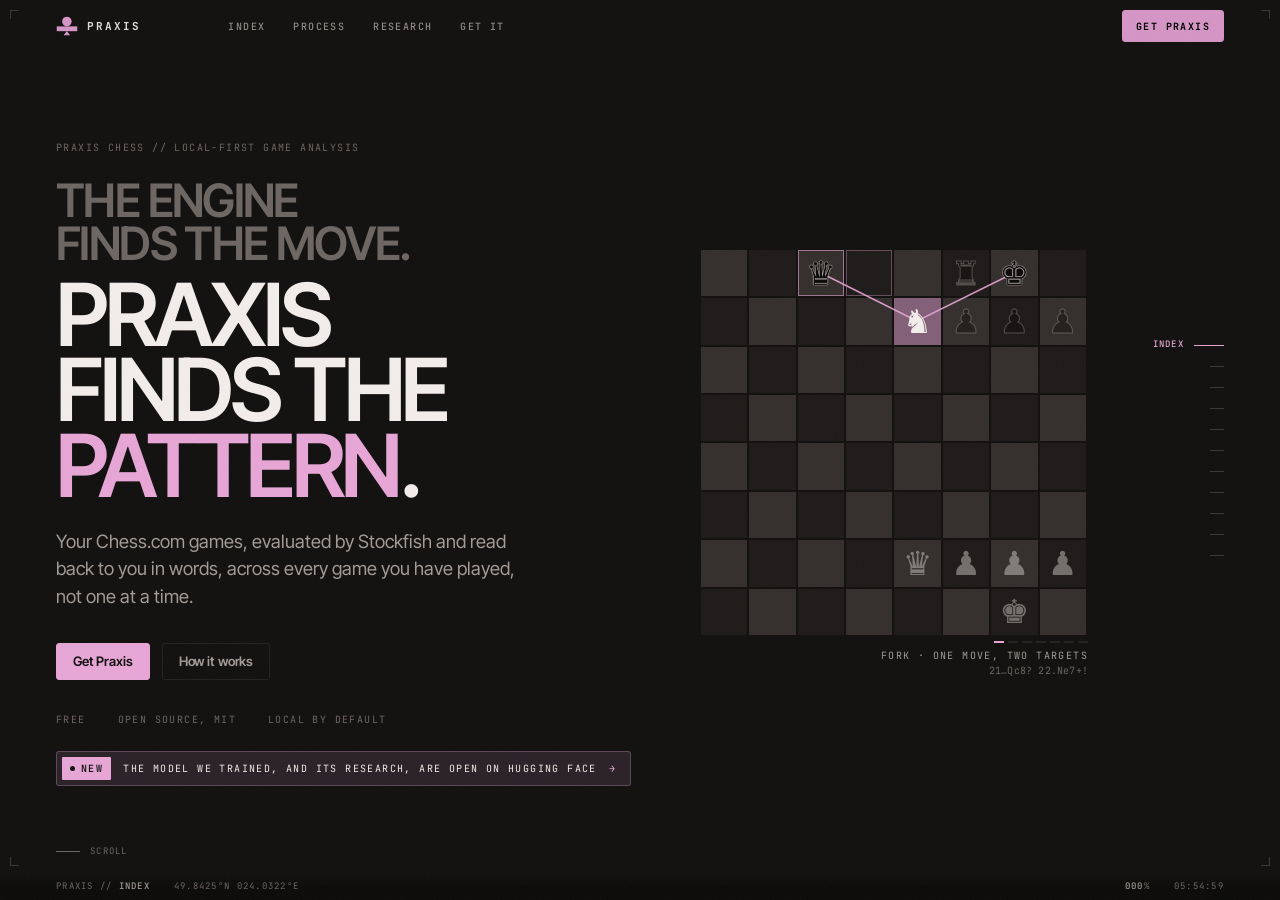
==== commit c550b529: "Demo game: one real, legal game with Stockfish evals Scenes 02, 03 and 04 now quote a single legal 1" ====
--- a/index.html
+++ b/index.html
@@ -219,9 +219,9 @@
 
               <!-- (a) one move, alone -->
               <div class="prob__one at at--out" style="--s0:.13;--inv:6">
-                <p class="micro-label m-cut">Example <span class="dim2">//</span> game 412 <span class="dim2">//</span> rapid 10+0 <span class="dim2">//</span> move 5</p>
+                <p class="micro-label m-cut">Example <span class="dim2">//</span> game 412 <span class="dim2">//</span> rapid 10+0 <span class="dim2">//</span> move 30</p>
                 <!-- THE HEADLINE IS THE CONSEQUENCE, NOT THE NOTATION.
-                     This used to be the word `Nxd5` set at display size, which
+                     This used to be the move itself set at display size, which
                      is the single most important line in the scene and is
                      unreadable to anyone who has not played chess seriously:
                      it is a piece, a capture and a square compressed into four
@@ -234,11 +234,11 @@
                      evaluation swing, the severity and the clock are all still
                      on screen, in the monospace the rest of the page uses for
                      instrument readings. It reads the way the product works:
-                     the engine hands you `Nxd5 -2.3`, and the plain meaning of
+                     the engine hands you `Bxf6 -7.4`, and the plain meaning of
                      that is what you actually needed. -->
-                <p class="t-big prob__said" style="margin-top:var(--s-3)">You just lost a piece.</p>
+                <p class="t-big prob__said" style="margin-top:var(--s-3)">You just lost a rook.</p>
                 <p class="mvf mvf--lg" style="justify-content:center;margin-top:var(--s-4)">
-                  <b>Nxd5</b><i>eval</i><b>+0.1 → −2.3</b><s>blunder</s><i>0.7s left</i>
+                  <b>30…Bxf6</b><i>eval</i><b>0.0 → −7.4</b><s>blunder</s><i>0:24 left</i>
                 </p>
                 <p class="t-note m-cut" style="margin-top:var(--s-4);max-width:34ch">
                   An engine can tell you this move was wrong. It is right, it is
@@ -249,14 +249,14 @@
               <!-- (b) the same mistake, over and over.
                    The caption exists because these rows are unreadable to
                    anyone who has not used an engine before: eighteen lines of
-                   `g412 Nxd5 −2.3` are a game number, a move and a score, and
+                   `g412 Bxf6 −7.4` are a game number, a move and a score, and
                    saying so once costs a line and makes the whole grid land. -->
               <div class="prob__many at at--out" style="--s0:.64;--inv:9">
                 <p class="prob__key at at--fade" style="--s0:.17;--inv:12">
                   One pattern, different moves <span class="dim2">//</span>
                   game <span class="dim2">·</span> move <span class="dim2">·</span> what it cost you
                 </p>
-                <p class="mvf at" style="--s0:.20;--inv:9"><i>g412</i><b>Nxd5</b><s>−2.3</s></p>
+                <p class="mvf at" style="--s0:.20;--inv:9"><i>g412</i><b>Bxf6</b><s>−7.4</s></p>
                 <p class="mvf at" style="--s0:.22;--inv:9"><i>g398</i><b>Nxe4</b><s>−1.9</s></p>
                 <p class="mvf at" style="--s0:.24;--inv:9"><i>g377</i><b>Bxc3</b><s>−2.6</s></p>
                 <p class="mvf at" style="--s0:.26;--inv:9"><i>g361</i><b>Nxd4</b><s>−3.1</s></p>
@@ -343,12 +343,11 @@
               <div class="diff__engine">
                 <p class="rule"><span>Standard engine analysis</span></p>
                 <div class="diff__list">
-                  <p class="mvf at" style="--s0:.05;--inv:8"><i>05</i><b>Nxd5</b><s>−2.4</s></p>
-                  <p class="mvf at" style="--s0:.09;--inv:8"><i>12</i><b>Re8</b><i>−0.2</i></p>
-                  <p class="mvf at" style="--s0:.13;--inv:8"><i>19</i><b>h6</b><i>−0.4</i></p>
-                  <p class="mvf at m-cut" style="--s0:.17;--inv:8"><i>23</i><b>Ra8+</b><s>−1.6</s></p>
-                  <p class="mvf at m-cut" style="--s0:.21;--inv:8"><i>28</i><b>Kg7</b><i>−0.1</i></p>
-                  <p class="mvf at m-cut" style="--s0:.25;--inv:8"><i>34</i><b>Bd6</b><s>−9.1</s></p>
+                  <p class="mvf at" style="--s0:0.05;--inv:8"><i>5…</i><b>Nxd5</b><i>−0.9</i></p>
+                  <p class="mvf at m-cut" style="--s0:0.09;--inv:8"><i>11…</i><b>b5</b><i>−0.6</i></p>
+                  <p class="mvf at m-cut" style="--s0:0.13;--inv:8"><i>17…</i><b>h5</b><i>0.0</i></p>
+                  <p class="mvf at" style="--s0:0.17;--inv:8"><i>18…</i><b>g6</b><s>−1.7</s></p>
+                  <p class="mvf at" style="--s0:0.21;--inv:8"><i>30…</i><b>Bxf6</b><s>−7.4</s></p>
                 </div>
                 <p class="t-note m-cut" style="margin-top:var(--s-5)">
                   Correct, and finished with you the moment you close the tab. It
@@ -386,6 +385,12 @@
            04 · HOW IT WORKS
            The left column loses rows as you travel; the right names what is
            left. The page does the condensing it is describing.
+           THE GAME IS REAL. Scenes 02, 03 and 04 all show one legal game,
+           tools/demo-game.json: the reader is Black, every number is
+           Stockfish's at depth 18 from Black's side, and the rows that stay
+           are exactly the moves Praxis's own rule flags (win% drop of 5, 10,
+           20). tools/check-demo.js replays it with chess.js and fails if a
+           row here stops matching it.
            =============================================================== -->
       <section class="scene" id="pipeline" data-len="2.4" aria-label="How it works">
         <div class="scene__pin">
@@ -395,28 +400,29 @@
             <div class="pipe">
               <div class="pipe__feed">
                 <div class="pipe__rows">
-                  <p class="mvf at" style="--s0:.06;--inv:10"><i>01</i><b>e4</b><i>+0.3</i></p>
-                  <p class="mvf at" style="--s0:.08;--inv:10"><i>02</i><b>Nf3</b><i>+0.2</i></p>
-                  <p class="mvf at" style="--s0:.10;--inv:10"><i>03</i><b>Bc4</b><i>+0.3</i></p>
-                  <p class="mvf at" style="--s0:.12;--inv:10"><i>04</i><b>Ng5</b><i>+0.1</i></p>
-                  <p class="mvf keeps"><i>05</i><b>Nxd5</b><s>−2.3</s></p>
-                  <p class="mvf at" style="--s0:.16;--inv:10"><i>06</i><b>Nxf7</b><i>+2.4</i></p>
-                  <p class="mvf at" style="--s0:.18;--inv:10"><i>07</i><b>Kxf7</b><i>+2.3</i></p>
-                  <p class="mvf at" style="--s0:.20;--inv:10"><i>08</i><b>Qf3+</b><i>+2.6</i></p>
-                  <p class="mvf at" style="--s0:.22;--inv:10"><i>09</i><b>Ke6</b><i>+2.5</i></p>
-                  <p class="mvf at" style="--s0:.26;--inv:10"><i>10</i><b>Nc3</b><i>+2.7</i></p>
-                  <p class="mvf keeps"><i>12</i><b>Re8</b><s class="good">kept</s></p>
-                  <p class="mvf at" style="--s0:.30;--inv:10"><i>14</i><b>d4</b><i>+2.9</i></p>
-                  <p class="mvf at" style="--s0:.34;--inv:10"><i>17</i><b>Bd2</b><i>+2.8</i></p>
-                  <p class="mvf at" style="--s0:.38;--inv:10"><i>20</i><b>Rad1</b><i>+3.0</i></p>
-                  <p class="mvf keeps"><i>23</i><b>Ra8+</b><s>−1.6</s></p>
-                  <p class="mvf at" style="--s0:.42;--inv:10"><i>26</i><b>h3</b><i>+1.4</i></p>
-                  <p class="mvf at" style="--s0:.46;--inv:10"><i>29</i><b>Kh2</b><i>+1.3</i></p>
-                  <p class="mvf at" style="--s0:.50;--inv:10"><i>31</i><b>Rd7</b><i>+1.5</i></p>
-                  <p class="mvf keeps"><i>34</i><b>Bd6</b><s>−9.1</s></p>
-                  <p class="mvf at" style="--s0:.54;--inv:10"><i>36</i><b>Kg7</b><i>−9.0</i></p>
-                  <p class="mvf at" style="--s0:.58;--inv:10"><i>39</i><b>Rf8</b><i>−9.4</i></p>
-                  <p class="mvf at" style="--s0:.62;--inv:10"><i>41</i><b>Resigns</b><i>n/a</i></p>
+                  <p class="mvf at" style="--s0:0.06;--inv:10"><i>1…</i><b>e5</b><i>−0.3</i></p>
+                  <p class="mvf at" style="--s0:0.09;--inv:10"><i>2…</i><b>Nc6</b><i>−0.2</i></p>
+                  <p class="mvf at" style="--s0:0.12;--inv:10"><i>3…</i><b>Nf6</b><i>−0.3</i></p>
+                  <p class="mvf at" style="--s0:0.15;--inv:10"><i>4…</i><b>d5</b><i>−0.2</i></p>
+                  <p class="mvf keeps"><i>5…</i><b>Nxd5</b><s class="mild">inaccuracy</s></p>
+                  <p class="mvf at" style="--s0:0.18;--inv:10"><i>6…</i><b>Kxf7</b><i>−0.7</i></p>
+                  <p class="mvf at" style="--s0:0.21;--inv:10"><i>7…</i><b>Ke6</b><i>−0.7</i></p>
+                  <p class="mvf at" style="--s0:0.24;--inv:10"><i>8…</i><b>Nb4</b><i>−0.8</i></p>
+                  <p class="mvf at" style="--s0:0.27;--inv:10"><i>9…</i><b>Nxc2+</b><i>0.0</i></p>
+                  <p class="mvf keeps"><i>11…</i><b>b5</b><s class="mild">inaccuracy</s></p>
+                  <p class="mvf at" style="--s0:0.30;--inv:10"><i>14…</i><b>Qc4+</b><i>−0.7</i></p>
+                  <p class="mvf at" style="--s0:0.33;--inv:10"><i>15…</i><b>b4</b><i>+1.2</i></p>
+                  <p class="mvf at" style="--s0:0.36;--inv:10"><i>16…</i><b>Ba6</b><i>+1.1</i></p>
+                  <p class="mvf keeps"><i>17…</i><b>h5</b><s class="mild">inaccuracy</s></p>
+                  <p class="mvf keeps"><i>18…</i><b>g6</b><s>mistake</s></p>
+                  <p class="mvf at" style="--s0:0.39;--inv:10"><i>20…</i><b>Qxd4</b><i>−3.3</i></p>
+                  <p class="mvf at" style="--s0:0.42;--inv:10"><i>22…</i><b>Bxg5</b><i>−3.7</i></p>
+                  <p class="mvf at" style="--s0:0.45;--inv:10"><i>25…</i><b>Kd8</b><i>−3.9</i></p>
+                  <p class="mvf at" style="--s0:0.48;--inv:10"><i>28…</i><b>Qxf2+</b><i>−1.9</i></p>
+                  <p class="mvf at" style="--s0:0.51;--inv:10"><i>29…</i><b>Rf6</b><i>−1.8</i></p>
+                  <p class="mvf keeps"><i>30…</i><b>Bxf6</b><s>blunder</s></p>
+                  <p class="mvf at" style="--s0:0.54;--inv:10"><i>33…</i><b>Bd8</b><i>−10.0</i></p>
+                  <p class="mvf at" style="--s0:0.57;--inv:10"><i>1–0</i><b>Resigned</b><i></i></p>
                 </div>
               </div>
 
--- a/css/site.css
+++ b/css/site.css
@@ -499,6 +499,8 @@
 .mvf i{ font-style:normal; color:var(--text-tertiary); }
 .mvf s{ text-decoration:none; color:var(--loss); font-weight:700; }
 .mvf s.good{ color:var(--gain); }
+/* An inaccuracy is flagged, not lost: it stays in the feed but in grey. */
+.mvf s.mild{ color:var(--text-secondary); font-weight:400; }
 .mvf--lg{ font-size:clamp(13px,1.05vw,16px); gap:14px; }
 
 /* ---- a metric ----------------------------------------------------------- */
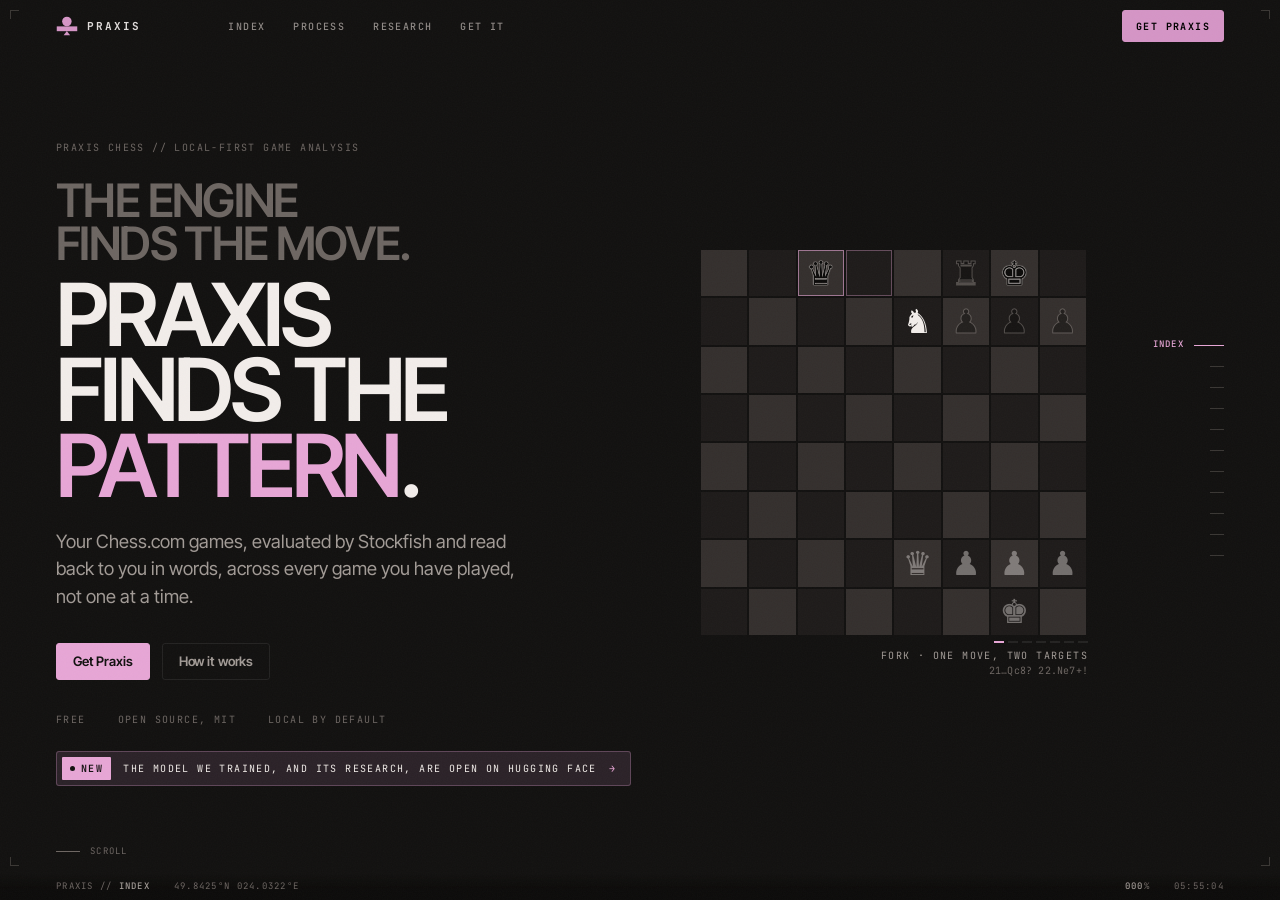
==== commit c12b9b78: "v1.4.0: two models (3.8 GB), checked commentary, automatic backups" ====
--- a/index.html
+++ b/index.html
@@ -445,11 +445,11 @@
                 </div>
                 <div class="pipe__stage at" style="--s0:.54;--inv:8">
                   <span class="pipe__n">05</span><span class="pipe__t">Explain</span>
-                  <p class="pipe__b">A local model writes the reason for the top three mistakes per game by default. It is handed the engine's verdict, never asked for one.</p>
+                  <p class="pipe__b">A model trained for Praxis writes a sentence on each diagnosed mistake. It is handed the engine's verdict, never asked for one, and shown only when a checker passes every claim.</p>
                 </div>
                 <div class="pipe__stage at" style="--s0:.67;--inv:8">
                   <span class="pipe__n">06</span><span class="pipe__t">Aggregate</span>
-                  <p class="pipe__b">Mistakes become patterns and drills from your own games. The pattern summary is written by the local model from those counts.</p>
+                  <p class="pipe__b">Mistakes become a pattern report, a weekly plan and drills from your own positions. Every figure in them is computed in code.</p>
                 </div>
 
                 <div class="prob__counters" style="position:static;margin-top:var(--s-6)">
@@ -458,7 +458,7 @@
                   <span class="met at at--fade" style="--s0:.35;--inv:12">
                     <b class="met__v">18</b><span class="met__l">depth per mistake</span></span>
                   <span class="met at at--fade" style="--s0:.60;--inv:12">
-                    <b class="met__v">3</b><span class="met__l">written per game</span></span>
+                    <b class="met__v">2</b><span class="met__l">local models</span></span>
                   <span class="met at at--fade" style="--s0:.80;--inv:12">
                     <b class="met__v"><span>5·10·20</span></b><span class="met__l" title="Points of winning chance lost: 5 inaccuracy, 10 mistake, 20 blunder">win-% drop sets severity</span></span>
                 </div>
@@ -477,7 +477,7 @@
             <div class="rep">
               <div class="rep__shot at at--fade" style="--s0:0;--inv:4">
                 <figure class="shot" data-shot="report" data-focus="50% 50%" data-inspect="45% 18%"
-                        data-alt="Praxis game analysis, shown with demo data: a mistake with its severity, the engine's better move and the written explanation."></figure>
+                        data-alt="Praxis game analysis, shown with demo data: a mistake with its severity and the engine's better move."></figure>
               </div>
 
               <div class="rep__frags">
@@ -685,7 +685,7 @@
                 </div>
                 <div class="arch__row at" style="--s0:.19;--inv:9">
                   <span class="arch__k m-cut">Model</span><span class="arch__k m-only" hidden>Explanations</span>
-                  <span class="arch__v m-cut">Ollama · separate models for explanations and Ask Prax</span><span class="arch__v m-only" hidden>A local AI explains them in plain words</span>
+                  <span class="arch__v m-cut">Ollama · a 4B model for Ask Prax, a trained 2B for checked commentary</span><span class="arch__v m-only" hidden>A local AI explains them in plain words</span>
                   <span class="arch__p m-cut">:11434</span><span class="arch__p m-only" hidden>on your computer</span>
                 </div>
                 <div class="arch__row m-cut at" style="--s0:.26;--inv:9">
@@ -788,7 +788,7 @@
            What Docker does, drawn as it happens. On the desktop build the
            scene's own --p drives the timeline: each bar fills in order, and
            its LENGTH is its share of the real download, so the chart is also
-           the answer to "where do the 8.5 GB go". It is labelled as a
+           the answer to "where do the 3.8 GB go". It is labelled as a
            timeline, not a live installer, because it is not one.
            js/install.js only re-times it when a toggle changes; the motion
            itself is CSS. Without JS the defaults below are complete.
@@ -812,28 +812,21 @@
                 </p>
 
                 <!-- PHONE: five numbered steps on a line, so it reads as a sequence and
-                     not a spec table, and the one real choice (which models) is a step
-                     of its own with both options side by side. Each card's bar is drawn
-                     to the same scale, so Light is visibly the smaller download. -->
+                     not a spec table. Since v1.4.0 there is one model set; the options
+                     (a larger report writer, no commentary) are a line in docker/.env. -->
                 <ol class="ins-m m-only" hidden aria-label="Install steps">
                   <li><b>1</b><div><p class="ins-m__t">Install Docker Desktop</p><p class="ins-m__d">Free, from docker.com</p></div></li>
                   <li><b>2</b><div><p class="ins-m__t">Download Praxis</p><p class="ins-m__d">Get the code from GitHub</p></div></li>
-                  <li><b>3</b><div><p class="ins-m__t">Choose your models</p>
+                  <li><b>3</b><div><p class="ins-m__t">The models download on first start</p>
                     <div class="ins-m__sets">
                       <div class="ins-m__set is-def">
-                        <p class="ins-m__k">Standard <span>default</span></p>
-                        <p class="ins-m__gb">8.5 GB</p>
-                        <span class="ins-m__bar" role="img" aria-label="Three models: 4.7, 2.5 and 1.3 GB"><i style="flex:4.68"></i><i style="flex:2.5"></i><i style="flex:1.27"></i></span>
-                        <p class="ins-m__d">3 models, the fullest explanations</p>
-                      </div>
-                      <div class="ins-m__set">
-                        <p class="ins-m__k">Light <span class="is-alt">optional</span></p>
+                        <p class="ins-m__k">Two models</p>
                         <p class="ins-m__gb">3.8 GB</p>
-                        <span class="ins-m__bar" role="img" aria-label="Two models: 2.5 and 1.3 GB"><i style="flex:2.5"></i><i style="flex:1.27"></i><i class="is-gap" style="flex:4.68"></i></span>
-                        <p class="ins-m__d">2 models, for smaller computers</p>
+                        <span class="ins-m__bar" role="img" aria-label="Two models: 2.5 and 1.3 GB"><i style="flex:2.5"></i><i style="flex:1.27"></i></span>
+                        <p class="ins-m__d">Reports and Ask Prax, plus checked commentary</p>
                       </div>
                     </div>
-                    <p class="ins-m__d">For Light, change two lines in <span class="mono">docker/.env</span> before step 4.</p></div></li>
+                    <p class="ins-m__d">Optional, in <span class="mono">docker/.env</span>: a larger report writer (+4.7 GB) or no commentary (−1.3 GB).</p></div></li>
                   <li><b>4</b><div><p class="ins-m__t">Start it with one command</p><code class="ins-m__cmd">docker compose -f docker/compose.yaml up -d <span class="nw">--build</span></code></div></li>
                   <li><b>5</b><div><p class="ins-m__t">Open localhost:8086</p><p class="ins-m__d">Enter your Chess.com username. That is all.</p></div></li>
                 </ol>
@@ -857,9 +850,10 @@
                   </details>
                   <details class="faq__i">
                     <summary class="faq__q">How do I back up my games? <i>+</i></summary>
-                    <p class="faq__a">One command writes a database dump to a backups
-                      folder: <span class="mono">docker compose -f docker/compose.yaml run --rm backup</span>.
-                      The install guide covers restoring, upgrading and uninstalling.</p>
+                    <p class="faq__a">You don't need to: Praxis backs up on its own. A snapshot
+                      a day when something changed and one before every re-analysis, kept in a
+                      backups folder on your computer and never deleted. Settings → Backups lists
+                      them; the install guide covers restoring, upgrading and uninstalling.</p>
                   </details>
                 </div>
               </div>
@@ -870,10 +864,6 @@
                     <button type="button" data-os="gpu" aria-pressed="true">Windows · Linux, NVIDIA</button>
                     <button type="button" data-os="mac" aria-pressed="false">Mac</button>
                     <button type="button" data-os="cpu" aria-pressed="false">No GPU</button>
-                  </div>
-                  <div class="ins__seg" role="group" aria-label="Models">
-                    <button type="button" data-set="standard" aria-pressed="true">Standard</button>
-                    <button type="button" data-set="light" aria-pressed="false">Light</button>
                   </div>
                 </div>
 
@@ -886,7 +876,7 @@
                   <li><code data-ins-up>docker compose -f docker/compose.yaml -f docker/compose.gpu.yaml up -d --build</code>
                     <button type="button" class="ins__copy" data-ins-copy data-copy="docker compose -f docker/compose.yaml -f docker/compose.gpu.yaml up -d --build"><span data-label>copy</span></button></li>
                 </ol>
-                <p class="ins__pre" data-ins-light hidden>Light set: copy <span class="mono">docker/.env.example</span> to <span class="mono">docker/.env</span> and uncomment its two light-set lines first.</p>
+                <p class="ins__pre">Optional, in <span class="mono">docker/.env</span>: a larger report writer (+4.7 GB) or no commentary (−1.3 GB). See <span class="mono">docker/.env.example</span>.</p>
 
                 <p class="micro-label ins__k"><span>What <span class="mono">up</span> does <span class="dim2">//</span> length = share of download</span><span class="ins__hint" aria-hidden="true">scroll to run it ↓</span></p>
                 <ul class="ins__rows">
@@ -896,14 +886,11 @@
                   <li class="ins__row at" data-row="app" style="--s0:.12;--inv:12">
                     <span class="ins__n">app<small>Stockfish 19 inside</small></span><span class="ins__t" style="--w:.14"><i></i></span>
                     <span class="ins__v">built<b>✓</b></span></li>
-                  <li class="ins__row at" data-row="qwen2.5:7b" data-gb="4.68" style="--s0:.22;--inv:3.4">
-                    <span class="ins__n">qwen2.5:7b<small>explanations, reports</small></span><span class="ins__t" style="--w:1"><i></i></span>
-                    <span class="ins__v">4.7 GB<b>✓</b></span></li>
-                  <li class="ins__row at" data-row="qwen3:4b-instruct" data-gb="2.5" style="--s0:.515;--inv:6.4">
-                    <span class="ins__n">qwen3:4b-instruct<small>Ask Prax</small></span><span class="ins__t" style="--w:.534"><i></i></span>
+                  <li class="ins__row at" data-row="qwen3:4b-instruct" data-gb="2.5" style="--s0:.22;--inv:2.79">
+                    <span class="ins__n">qwen3:4b-instruct<small>reports, Ask Prax</small></span><span class="ins__t" style="--w:1"><i></i></span>
                     <span class="ins__v">2.5 GB<b>✓</b></span></li>
-                  <li class="ins__row at" data-row="praxis-grid-2b-r3" data-gb="1.27" style="--s0:.672;--inv:12.6">
-                    <span class="ins__n">praxis-grid-2b-r3<small>checked commentary, trained for Praxis</small></span><span class="ins__t" style="--w:.271"><i></i></span>
+                  <li class="ins__row at" data-row="praxis-grid-2b-r3" data-gb="1.27" style="--s0:.578;--inv:5.49">
+                    <span class="ins__n">praxis-grid-2b-r3<small>checked commentary, trained for Praxis</small></span><span class="ins__t" style="--w:.508"><i></i></span>
                     <span class="ins__v">1.3 GB<b>✓</b></span></li>
                 </ul>
                 <p class="ins__done at at--fade" style="--s0:.78;--inv:8">
@@ -915,7 +902,7 @@
                     <input type="number" inputmode="numeric" min="1" max="10000" step="1" value="50" data-ins-speed aria-label="Your download speed in megabits per second" />
                     Mbit/s
                   </label>
-                  <span class="ins__total" data-ins-total aria-live="polite">8.5 GB of models ≈ 23 min of download</span>
+                  <span class="ins__total" data-ins-total aria-live="polite">3.8 GB of models ≈ 10 min of download</span>
                 </div>
                 <p class="ins__links micro-label">
                   <a href="https://github.com/Praxis-Chess/Praxis-Chess" target="_blank" rel="noopener">Source · MIT</a>
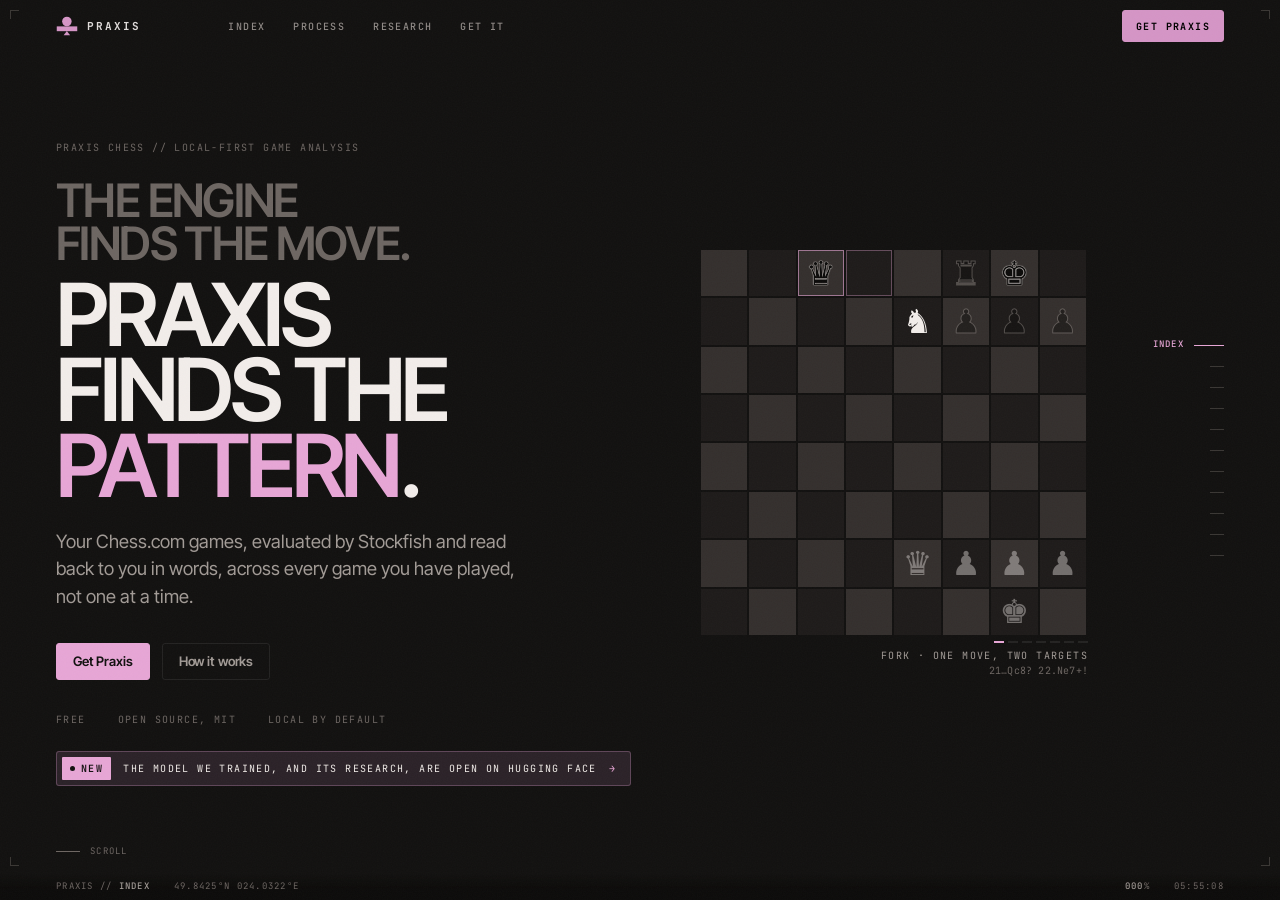
==== commit ff81c3bc: "New app screenshots on demo data, framed for each slot Captured from the current app (centred nav, T" ====
--- a/index.html
+++ b/index.html
@@ -615,7 +615,7 @@
 
               <div class="prac__cell">
                 <div class="prac__step prac__step--2 at rc" style="--s0:.18;--inv:7;--r0:.36;--rinv:8">
-                  <figure class="shot shot--tall" data-shot="patterns"
+                  <figure class="shot shot--tall" data-shot="patterns-tall" data-focus="50% 28%"
                           data-alt="The Praxis Pattern Report, shown with demo data: recurring weaknesses and the mistakes behind them."></figure>
                 </div>
                 <p class="prac__word pink at" style="--s0:.22;--inv:7;right:34%;top:20%">Your weakness</p>
